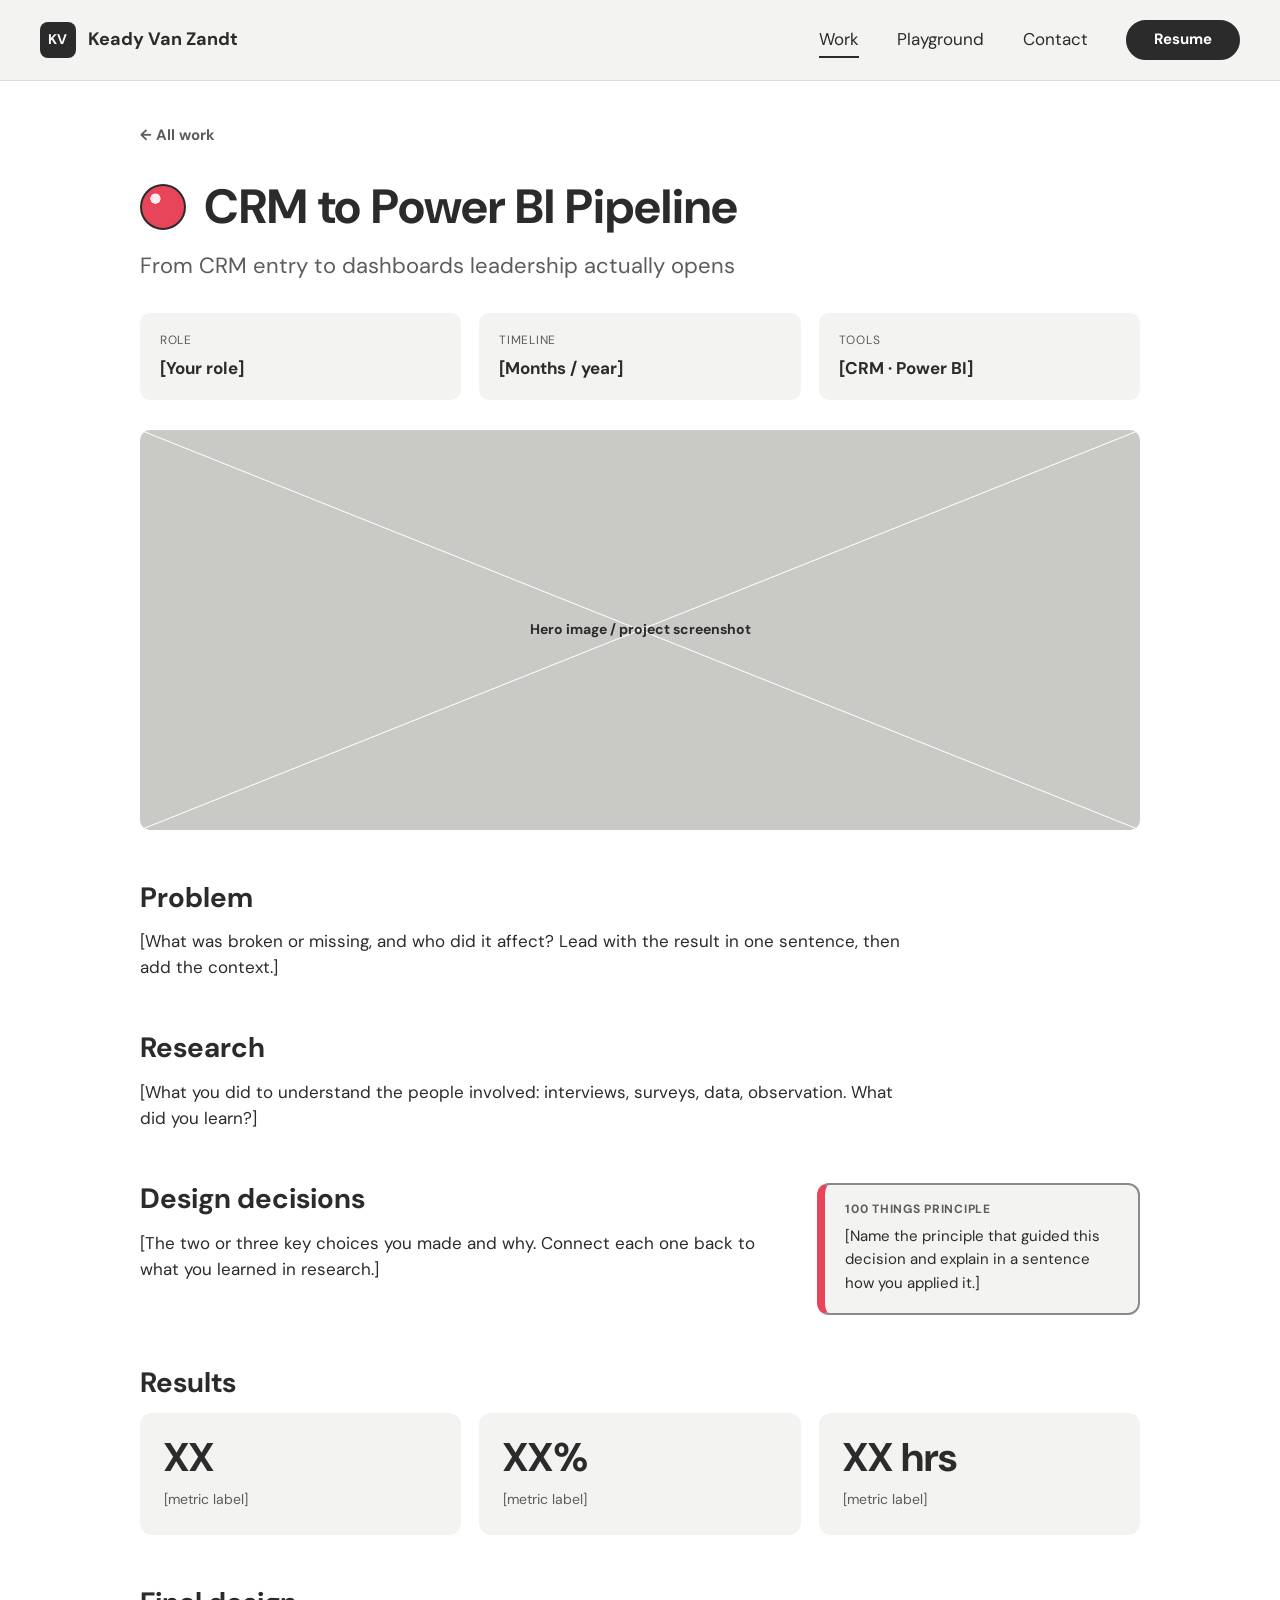
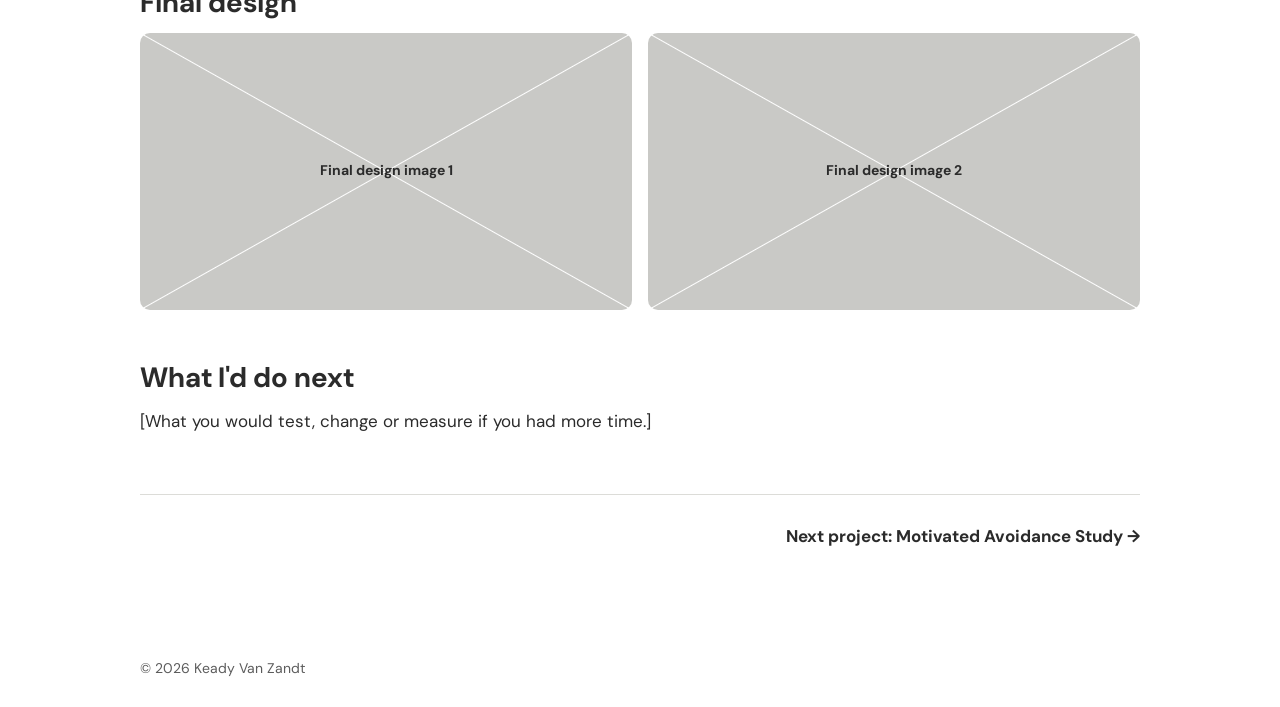
==== case-crm-power-bi.html @ 641cf319 "Start portfolio site from Milestone 2 wireframes Home page with the gumball machine and flavor filte" ====
<!doctype html>
<html lang="en">
<head>
<meta charset="utf-8">
<meta name="viewport" content="width=device-width, initial-scale=1">
<title>CRM to Power BI Pipeline | Keady Van Zandt</title>
<meta name="description" content="From CRM entry to dashboards leadership actually opens. A case study by Keady Van Zandt.">
<script>document.documentElement.classList.add("js");</script>
<link rel="preconnect" href="https://fonts.googleapis.com">
<link rel="preconnect" href="https://fonts.gstatic.com" crossorigin>
<link href="https://fonts.googleapis.com/css2?family=Caveat:wght@600&family=DM+Sans:opsz,wght@9..40,400;9..40,700&display=swap" rel="stylesheet">
<link rel="stylesheet" href="css/styles.css">
<script src="js/main.js" defer></script>
</head>

<body>
<a class="skip-link" href="#main">Skip to content</a>

<!-- ===== HEADER ===== -->
<header class="site-header">
  <div class="container">
    <a class="brand" href="index.html"><span class="brand-mark" aria-hidden="true">KV</span> Keady Van Zandt</a>
    <nav class="site-nav" aria-label="Main">
      <a href="index.html#work" aria-current="page">Work</a>
      <a href="playground.html">Playground</a>
      <a href="index.html#contact">Contact</a>
      <a class="btn btn-sm" href="assets/Resume.pdf" target="_blank" rel="noopener">Resume</a>
    </nav>
  </div>
</header>

<!-- data-color sets this page's gumball color -->
<main id="main" class="case" data-color="cherry">
  <div class="container narrow">

    <a class="back-link" href="index.html#work"><span aria-hidden="true">←</span> All work</a>

    <h1 class="case-title"><span class="card-ball" aria-hidden="true"></span>CRM to Power BI Pipeline</h1>
    <p class="case-sub">From CRM entry to dashboards leadership actually opens</p>

    <dl class="facts">
      <div class="fact"><dt>Role</dt><dd>[Your role]</dd></div>
      <div class="fact"><dt>Timeline</dt><dd>[Months / year]</dd></div>
      <div class="fact"><dt>Tools</dt><dd>[CRM · Power BI]</dd></div>
    </dl>

    <figure class="case-hero">
      <!-- Swap this placeholder for your image, for example:
           <img src="images/crm-power-bi-hero.jpg" alt="Describe what the screenshot shows"> -->
      <div class="placeholder-img">Hero image / project screenshot</div>
    </figure>

    <section class="case-section">
      <h2>Problem</h2>
      <p>[What was broken or missing, and who did it affect? Lead with the result in one sentence, then add the context.]</p>
    </section>

    <section class="case-section">
      <h2>Research</h2>
      <p>[What you did to understand the people involved: interviews, surveys, data, observation. What did you learn?]</p>
    </section>

    <section class="case-section with-aside">
      <div>
        <h2>Design decisions</h2>
        <p>[The two or three key choices you made and why. Connect each one back to what you learned in research.]</p>
      </div>
      <aside class="callout">
        <h3>100 Things principle</h3>
        <p>[Name the principle that guided this decision and explain in a sentence how you applied it.]</p>
      </aside>
    </section>

    <section class="case-section">
      <h2>Results</h2>
      <div class="stats">
        <div class="stat"><span class="stat-num">XX</span><span class="stat-label">[metric label]</span></div>
        <div class="stat"><span class="stat-num">XX%</span><span class="stat-label">[metric label]</span></div>
        <div class="stat"><span class="stat-num">XX hrs</span><span class="stat-label">[metric label]</span></div>
      </div>
    </section>

    <section class="case-section">
      <h2>Final design</h2>
      <div class="gallery">
        <!-- Swap each placeholder for <img src="images/crm-power-bi-1.jpg" alt="..."> -->
        <div class="placeholder-img">Final design image 1</div>
        <div class="placeholder-img">Final design image 2</div>
      </div>
    </section>

    <section class="case-section">
      <h2>What I'd do next</h2>
      <p>[What you would test, change or measure if you had more time.]</p>
    </section>

    <nav class="next-project" aria-label="Next project">
      <a href="case-motivated-avoidance.html" data-bubble data-color="lime">Next project: Motivated Avoidance Study <span aria-hidden="true">→</span></a>
    </nav>

  </div>
</main>

<footer class="site-footer">
  <div class="container narrow">© 2026 Keady Van Zandt</div>
</footer>
</body>
</html>
---- css/styles.css ----
/* =========================================================
   Keady Van Zandt: Portfolio
   styles.css
   ---------------------------------------------------------
   1. Variables (colors, fonts, sizes)
   2. Base
   3. Header + buttons
   4. Hero + gumball machine
   5. Selected work (flavor chips, tray, cards)
   6. Contact + footer
   7. Case study pages
   8. Animations (flying gumballs, bubble transition)
   9. Responsive
   10. Reduced motion
   ========================================================= */


/* ---------- 1. Variables ---------- */
:root {
  /* Gumball flavors. Change these to re-color the whole site. */
  --cherry: #e8455a;     /* Product */
  --blueberry: #4c8df6;  /* UX Design */
  --lime: #4cbf6b;       /* UX Research */
  --tangerine: #ff9f43;  /* Project Mgmt */
  --grape: #9b6bdf;
  --lemon: #ffd23f;

  --ink: #2b2b2b;
  --ink-soft: #5c5c5c;
  --muted: #8a8a8a;
  --line: #dcdcd8;
  --paper: #ffffff;
  --paper-2: #f3f3f1;

  --radius: 16px;
  --max: 1200px;
  --header-h: 80px;

  --font: "DM Sans", system-ui, -apple-system, "Segoe UI", Arial, sans-serif;
  --hand: "Caveat", "Bradley Hand", cursive;
}

/* Any element with data-color="..." gets that flavor as --flavor */
[data-color="cherry"]    { --flavor: var(--cherry); }
[data-color="blueberry"] { --flavor: var(--blueberry); }
[data-color="lime"]      { --flavor: var(--lime); }
[data-color="tangerine"] { --flavor: var(--tangerine); }
[data-color="grape"]     { --flavor: var(--grape); }
[data-color="lemon"]     { --flavor: var(--lemon); }


/* ---------- 2. Base ---------- */
*, *::before, *::after { box-sizing: border-box; }

html { scroll-behavior: smooth; }

body {
  margin: 0;
  font-family: var(--font);
  font-size: 1.0625rem;
  line-height: 1.55;
  color: var(--ink);
  background: var(--paper);
  -webkit-font-smoothing: antialiased;
}

img { display: block; max-width: 100%; height: auto; }
a { color: inherit; }
h1, h2, h3 { margin: 0; line-height: 1.15; }

.container {
  width: min(100% - 48px, var(--max));
  margin-inline: auto;
}
.container.narrow { width: min(100% - 48px, 1000px); }

:focus-visible {
  outline: 3px solid var(--blueberry);
  outline-offset: 3px;
}

.sr-only {
  position: absolute;
  width: 1px; height: 1px;
  overflow: hidden;
  clip: rect(0 0 0 0);
  white-space: nowrap;
}

.skip-link {
  position: absolute;
  left: -9999px;
  top: 12px;
  z-index: 200;
  padding: 10px 18px;
  border-radius: 999px;
  background: var(--ink);
  color: #fff;
  font-weight: 700;
}
.skip-link:focus { left: 16px; }


/* ---------- 3. Header + buttons ---------- */
.site-header {
  position: sticky;
  top: 0;
  z-index: 50;
  background: var(--paper-2);
  border-bottom: 1px solid var(--line);
}
.site-header .container {
  display: flex;
  align-items: center;
  justify-content: space-between;
  gap: 24px;
  min-height: var(--header-h);
}

.brand {
  display: flex;
  align-items: center;
  gap: 12px;
  font-weight: 700;
  font-size: 1.125rem;
  text-decoration: none;
}
.brand-mark {
  display: grid;
  place-items: center;
  width: 36px;
  height: 36px;
  border-radius: 8px;
  background: var(--ink);
  color: #fff;
  font-size: 0.875rem;
  letter-spacing: 0.02em;
}

.site-nav {
  display: flex;
  align-items: center;
  gap: clamp(16px, 3vw, 44px);
}
.site-nav a:not(.btn) {
  padding: 4px 0;
  text-decoration: none;
  border-bottom: 2px solid transparent;
}
.site-nav a:not(.btn):hover,
.site-nav a[aria-current="page"] { border-color: currentColor; }

.btn {
  display: inline-flex;
  align-items: center;
  justify-content: center;
  min-height: 52px;
  padding: 0 40px;
  border: 2px solid var(--ink);
  border-radius: 999px;
  background: var(--ink);
  color: #fff;
  font: inherit;
  font-weight: 700;
  text-decoration: none;
  cursor: pointer;
  transition: transform 0.15s ease, border-color 0.15s ease;
}
.btn:hover { transform: translateY(-2px); }
.btn-outline {
  background: transparent;
  color: var(--ink);
  border-color: var(--muted);
}
.btn-outline:hover { border-color: var(--ink); }
.btn-sm {
  min-height: 40px;
  padding: 0 26px;
  font-size: 0.9375rem;
}


/* ---------- 4. Hero + gumball machine ---------- */
.hero {
  padding: 72px 0 96px;
  border-bottom: 1px solid var(--line);
}
.hero .container {
  display: grid;
  grid-template-columns: 1.1fr 1fr;
  gap: 48px;
  align-items: center;
}
.hero h1 {
  font-size: clamp(2.75rem, 6vw, 4.25rem);
  letter-spacing: -0.02em;
}
.tagline {
  margin: 20px 0 0;
  font-size: clamp(1.5rem, 2.6vw, 2rem);
  line-height: 1.3;
}
.roles {
  margin: 24px 0 0;
  font-weight: 700;
  color: var(--ink-soft);
}
.intro {
  max-width: 52ch;
  margin: 14px 0 0;
  color: var(--ink-soft);
}
.hero-actions {
  display: flex;
  flex-wrap: wrap;
  gap: 16px;
  margin-top: 36px;
}

.machine {
  position: relative;
  width: min(100%, 320px);
  margin-inline: auto;
}
.machine svg { width: 100%; height: auto; overflow: visible; }

.globe-glass  { fill: #f6faff; stroke: var(--ink); stroke-width: 4; }
.globe-shine  { fill: none; stroke: #c9dcf5; stroke-width: 4; stroke-linecap: round; }
.machine-neck { fill: #fff; stroke: var(--ink); stroke-width: 4; }
.machine-body { fill: var(--cherry); stroke: var(--ink); stroke-width: 4; }
.chute        { fill: #fff; stroke: var(--ink); stroke-width: 3; }
.machine-base { fill: #b8323f; stroke: var(--ink); stroke-width: 4; }

.gumball circle:first-child { stroke: var(--ink); stroke-width: 2; }
.gumball-shine { fill: #fff; opacity: 0.85; }
.gumball {
  transform-box: fill-box;
  transform-origin: center;
  transition: transform 0.45s ease-in, opacity 0.45s ease-in;
}
.gumball.is-gone { transform: translateY(40px) scale(0.6); opacity: 0; }
.gumball.is-new  { animation: gumball-in 0.6s ease-out backwards; }

/* The knob is a real <button>, laid over the SVG */
.knob {
  position: absolute;
  left: 50%;
  top: 73.96%;            /* 355 / 480 in the SVG viewBox */
  width: 18%;
  aspect-ratio: 1;
  padding: 0;
  border: 4px solid var(--ink);
  border-radius: 50%;
  background: #fff;
  cursor: pointer;
  transform: translate(-50%, -50%);
  transition: rotate 0.8s cubic-bezier(0.3, 1.4, 0.5, 1), box-shadow 0.2s ease;
}
.knob::before {
  content: "";
  position: absolute;
  left: 16%;
  right: 16%;
  top: 50%;
  height: 7px;
  margin-top: -3.5px;
  border-radius: 4px;
  background: var(--ink);
}
.knob:hover { box-shadow: 0 0 0 7px rgba(255, 255, 255, 0.45); }

.turn-hint {
  position: absolute;
  left: 61%;
  top: 72%;
  margin: 0;
  pointer-events: none;
}
.turn-hint svg { display: block; width: 90px; fill: none; stroke: var(--ink); stroke-width: 2.5; stroke-linecap: round; }
.turn-hint span {
  display: block;
  margin: 2px 0 0 60px;
  font-family: var(--hand);
  font-size: 1.75rem;
  font-weight: 600;
  white-space: nowrap;
  transform: rotate(-4deg);
}


/* ---------- 5. Selected work ---------- */
.work,
.contact { scroll-margin-top: var(--header-h); }

.work { padding: 72px 0 96px; }

.section-title { font-size: clamp(2rem, 4vw, 2.75rem); }

.flavor-label {
  margin: 18px 0 0;
  font-weight: 700;
  color: var(--ink-soft);
}

.chips {
  display: flex;
  flex-wrap: wrap;
  gap: 12px;
  margin-top: 16px;
}
.chip {
  display: inline-flex;
  align-items: center;
  gap: 8px;
  padding: 10px 22px;
  border: 2px solid var(--muted);
  border-radius: 999px;
  background: #fff;
  color: var(--ink);
  font: inherit;
  font-size: 0.9375rem;
  font-weight: 700;
  cursor: pointer;
}
.chip::before {
  content: "";
  width: 12px;
  height: 12px;
  border-radius: 50%;
  background: var(--flavor);
}
.chip[data-filter="all"]::before { display: none; }
.chip:hover { border-color: var(--ink); }
.chip[aria-pressed="true"] {
  background: var(--ink);
  border-color: var(--ink);
  color: #fff;
}

.start-with {
  min-height: 1.55em;
  margin: 20px 0 16px;
  font-weight: 700;
  color: var(--ink-soft);
}

.tray {
  position: relative;
  border: 2px dashed transparent;
  border-radius: calc(var(--radius) + 4px);
}
.tray-empty { display: none; }

.grid {
  display: grid;
  grid-template-columns: repeat(2, 1fr);
  gap: 20px;
}

.card {
  position: relative;
  padding: 26px 28px 28px;
  border: 3px solid var(--ink);
  border-radius: var(--radius);
  background: #fff;
  transition: opacity 0.45s ease, border-color 0.3s ease, transform 0.2s ease, box-shadow 0.2s ease;
}
.card:hover {
  transform: translateY(-3px);
  box-shadow: 0 8px 0 -2px var(--flavor);
}
.card-head {
  display: flex;
  align-items: center;
  gap: 16px;
}
.card-ball {
  flex: none;
  width: 54px;
  height: 54px;
  border: 2px solid var(--ink);
  border-radius: 50%;
  background:
    radial-gradient(circle at 32% 30%, rgba(255, 255, 255, 0.9) 0 12%, transparent 13%),
    var(--flavor, #ddd);
}
.card-ball.pop { animation: pop 0.45s ease-out; }
.card-title { font-size: 1.125rem; }
.card-year { margin: 2px 0 0; font-size: 0.875rem; color: var(--ink-soft); }
.card-headline {
  margin: 26px 0 0;
  font-size: clamp(1.25rem, 2vw, 1.5rem);
  font-weight: 700;
  line-height: 1.25;
}
.card-meta { margin: 16px 0 0; font-size: 0.9375rem; color: var(--ink-soft); }
.card-link {
  display: inline-block;
  margin-top: 12px;
  font-weight: 700;
  text-decoration: none;
}
/* Makes the whole card clickable */
.card-link::after {
  content: "";
  position: absolute;
  inset: 0;
  border-radius: var(--radius);
}
.card-link:hover { text-decoration: underline; }

/* Filter: cards that don't match fade back */
.card.is-dimmed,
.js .card.is-in.is-dimmed {
  opacity: 0.4;
  border-color: var(--line);
}

/* Before the knob is turned (only when JavaScript is running) */
.js .tray:not(.is-filled) { border-color: var(--muted); }
.js .tray:not(.is-filled) .tray-empty {
  display: grid;
  place-items: center;
  position: absolute;
  inset: 0;
  z-index: 1;
  margin: 0;
  padding: 24px;
  text-align: center;
  font-weight: 700;
  color: var(--muted);
}
.js .card { opacity: 0; visibility: hidden; }
.js .card.is-in { opacity: 1; visibility: visible; }
.js .chips:not(.is-ready) { visibility: hidden; }


/* ---------- 6. Contact + footer ---------- */
.contact {
  padding: 80px 0;
  background: var(--paper-2);
  border-top: 1px solid var(--line);
}
.contact p { max-width: 52ch; margin: 14px 0 0; color: var(--ink-soft); }
.contact-inner {
  display: flex;
  align-items: center;
  gap: clamp(28px, 5vw, 64px);
}
.headshot {
  flex: none;
  width: clamp(160px, 20vw, 240px);
  height: auto;
  aspect-ratio: 1;
  object-fit: cover;
  object-position: center;
  border-radius: 50%;
  border: 4px solid var(--ink);
  box-shadow: 0 0 0 10px var(--lemon), 0 0 0 14px var(--ink);
  background: var(--paper);
}
@media (max-width: 640px) {
  .contact-inner { flex-direction: column; align-items: flex-start; }
}

.site-footer {
  padding: 28px 0;
  font-size: 0.875rem;
  color: var(--ink-soft);
}


/* ---------- 7. Case study pages ---------- */
.case { padding: 40px 0 80px; }

.back-link {
  font-size: 0.9375rem;
  font-weight: 700;
  color: var(--ink-soft);
  text-decoration: none;
}
.back-link:hover { color: var(--ink); }

.case-title {
  display: flex;
  align-items: center;
  gap: 18px;
  margin-top: 32px;
  font-size: clamp(2.25rem, 5vw, 3rem);
}
.case-title .card-ball { width: 46px; height: 46px; }
.case-sub {
  margin: 14px 0 0;
  font-size: 1.375rem;
  color: var(--ink-soft);
}

.facts {
  display: grid;
  grid-template-columns: repeat(3, 1fr);
  gap: 18px;
  margin: 30px 0;
}
.fact {
  padding: 18px 20px;
  border-radius: 10px;
  background: var(--paper-2);
}
.fact dt {
  font-size: 0.75rem;
  letter-spacing: 0.06em;
  text-transform: uppercase;
  color: var(--ink-soft);
}
.fact dd { margin: 6px 0 0; font-weight: 700; }

.case-hero { margin: 0; }
.case-hero img,
.gallery img { width: 100%; border-radius: 10px; }

/* Gray "X" boxes. Swap each one for an <img> when you have screenshots. */
.placeholder-img {
  display: grid;
  place-items: center;
  aspect-ratio: 5 / 2;
  border-radius: 10px;
  background:
    linear-gradient(to top right, transparent calc(50% - 1px), #fff, transparent calc(50% + 1px)),
    linear-gradient(to bottom right, transparent calc(50% - 1px), #fff, transparent calc(50% + 1px)),
    #c9c9c6;
  font-size: 0.875rem;
  font-weight: 700;
}
.figure-note {
  margin: 10px 0 0;
  font-size: 0.875rem;
  color: var(--ink-soft);
}

.case-section { margin-top: 52px; }
.case-section h2 { margin-bottom: 14px; font-size: 1.75rem; }
.case-section p { max-width: 65ch; margin: 0 0 1em; }

.with-aside {
  display: grid;
  grid-template-columns: 2fr 1fr;
  gap: 32px;
  align-items: start;
}
.callout {
  padding: 18px 20px;
  border: 2px solid var(--muted);
  border-left: 8px solid var(--flavor, var(--muted));
  border-radius: 12px;
  background: var(--paper-2);
}
.callout h3 {
  margin-bottom: 8px;
  font-size: 0.75rem;
  letter-spacing: 0.06em;
  text-transform: uppercase;
  color: var(--ink-soft);
}
.callout p { margin: 0; font-size: 0.9375rem; }

.stats {
  display: grid;
  grid-template-columns: repeat(3, 1fr);
  gap: 18px;
}
.stat {
  padding: 24px;
  border-radius: 12px;
  background: var(--paper-2);
}
.stat-num { display: block; font-size: 2.5rem; font-weight: 700; line-height: 1; }
.stat-label { display: block; margin-top: 12px; font-size: 0.875rem; color: var(--ink-soft); }

.gallery {
  display: grid;
  grid-template-columns: repeat(2, 1fr);
  gap: 16px;
}
.gallery .placeholder-img { aspect-ratio: 16 / 9; }

.next-project {
  margin-top: 60px;
  padding-top: 28px;
  border-top: 1px solid var(--line);
  text-align: right;
}
.next-project a { font-weight: 700; text-decoration: none; }
.next-project a:hover { text-decoration: underline; }

/* Playground page */
.page-intro { padding: 64px 0 24px; }
.page-intro p { max-width: 52ch; color: var(--ink-soft); }


/* ---------- 8. Animations ---------- */
.flying-ball {
  position: absolute;
  top: 0;
  left: 0;
  z-index: 40;           /* below the sticky header */
  border: 2px solid var(--ink);
  border-radius: 50%;
  background:
    radial-gradient(circle at 32% 30%, rgba(255, 255, 255, 0.9) 0 12%, transparent 13%),
    var(--flavor);
  pointer-events: none;
  will-change: transform;
}

.bubble,
.bubble-reveal {
  position: fixed;
  z-index: 100;
  background: var(--flavor);
  pointer-events: none;
}
.bubble { border-radius: 50%; }
.bubble-reveal { inset: 0; }

@keyframes pop {
  0%   { transform: scale(0.4); }
  60%  { transform: scale(1.15); }
  100% { transform: scale(1); }
}
@keyframes gumball-in {
  from { transform: translateY(-80px); opacity: 0; }
}


/* ---------- 9. Responsive ---------- */
@media (max-width: 860px) {
  .hero { padding: 48px 0 64px; }
  .hero .container { grid-template-columns: 1fr; }
  .grid,
  .with-aside,
  .gallery { grid-template-columns: 1fr; }
}

@media (max-width: 640px) {
  :root { --header-h: 64px; }
  .site-header .container { flex-wrap: wrap; padding: 12px 0; gap: 12px; }
  .site-nav { gap: 18px; font-size: 0.9375rem; }
  .machine { width: min(100%, 260px); }
  .turn-hint { position: static; text-align: center; }
  .turn-hint svg { display: none; }
  .turn-hint span { margin: 8px 0 0; }
  .facts,
  .stats { grid-template-columns: 1fr; }
  .card { padding: 22px; }
}


/* ---------- 10. Reduced motion ---------- */
@media (prefers-reduced-motion: reduce) {
  html { scroll-behavior: auto; }
  *, *::before, *::after {
    animation-duration: 0.01ms !important;
    transition-duration: 0.01ms !important;
  }
}
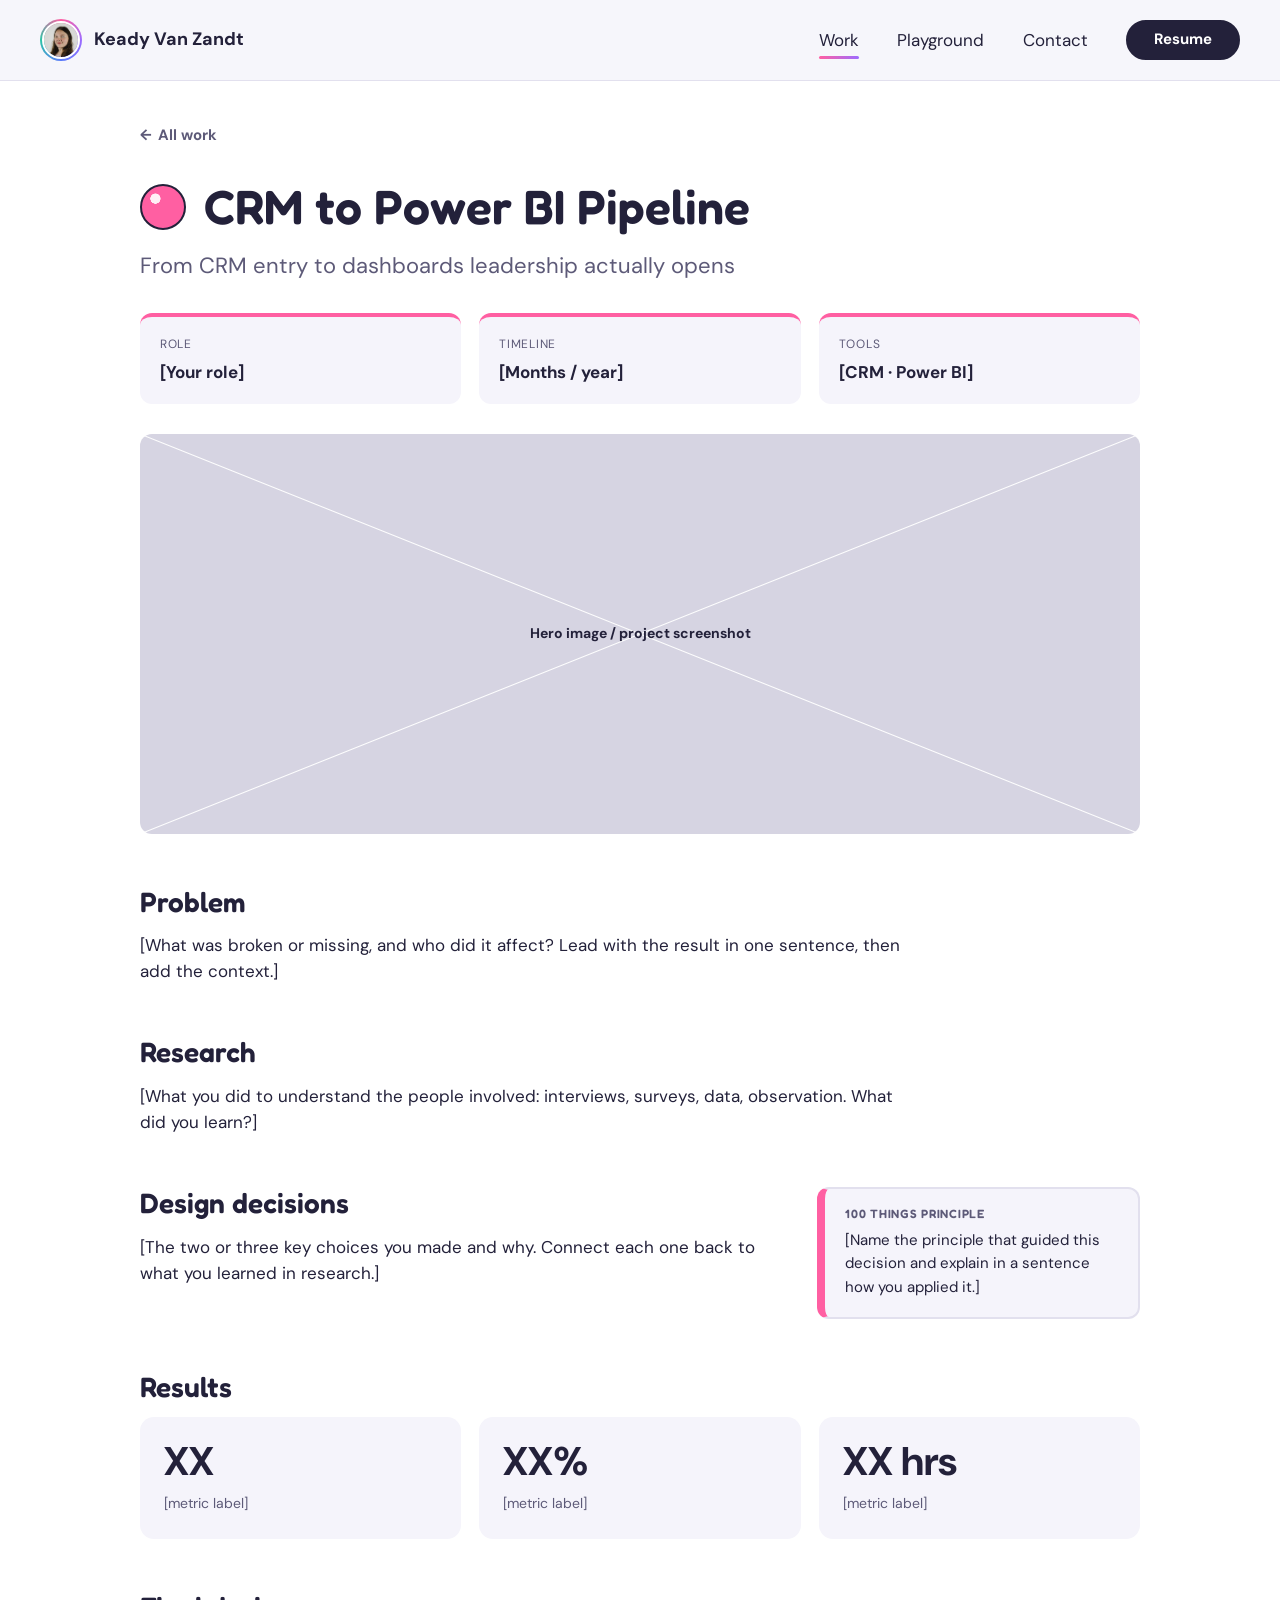
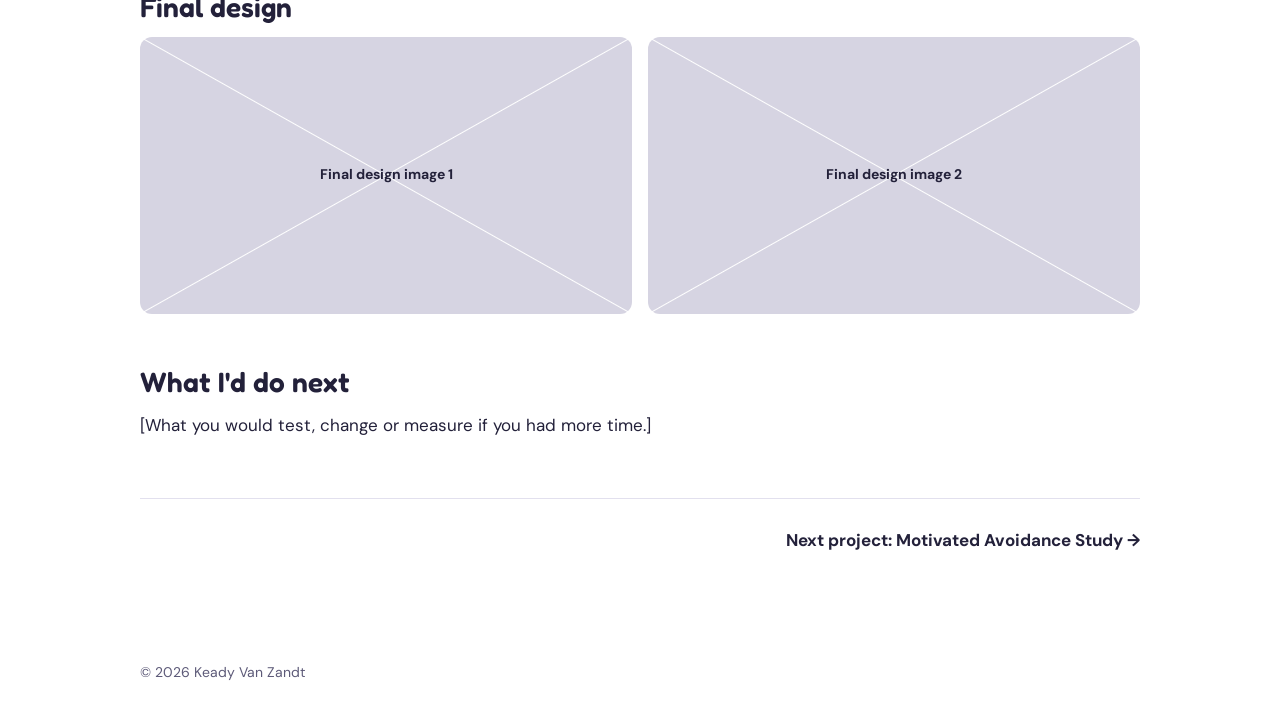
==== commit c1af63a3: "Add animations, pink machine, bubble transition and Fredoka headings Cooler gumball palette with a p" ====
--- a/case-crm-power-bi.html
+++ b/case-crm-power-bi.html
@@ -5,10 +5,23 @@
 <meta name="viewport" content="width=device-width, initial-scale=1">
 <title>CRM to Power BI Pipeline | Keady Van Zandt</title>
 <meta name="description" content="From CRM entry to dashboards leadership actually opens. A case study by Keady Van Zandt.">
-<script>document.documentElement.classList.add("js");</script>
+<script>
+  /* Runs before the page appears. Turns on animations, and if you arrived
+     through a bubble, covers the page so the bubble can pop. Keep this on every page. */
+  (function (d) {
+    d.classList.add("js");
+    try {
+      var c = sessionStorage.getItem("kv-bubble");
+      if (c && !matchMedia("(prefers-reduced-motion: reduce)").matches) {
+        d.classList.add("is-arriving");
+        d.style.setProperty("--arrive", "var(--" + c + ")");
+      } else if (c) { sessionStorage.removeItem("kv-bubble"); }
+    } catch (e) {}
+  })(document.documentElement);
+</script>
 <link rel="preconnect" href="https://fonts.googleapis.com">
 <link rel="preconnect" href="https://fonts.gstatic.com" crossorigin>
-<link href="https://fonts.googleapis.com/css2?family=Caveat:wght@600&family=DM+Sans:opsz,wght@9..40,400;9..40,700&display=swap" rel="stylesheet">
+<link href="https://fonts.googleapis.com/css2?family=Caveat:wght@600&family=DM+Sans:opsz,wght@9..40,400;9..40,700&family=Fredoka:wght@500;600&display=swap" rel="stylesheet">
 <link rel="stylesheet" href="css/styles.css">
 <script src="js/main.js" defer></script>
 </head>
@@ -19,7 +32,10 @@
 <!-- ===== HEADER ===== -->
 <header class="site-header">
   <div class="container">
-    <a class="brand" href="index.html"><span class="brand-mark" aria-hidden="true">KV</span> Keady Van Zandt</a>
+    <a class="brand" href="index.html">
+      <span class="brand-photo"><img src="images/headshot-web.jpg" alt="" width="42" height="42"></span>
+      Keady Van Zandt
+    </a>
     <nav class="site-nav" aria-label="Main">
       <a href="index.html#work" aria-current="page">Work</a>
       <a href="playground.html">Playground</a>
@@ -29,73 +45,74 @@
   </div>
 </header>
 
-<!-- data-color sets this page's gumball color -->
-<main id="main" class="case" data-color="cherry">
+<!-- data-color sets this page's gumball color (bubblegum, blueberry, mint, grape, sky, cotton) -->
+<main id="main" class="case" data-color="bubblegum">
   <div class="container narrow">
 
-    <a class="back-link" href="index.html#work"><span aria-hidden="true">←</span> All work</a>
+    <a class="back-link" href="index.html#work" data-reveal="left"><span class="arrow" aria-hidden="true">←</span> All work</a>
 
-    <h1 class="case-title"><span class="card-ball" aria-hidden="true"></span>CRM to Power BI Pipeline</h1>
-    <p class="case-sub">From CRM entry to dashboards leadership actually opens</p>
+    <h1 class="case-title"><span class="card-ball" aria-hidden="true"></span><span data-split>CRM to Power BI Pipeline</span></h1>
+    <p class="case-sub" data-reveal style="--d: 250ms">From CRM entry to dashboards leadership actually opens</p>
 
     <dl class="facts">
-      <div class="fact"><dt>Role</dt><dd>[Your role]</dd></div>
-      <div class="fact"><dt>Timeline</dt><dd>[Months / year]</dd></div>
-      <div class="fact"><dt>Tools</dt><dd>[CRM · Power BI]</dd></div>
+      <div class="fact" data-reveal style="--d: 350ms"><dt>Role</dt><dd>[Your role]</dd></div>
+      <div class="fact" data-reveal style="--d: 450ms"><dt>Timeline</dt><dd>[Months / year]</dd></div>
+      <div class="fact" data-reveal style="--d: 550ms"><dt>Tools</dt><dd>[CRM · Power BI]</dd></div>
     </dl>
 
-    <figure class="case-hero">
+    <figure class="case-hero" data-reveal="scale" style="--d: 500ms">
       <!-- Swap this placeholder for your image, for example:
            <img src="images/crm-power-bi-hero.jpg" alt="Describe what the screenshot shows"> -->
       <div class="placeholder-img">Hero image / project screenshot</div>
     </figure>
 
-    <section class="case-section">
+    <section class="case-section" data-reveal>
       <h2>Problem</h2>
       <p>[What was broken or missing, and who did it affect? Lead with the result in one sentence, then add the context.]</p>
     </section>
 
-    <section class="case-section">
+    <section class="case-section" data-reveal>
       <h2>Research</h2>
       <p>[What you did to understand the people involved: interviews, surveys, data, observation. What did you learn?]</p>
     </section>
 
     <section class="case-section with-aside">
-      <div>
+      <div data-reveal>
         <h2>Design decisions</h2>
         <p>[The two or three key choices you made and why. Connect each one back to what you learned in research.]</p>
       </div>
-      <aside class="callout">
+      <aside class="callout" data-reveal="right" style="--d: 150ms">
         <h3>100 Things principle</h3>
         <p>[Name the principle that guided this decision and explain in a sentence how you applied it.]</p>
       </aside>
     </section>
 
     <section class="case-section">
-      <h2>Results</h2>
+      <h2 data-reveal>Results</h2>
+      <!-- Numbers like "~1,000" count up when they scroll into view -->
       <div class="stats">
-        <div class="stat"><span class="stat-num">XX</span><span class="stat-label">[metric label]</span></div>
-        <div class="stat"><span class="stat-num">XX%</span><span class="stat-label">[metric label]</span></div>
-        <div class="stat"><span class="stat-num">XX hrs</span><span class="stat-label">[metric label]</span></div>
+        <div class="stat" data-reveal style="--d: 0ms"><span class="stat-num">XX</span><span class="stat-label">[metric label]</span></div>
+        <div class="stat" data-reveal style="--d: 120ms"><span class="stat-num">XX%</span><span class="stat-label">[metric label]</span></div>
+        <div class="stat" data-reveal style="--d: 240ms"><span class="stat-num">XX hrs</span><span class="stat-label">[metric label]</span></div>
       </div>
     </section>
 
     <section class="case-section">
-      <h2>Final design</h2>
+      <h2 data-reveal>Final design</h2>
       <div class="gallery">
         <!-- Swap each placeholder for <img src="images/crm-power-bi-1.jpg" alt="..."> -->
-        <div class="placeholder-img">Final design image 1</div>
-        <div class="placeholder-img">Final design image 2</div>
+        <div class="placeholder-img" data-reveal="left">Final design image 1</div>
+        <div class="placeholder-img" data-reveal="right">Final design image 2</div>
       </div>
     </section>
 
-    <section class="case-section">
+    <section class="case-section" data-reveal>
       <h2>What I'd do next</h2>
       <p>[What you would test, change or measure if you had more time.]</p>
     </section>
 
-    <nav class="next-project" aria-label="Next project">
-      <a href="case-motivated-avoidance.html" data-bubble data-color="lime">Next project: Motivated Avoidance Study <span aria-hidden="true">→</span></a>
+    <nav class="next-project" aria-label="Next project" data-reveal>
+      <a href="case-motivated-avoidance.html" data-bubble data-color="mint">Next project: Motivated Avoidance Study <span class="arrow" aria-hidden="true">→</span></a>
     </nav>
 
   </div>
--- a/css/styles.css
+++ b/css/styles.css
@@ -2,51 +2,64 @@
    Keady Van Zandt: Portfolio
    styles.css
    ---------------------------------------------------------
-   1. Variables (colors, fonts, sizes)
+   1. Variables (colors, fonts, motion)
    2. Base
-   3. Header + buttons
-   4. Hero + gumball machine
-   5. Selected work (flavor chips, tray, cards)
-   6. Contact + footer
-   7. Case study pages
-   8. Animations (flying gumballs, bubble transition)
-   9. Responsive
-   10. Reduced motion
+   3. Scroll-reveal + text animations
+   4. Header + buttons
+   5. Hero + gumball machine
+   6. Selected work (flavor chips, tray, cards)
+   7. Contact + footer
+   8. Case study pages
+   9. Gumball flight + bubble transition
+   10. Keyframes
+   11. Responsive
+   12. Reduced motion
    ========================================================= */
 
 
 /* ---------- 1. Variables ---------- */
 :root {
   /* Gumball flavors. Change these to re-color the whole site. */
-  --cherry: #e8455a;     /* Product */
-  --blueberry: #4c8df6;  /* UX Design */
-  --lime: #4cbf6b;       /* UX Research */
-  --tangerine: #ff9f43;  /* Project Mgmt */
-  --grape: #9b6bdf;
-  --lemon: #ffd23f;
-
-  --ink: #2b2b2b;
-  --ink-soft: #5c5c5c;
-  --muted: #8a8a8a;
-  --line: #dcdcd8;
+  --bubblegum: #ff5fa2;  /* Product */
+  --blueberry: #5b7cfa;  /* UX Design */
+  --mint: #2ec4a6;       /* UX Research */
+  --grape: #9d6bff;      /* Project Mgmt */
+  --sky: #4cc3f2;
+  --cotton: #ffc2e0;
+
+  /* Gumball machine */
+  --machine: #ff7ab8;
+  --machine-dark: #e2559a;
+  --glass: #f6f4ff;
+
+  /* Neutrals (cool, slightly lavender) */
+  --ink: #23213a;
+  --ink-soft: #5d5a78;
+  --muted: #8d8aa6;
+  --line: #e2e0ee;
   --paper: #ffffff;
-  --paper-2: #f3f3f1;
-
-  --radius: 16px;
+  --paper-2: #f5f4fb;
+
+  --radius: 18px;
   --max: 1200px;
   --header-h: 80px;
 
   --font: "DM Sans", system-ui, -apple-system, "Segoe UI", Arial, sans-serif;
+  --display: "Fredoka", "DM Sans", system-ui, sans-serif;  /* headings */
   --hand: "Caveat", "Bradley Hand", cursive;
+
+  /* Motion */
+  --ease-out: cubic-bezier(.16, 1, .3, 1);
+  --ease-spring: cubic-bezier(.34, 1.56, .64, 1);
 }
 
 /* Any element with data-color="..." gets that flavor as --flavor */
-[data-color="cherry"]    { --flavor: var(--cherry); }
+[data-color="bubblegum"] { --flavor: var(--bubblegum); }
 [data-color="blueberry"] { --flavor: var(--blueberry); }
-[data-color="lime"]      { --flavor: var(--lime); }
-[data-color="tangerine"] { --flavor: var(--tangerine); }
+[data-color="mint"]      { --flavor: var(--mint); }
 [data-color="grape"]     { --flavor: var(--grape); }
-[data-color="lemon"]     { --flavor: var(--lemon); }
+[data-color="sky"]       { --flavor: var(--sky); }
+[data-color="cotton"]    { --flavor: var(--cotton); }
 
 
 /* ---------- 2. Base ---------- */
@@ -62,11 +75,18 @@
   color: var(--ink);
   background: var(--paper);
   -webkit-font-smoothing: antialiased;
+  overflow-x: hidden;
 }
 
 img { display: block; max-width: 100%; height: auto; }
 a { color: inherit; }
-h1, h2, h3 { margin: 0; line-height: 1.15; }
+h1, h2, h3 {
+  margin: 0;
+  font-family: var(--display);
+  font-weight: 600;
+  line-height: 1.15;
+}
+::selection { background: var(--cotton); color: var(--ink); }
 
 .container {
   width: min(100% - 48px, var(--max));
@@ -101,13 +121,48 @@
 .skip-link:focus { left: 16px; }
 
 
-/* ---------- 3. Header + buttons ---------- */
+/* ---------- 3. Scroll-reveal + text animations ---------- */
+/* Add data-reveal to anything that should animate in when scrolled to.
+   Options: data-reveal (up), "left", "right", "scale", "drop".
+   Stagger with style="--d: 200ms". */
+.js [data-reveal] {
+  opacity: 0;
+  transform: translateY(32px);
+  transition:
+    opacity .7s var(--ease-out) var(--d, 0ms),
+    transform .9s var(--ease-spring) var(--d, 0ms);
+}
+.js [data-reveal="left"]  { transform: translateX(-40px); }
+.js [data-reveal="right"] { transform: translateX(40px); }
+.js [data-reveal="scale"] { transform: scale(.85); }
+.js [data-reveal="drop"]  { transform: translateY(-90px) rotate(-4deg); }
+.js [data-reveal].is-visible { opacity: 1; transform: none; }
+
+/* Letters that bounce in (added by main.js to elements with data-split) */
+.word { display: inline-block; white-space: nowrap; }
+.char {
+  display: inline-block;
+  animation: char-in .8s var(--ease-spring) backwards;
+  animation-delay: calc(var(--i) * 40ms + var(--split-delay, 150ms));
+}
+.char:hover { animation: char-jump .5s var(--ease-spring); color: var(--bubblegum); }
+
+
+/* ---------- 4. Header + buttons ---------- */
 .site-header {
   position: sticky;
   top: 0;
   z-index: 50;
-  background: var(--paper-2);
+  background: rgba(245, 244, 251, .82);
+  backdrop-filter: blur(14px) saturate(1.4);
+  -webkit-backdrop-filter: blur(14px) saturate(1.4);
   border-bottom: 1px solid var(--line);
+  animation: header-in .8s var(--ease-out) backwards;
+  transition: box-shadow .3s ease, background .3s ease;
+}
+.site-header.is-scrolled {
+  background: rgba(255, 255, 255, .78);
+  box-shadow: 0 10px 30px -18px rgba(35, 33, 58, .35);
 }
 .site-header .container {
   display: flex;
@@ -125,16 +180,39 @@
   font-size: 1.125rem;
   text-decoration: none;
 }
-.brand-mark {
-  display: grid;
-  place-items: center;
-  width: 36px;
-  height: 36px;
-  border-radius: 8px;
+/* Little round headshot in the top-left corner */
+.brand-photo {
+  position: relative;
+  flex: none;
+  width: 42px;
+  height: 42px;
+  border-radius: 50%;
+  padding: 2px;
+  background: conic-gradient(var(--bubblegum), var(--grape), var(--blueberry), var(--mint), var(--bubblegum));
+  transition: transform .5s var(--ease-spring);
+}
+.brand-photo img {
+  width: 100%;
+  height: 100%;
+  object-fit: cover;
+  border-radius: 50%;
+  border: 2px solid #fff;
+}
+.brand:hover .brand-photo { transform: rotate(-12deg) scale(1.12); }
+.brand:hover .brand-photo::after {
+  content: "hi!";
+  position: absolute;
+  left: 70%;
+  top: -14px;
+  padding: 1px 7px;
+  border-radius: 10px 10px 10px 2px;
   background: var(--ink);
   color: #fff;
-  font-size: 0.875rem;
-  letter-spacing: 0.02em;
+  font-family: var(--hand);
+  font-size: 1rem;
+  line-height: 1.3;
+  transform: rotate(12deg);
+  animation: pop-in .35s var(--ease-spring);
 }
 
 .site-nav {
@@ -143,14 +221,33 @@
   gap: clamp(16px, 3vw, 44px);
 }
 .site-nav a:not(.btn) {
+  position: relative;
   padding: 4px 0;
   text-decoration: none;
-  border-bottom: 2px solid transparent;
-}
-.site-nav a:not(.btn):hover,
-.site-nav a[aria-current="page"] { border-color: currentColor; }
+}
+.site-nav a:not(.btn)::after {
+  content: "";
+  position: absolute;
+  left: 0;
+  right: 0;
+  bottom: -2px;
+  height: 3px;
+  border-radius: 3px;
+  background: linear-gradient(90deg, var(--bubblegum), var(--grape));
+  transform: scaleX(0);
+  transform-origin: right;
+  transition: transform .4s var(--ease-out);
+}
+.site-nav a:not(.btn):hover::after,
+.site-nav a[aria-current="page"]::after {
+  transform: scaleX(1);
+  transform-origin: left;
+}
 
 .btn {
+  position: relative;
+  isolation: isolate;
+  overflow: hidden;
   display: inline-flex;
   align-items: center;
   justify-content: center;
@@ -164,27 +261,83 @@
   font-weight: 700;
   text-decoration: none;
   cursor: pointer;
-  transition: transform 0.15s ease, border-color 0.15s ease;
-}
-.btn:hover { transform: translateY(-2px); }
+  transition:
+    transform .4s var(--ease-spring),
+    box-shadow .3s ease,
+    border-color .3s ease,
+    color .3s ease;
+}
+/* Gradient that fades in on hover */
+.btn::before {
+  content: "";
+  position: absolute;
+  inset: 0;
+  z-index: -1;
+  background: linear-gradient(120deg, var(--bubblegum), var(--grape));
+  opacity: 0;
+  transition: opacity .35s ease;
+}
+/* Light streak that sweeps across on hover */
+.btn::after {
+  content: "";
+  position: absolute;
+  top: 0;
+  bottom: 0;
+  left: -60%;
+  width: 40%;
+  background: linear-gradient(100deg, transparent, rgba(255, 255, 255, .45), transparent);
+  transform: skewX(-20deg);
+  transition: left .7s var(--ease-out);
+}
+.btn:hover {
+  transform: translateY(-3px);
+  border-color: transparent;
+  box-shadow: 0 14px 28px -12px rgba(157, 107, 255, .7);
+}
+.btn:hover::before { opacity: 1; }
+.btn:hover::after { left: 130%; }
+.btn:active { transform: translateY(0) scale(.96); }
+
 .btn-outline {
   background: transparent;
   color: var(--ink);
   border-color: var(--muted);
 }
-.btn-outline:hover { border-color: var(--ink); }
+.btn-outline::before { background: var(--cotton); }
+.btn-outline:hover {
+  color: var(--ink);
+  border-color: var(--bubblegum);
+  box-shadow: 0 14px 28px -14px rgba(255, 95, 162, .6);
+}
 .btn-sm {
   min-height: 40px;
   padding: 0 26px;
-  font-size: 0.9375rem;
-}
-
-
-/* ---------- 4. Hero + gumball machine ---------- */
+  font-size: .9375rem;
+}
+
+
+/* ---------- 5. Hero + gumball machine ---------- */
 .hero {
+  position: relative;
+  isolation: isolate;
+  overflow: hidden;
   padding: 72px 0 96px;
   border-bottom: 1px solid var(--line);
 }
+
+/* Soft colored shapes drifting behind the hero */
+.blobs { position: absolute; inset: 0; z-index: -1; pointer-events: none; }
+.blob {
+  position: absolute;
+  border-radius: 50%;
+  filter: blur(60px);
+  opacity: .45;
+  animation: drift 18s ease-in-out infinite alternate;
+}
+.blob-1 { width: 420px; height: 420px; right: 4%;  top: -80px;  background: var(--cotton); }
+.blob-2 { width: 320px; height: 320px; right: 30%; bottom: -120px; background: #c9d4ff; animation-duration: 22s; animation-delay: -6s; }
+.blob-3 { width: 260px; height: 260px; left: -60px; top: 30%;   background: #c8f1e8; animation-duration: 26s; animation-delay: -12s; }
+
 .hero .container {
   display: grid;
   grid-template-columns: 1.1fr 1fr;
@@ -192,22 +345,45 @@
   align-items: center;
 }
 .hero h1 {
-  font-size: clamp(2.75rem, 6vw, 4.25rem);
-  letter-spacing: -0.02em;
+  font-size: clamp(2.75rem, 6vw, 4.5rem);
+  letter-spacing: -.01em;
 }
 .tagline {
   margin: 20px 0 0;
   font-size: clamp(1.5rem, 2.6vw, 2rem);
   line-height: 1.3;
 }
+.tagline em {
+  font-style: normal;
+  background: linear-gradient(90deg, var(--bubblegum), var(--grape), var(--blueberry), var(--bubblegum));
+  background-size: 300% 100%;
+  -webkit-background-clip: text;
+  background-clip: text;
+  color: transparent;
+  animation: shimmer-text 6s linear infinite;
+}
 .roles {
+  display: flex;
+  flex-wrap: wrap;
+  gap: 8px;
   margin: 24px 0 0;
+  padding: 0;
+  list-style: none;
+}
+.roles li {
+  padding: 4px 12px;
+  border-radius: 999px;
+  background: var(--paper-2);
+  border: 1px solid var(--line);
+  font-size: .9375rem;
   font-weight: 700;
   color: var(--ink-soft);
-}
+  transition: transform .4s var(--ease-spring), background .3s ease, color .3s ease;
+}
+.roles li:hover { transform: translateY(-3px) rotate(-2deg); background: var(--flavor); color: #fff; }
 .intro {
   max-width: 52ch;
-  margin: 14px 0 0;
+  margin: 18px 0 0;
   color: var(--ink-soft);
 }
 .hero-actions {
@@ -223,23 +399,33 @@
   margin-inline: auto;
 }
 .machine svg { width: 100%; height: auto; overflow: visible; }
-
-.globe-glass  { fill: #f6faff; stroke: var(--ink); stroke-width: 4; }
-.globe-shine  { fill: none; stroke: #c9dcf5; stroke-width: 4; stroke-linecap: round; }
+.machine.is-shaking svg { animation: shake .55s ease-in-out; }
+
+.globe-glass  { fill: var(--glass); stroke: var(--ink); stroke-width: 4; }
+.globe-shine  {
+  fill: none;
+  stroke: #d9d3ff;
+  stroke-width: 5;
+  stroke-linecap: round;
+  stroke-dasharray: 160;
+  animation: draw 1.2s var(--ease-out) 1.2s backwards;
+}
 .machine-neck { fill: #fff; stroke: var(--ink); stroke-width: 4; }
-.machine-body { fill: var(--cherry); stroke: var(--ink); stroke-width: 4; }
+.machine-body { fill: var(--machine); stroke: var(--ink); stroke-width: 4; }
+.body-shine   { fill: #fff; opacity: .35; }
 .chute        { fill: #fff; stroke: var(--ink); stroke-width: 3; }
-.machine-base { fill: #b8323f; stroke: var(--ink); stroke-width: 4; }
+.machine-base { fill: var(--machine-dark); stroke: var(--ink); stroke-width: 4; }
 
 .gumball circle:first-child { stroke: var(--ink); stroke-width: 2; }
-.gumball-shine { fill: #fff; opacity: 0.85; }
+.gumball-shine { fill: #fff; opacity: .85; }
 .gumball {
   transform-box: fill-box;
   transform-origin: center;
-  transition: transform 0.45s ease-in, opacity 0.45s ease-in;
-}
-.gumball.is-gone { transform: translateY(40px) scale(0.6); opacity: 0; }
-.gumball.is-new  { animation: gumball-in 0.6s ease-out backwards; }
+  transition: transform .45s ease-in, opacity .45s ease-in;
+}
+.gumball.is-gone { transform: translateY(40px) scale(.6); opacity: 0; }
+.gumball.is-new  { animation: gumball-in .7s var(--ease-spring) backwards; }
+.machine.is-shaking .gumball:not(.is-gone) { animation: jostle .55s ease-in-out; }
 
 /* The knob is a real <button>, laid over the SVG */
 .knob {
@@ -254,7 +440,7 @@
   background: #fff;
   cursor: pointer;
   transform: translate(-50%, -50%);
-  transition: rotate 0.8s cubic-bezier(0.3, 1.4, 0.5, 1), box-shadow 0.2s ease;
+  transition: rotate .9s var(--ease-spring), scale .3s var(--ease-spring);
 }
 .knob::before {
   content: "";
@@ -267,7 +453,20 @@
   border-radius: 4px;
   background: var(--ink);
 }
-.knob:hover { box-shadow: 0 0 0 7px rgba(255, 255, 255, 0.45); }
+/* Pulsing ring that says "click me" */
+.knob::after {
+  content: "";
+  position: absolute;
+  inset: -4px;
+  border-radius: 50%;
+  border: 3px solid #fff;
+  opacity: 0;
+  pointer-events: none;
+}
+.knob.is-idle { animation: knob-nudge 4s ease-in-out 2.4s infinite; }
+.knob.is-idle::after { animation: ring 2s ease-out 2.4s infinite; }
+.knob:hover { scale: 1.08; }
+.knob:active { scale: .94; }
 
 .turn-hint {
   position: absolute;
@@ -276,7 +475,18 @@
   margin: 0;
   pointer-events: none;
 }
-.turn-hint svg { display: block; width: 90px; fill: none; stroke: var(--ink); stroke-width: 2.5; stroke-linecap: round; }
+.turn-hint svg {
+  display: block;
+  width: 90px;
+  fill: none;
+  stroke: var(--ink);
+  stroke-width: 2.5;
+  stroke-linecap: round;
+}
+.turn-hint path {
+  stroke-dasharray: 100;
+  animation: draw .9s var(--ease-out) 1.6s backwards;
+}
 .turn-hint span {
   display: block;
   margin: 2px 0 0 60px;
@@ -284,11 +494,11 @@
   font-size: 1.75rem;
   font-weight: 600;
   white-space: nowrap;
-  transform: rotate(-4deg);
-}
-
-
-/* ---------- 5. Selected work ---------- */
+  animation: hint-in .6s var(--ease-spring) 2s backwards, bob 2.6s ease-in-out 2.6s infinite;
+}
+
+
+/* ---------- 6. Selected work ---------- */
 .work,
 .contact { scroll-margin-top: var(--header-h); }
 
@@ -313,14 +523,20 @@
   align-items: center;
   gap: 8px;
   padding: 10px 22px;
-  border: 2px solid var(--muted);
+  border: 2px solid var(--line);
   border-radius: 999px;
   background: #fff;
   color: var(--ink);
   font: inherit;
-  font-size: 0.9375rem;
+  font-size: .9375rem;
   font-weight: 700;
   cursor: pointer;
+  transition:
+    transform .4s var(--ease-spring),
+    background .3s ease,
+    color .3s ease,
+    border-color .3s ease,
+    box-shadow .3s ease;
 }
 .chip::before {
   content: "";
@@ -328,13 +544,22 @@
   height: 12px;
   border-radius: 50%;
   background: var(--flavor);
+  transition: transform .4s var(--ease-spring);
 }
 .chip[data-filter="all"]::before { display: none; }
-.chip:hover { border-color: var(--ink); }
+.chip:hover { transform: translateY(-3px); border-color: var(--flavor, var(--ink)); }
+.chip:hover::before { transform: scale(1.4); }
+.chip:active { transform: scale(.94); }
 .chip[aria-pressed="true"] {
   background: var(--ink);
   border-color: var(--ink);
   color: #fff;
+  box-shadow: 0 10px 22px -12px var(--flavor, var(--ink));
+}
+.chip[aria-pressed="true"]::before { box-shadow: 0 0 0 3px rgba(255, 255, 255, .35); }
+.chips.is-ready .chip {
+  animation: pop-in .55s var(--ease-spring) backwards;
+  animation-delay: calc(var(--i, 0) * 70ms);
 }
 
 .start-with {
@@ -343,32 +568,45 @@
   font-weight: 700;
   color: var(--ink-soft);
 }
+.start-with.swap { animation: fade-up .45s var(--ease-out); }
 
 .tray {
   position: relative;
   border: 2px dashed transparent;
   border-radius: calc(var(--radius) + 4px);
+  transition: border-color .5s ease;
 }
 .tray-empty { display: none; }
 
 .grid {
   display: grid;
   grid-template-columns: repeat(2, 1fr);
-  gap: 20px;
+  gap: 22px;
 }
 
 .card {
+  --rx: 0deg;
+  --ry: 0deg;
+  --lift: 0px;
+  --s: 1;
   position: relative;
   padding: 26px 28px 28px;
   border: 3px solid var(--ink);
   border-radius: var(--radius);
   background: #fff;
-  transition: opacity 0.45s ease, border-color 0.3s ease, transform 0.2s ease, box-shadow 0.2s ease;
+  transform: perspective(900px) rotateX(var(--rx)) rotateY(var(--ry)) translateY(var(--lift)) scale(var(--s));
+  transition:
+    opacity .5s ease,
+    filter .5s ease,
+    border-color .4s ease,
+    transform .25s ease-out,
+    box-shadow .4s ease;
 }
 .card:hover {
-  transform: translateY(-3px);
-  box-shadow: 0 8px 0 -2px var(--flavor);
-}
+  --lift: -6px;
+  box-shadow: 0 24px 40px -22px var(--flavor);
+}
+.card.is-blowing { --s: .96; }
 .card-head {
   display: flex;
   align-items: center;
@@ -381,25 +619,33 @@
   border: 2px solid var(--ink);
   border-radius: 50%;
   background:
-    radial-gradient(circle at 32% 30%, rgba(255, 255, 255, 0.9) 0 12%, transparent 13%),
+    radial-gradient(circle at 32% 30%, rgba(255, 255, 255, .9) 0 12%, transparent 13%),
     var(--flavor, #ddd);
 }
-.card-ball.pop { animation: pop 0.45s ease-out; }
+.card-ball.pop { animation: pop .5s var(--ease-spring); }
+.card:hover .card-ball { animation: roll .9s var(--ease-out); }
 .card-title { font-size: 1.125rem; }
-.card-year { margin: 2px 0 0; font-size: 0.875rem; color: var(--ink-soft); }
+.card-year { margin: 2px 0 0; font-size: .875rem; color: var(--ink-soft); }
 .card-headline {
   margin: 26px 0 0;
+  font-family: var(--display);
+  font-weight: 500;
   font-size: clamp(1.25rem, 2vw, 1.5rem);
   font-weight: 700;
   line-height: 1.25;
 }
-.card-meta { margin: 16px 0 0; font-size: 0.9375rem; color: var(--ink-soft); }
+.card-meta { margin: 16px 0 0; font-size: .9375rem; color: var(--ink-soft); }
 .card-link {
   display: inline-block;
   margin-top: 12px;
   font-weight: 700;
   text-decoration: none;
 }
+.card-link .arrow {
+  display: inline-block;
+  transition: transform .4s var(--ease-spring);
+}
+.card:hover .card-link .arrow { transform: translateX(6px); }
 /* Makes the whole card clickable */
 .card-link::after {
   content: "";
@@ -407,12 +653,13 @@
   inset: 0;
   border-radius: var(--radius);
 }
-.card-link:hover { text-decoration: underline; }
 
 /* Filter: cards that don't match fade back */
 .card.is-dimmed,
 .js .card.is-in.is-dimmed {
-  opacity: 0.4;
+  --s: .97;
+  opacity: .35;
+  filter: grayscale(.7);
   border-color: var(--line);
 }
 
@@ -421,6 +668,8 @@
 .js .tray:not(.is-filled) .tray-empty {
   display: grid;
   place-items: center;
+  align-content: center;
+  gap: 14px;
   position: absolute;
   inset: 0;
   z-index: 1;
@@ -430,56 +679,97 @@
   font-weight: 700;
   color: var(--muted);
 }
+.tray-empty::before {
+  content: "";
+  width: 28px;
+  height: 28px;
+  border: 2px solid var(--ink);
+  border-radius: 50%;
+  background:
+    radial-gradient(circle at 32% 30%, rgba(255, 255, 255, .9) 0 12%, transparent 13%),
+    var(--bubblegum);
+  animation: bounce 1.4s cubic-bezier(.5, 0, .5, 1) infinite;
+}
 .js .card { opacity: 0; visibility: hidden; }
-.js .card.is-in { opacity: 1; visibility: visible; }
+.js .card.is-in {
+  opacity: 1;
+  visibility: visible;
+  animation: card-in .6s var(--ease-spring);
+}
 .js .chips:not(.is-ready) { visibility: hidden; }
 
 
-/* ---------- 6. Contact + footer ---------- */
+/* ---------- 7. Contact + footer ---------- */
 .contact {
-  padding: 80px 0;
+  padding: 88px 0;
   background: var(--paper-2);
   border-top: 1px solid var(--line);
+  overflow: hidden;
 }
 .contact p { max-width: 52ch; margin: 14px 0 0; color: var(--ink-soft); }
 .contact-inner {
   display: flex;
   align-items: center;
-  gap: clamp(28px, 5vw, 64px);
+  gap: clamp(32px, 6vw, 72px);
+}
+
+/* Headshot with a spinning ring of gumball colors */
+.headshot-wrap {
+  position: relative;
+  flex: none;
+  width: clamp(170px, 20vw, 240px);
+  aspect-ratio: 1;
+  animation: float 6s ease-in-out infinite;
+}
+.headshot-wrap::before {
+  content: "";
+  position: absolute;
+  inset: -14px;
+  border-radius: 50%;
+  background: conic-gradient(var(--bubblegum), var(--grape), var(--blueberry), var(--sky), var(--mint), var(--bubblegum));
+  animation: spin 8s linear infinite;
+}
+.headshot-wrap::after {
+  content: "";
+  position: absolute;
+  inset: -4px;
+  border-radius: 50%;
+  background: var(--paper-2);
 }
 .headshot {
-  flex: none;
-  width: clamp(160px, 20vw, 240px);
-  height: auto;
-  aspect-ratio: 1;
+  position: relative;
+  z-index: 1;
+  width: 100%;
+  height: 100%;
   object-fit: cover;
   object-position: center;
   border-radius: 50%;
   border: 4px solid var(--ink);
-  box-shadow: 0 0 0 10px var(--lemon), 0 0 0 14px var(--ink);
-  background: var(--paper);
-}
-@media (max-width: 640px) {
-  .contact-inner { flex-direction: column; align-items: flex-start; }
-}
+  transition: transform .6s var(--ease-spring);
+}
+.headshot-wrap:hover .headshot { transform: scale(1.05) rotate(-3deg); }
 
 .site-footer {
   padding: 28px 0;
-  font-size: 0.875rem;
+  font-size: .875rem;
   color: var(--ink-soft);
 }
 
 
-/* ---------- 7. Case study pages ---------- */
+/* ---------- 8. Case study pages ---------- */
 .case { padding: 40px 0 80px; }
 
 .back-link {
-  font-size: 0.9375rem;
+  display: inline-flex;
+  gap: 6px;
+  font-size: .9375rem;
   font-weight: 700;
   color: var(--ink-soft);
   text-decoration: none;
 }
+.back-link .arrow { transition: transform .4s var(--ease-spring); }
 .back-link:hover { color: var(--ink); }
+.back-link:hover .arrow { transform: translateX(-5px); }
 
 .case-title {
   display: flex;
@@ -488,7 +778,11 @@
   margin-top: 32px;
   font-size: clamp(2.25rem, 5vw, 3rem);
 }
-.case-title .card-ball { width: 46px; height: 46px; }
+.case-title .card-ball {
+  width: 46px;
+  height: 46px;
+  animation: ball-spin-in 1s var(--ease-spring) .25s backwards;
+}
 .case-sub {
   margin: 14px 0 0;
   font-size: 1.375rem;
@@ -503,12 +797,13 @@
 }
 .fact {
   padding: 18px 20px;
-  border-radius: 10px;
+  border-radius: 12px;
   background: var(--paper-2);
+  border-top: 4px solid var(--flavor);
 }
 .fact dt {
-  font-size: 0.75rem;
-  letter-spacing: 0.06em;
+  font-size: .75rem;
+  letter-spacing: .06em;
   text-transform: uppercase;
   color: var(--ink-soft);
 }
@@ -516,25 +811,30 @@
 
 .case-hero { margin: 0; }
 .case-hero img,
-.gallery img { width: 100%; border-radius: 10px; }
-
-/* Gray "X" boxes. Swap each one for an <img> when you have screenshots. */
+.gallery img { width: 100%; border-radius: 12px; }
+
+/* Gray "X" boxes with a moving shimmer. Swap each one for an <img> when you have screenshots. */
 .placeholder-img {
+  position: relative;
+  overflow: hidden;
   display: grid;
   place-items: center;
   aspect-ratio: 5 / 2;
-  border-radius: 10px;
+  border-radius: 12px;
   background:
     linear-gradient(to top right, transparent calc(50% - 1px), #fff, transparent calc(50% + 1px)),
     linear-gradient(to bottom right, transparent calc(50% - 1px), #fff, transparent calc(50% + 1px)),
-    #c9c9c6;
-  font-size: 0.875rem;
+    #d6d4e2;
+  font-size: .875rem;
   font-weight: 700;
 }
-.figure-note {
-  margin: 10px 0 0;
-  font-size: 0.875rem;
-  color: var(--ink-soft);
+.placeholder-img::after {
+  content: "";
+  position: absolute;
+  inset: 0;
+  background: linear-gradient(100deg, transparent 30%, rgba(255, 255, 255, .5) 50%, transparent 70%);
+  transform: translateX(-100%);
+  animation: sweep 2.8s ease-in-out infinite;
 }
 
 .case-section { margin-top: 52px; }
@@ -549,19 +849,21 @@
 }
 .callout {
   padding: 18px 20px;
-  border: 2px solid var(--muted);
+  border: 2px solid var(--line);
   border-left: 8px solid var(--flavor, var(--muted));
   border-radius: 12px;
   background: var(--paper-2);
-}
+  transition: transform .4s var(--ease-spring), box-shadow .3s ease;
+}
+.callout:hover { transform: translateY(-4px) rotate(-1deg); box-shadow: 0 18px 30px -20px var(--flavor); }
 .callout h3 {
   margin-bottom: 8px;
-  font-size: 0.75rem;
-  letter-spacing: 0.06em;
+  font-size: .75rem;
+  letter-spacing: .06em;
   text-transform: uppercase;
   color: var(--ink-soft);
 }
-.callout p { margin: 0; font-size: 0.9375rem; }
+.callout p { margin: 0; font-size: .9375rem; }
 
 .stats {
   display: grid;
@@ -570,11 +872,14 @@
 }
 .stat {
   padding: 24px;
-  border-radius: 12px;
+  border-radius: 14px;
   background: var(--paper-2);
-}
-.stat-num { display: block; font-size: 2.5rem; font-weight: 700; line-height: 1; }
-.stat-label { display: block; margin-top: 12px; font-size: 0.875rem; color: var(--ink-soft); }
+  transition: transform .4s var(--ease-spring), background .3s ease, color .3s ease;
+}
+.stat:hover { transform: translateY(-5px); background: var(--flavor); color: #fff; }
+.stat:hover .stat-label { color: rgba(255, 255, 255, .85); }
+.stat-num { display: block; font-size: 2.5rem; font-weight: 700; line-height: 1; font-variant-numeric: tabular-nums; }
+.stat-label { display: block; margin-top: 12px; font-size: .875rem; color: var(--ink-soft); }
 
 .gallery {
   display: grid;
@@ -590,14 +895,16 @@
   text-align: right;
 }
 .next-project a { font-weight: 700; text-decoration: none; }
-.next-project a:hover { text-decoration: underline; }
+.next-project .arrow { display: inline-block; transition: transform .4s var(--ease-spring); }
+.next-project a:hover .arrow { transform: translateX(8px); }
+.next-project a:hover { color: var(--flavor); }
 
 /* Playground page */
 .page-intro { padding: 64px 0 24px; }
 .page-intro p { max-width: 52ch; color: var(--ink-soft); }
 
 
-/* ---------- 8. Animations ---------- */
+/* ---------- 9. Gumball flight + bubble transition ---------- */
 .flying-ball {
   position: absolute;
   top: 0;
@@ -606,33 +913,171 @@
   border: 2px solid var(--ink);
   border-radius: 50%;
   background:
-    radial-gradient(circle at 32% 30%, rgba(255, 255, 255, 0.9) 0 12%, transparent 13%),
+    radial-gradient(circle at 32% 30%, rgba(255, 255, 255, .9) 0 12%, transparent 13%),
     var(--flavor);
   pointer-events: none;
   will-change: transform;
 }
 
+/* Shared bubblegum look: shiny highlight + darker rim */
 .bubble,
-.bubble-reveal {
+.pop-cover,
+.is-arriving body::after {
+  background:
+    radial-gradient(circle at 34% 28%, rgba(255, 255, 255, .95) 0 5%, rgba(255, 255, 255, 0) 6%),
+    radial-gradient(circle at 40% 34%, rgba(255, 255, 255, .4) 0 18%, rgba(255, 255, 255, 0) 38%),
+    radial-gradient(circle at 50% 50%, var(--flavor) 0 60%, var(--flavor) 100%);
+  background:
+    radial-gradient(circle at 34% 28%, rgba(255, 255, 255, .95) 0 5%, rgba(255, 255, 255, 0) 6%),
+    radial-gradient(circle at 40% 34%, rgba(255, 255, 255, .4) 0 18%, rgba(255, 255, 255, 0) 38%),
+    radial-gradient(circle at 50% 50%, var(--flavor) 0 58%, color-mix(in srgb, var(--flavor) 72%, #3a1030) 100%);
+}
+
+/* The bubble that blows up when you open a case study */
+.bubble {
   position: fixed;
   z-index: 100;
+  border-radius: 50%;
+  pointer-events: none;
+  box-shadow: inset -10px -14px 24px rgba(0, 0, 0, .12), 0 0 0 2px rgba(35, 33, 58, .25);
+  will-change: transform;
+}
+.is-leaving body { pointer-events: none; }
+.is-leaving main { transition: filter .6s ease; filter: blur(1px); }
+
+/* Arriving on a case study: cover the page in bubblegum before it paints */
+.is-arriving body::after {
+  content: "";
+  position: fixed;
+  inset: 0;
+  z-index: 1000;
+  --flavor: var(--arrive);
+  animation: failsafe 0s 3s forwards;   /* never leaves the page covered */
+}
+@keyframes failsafe { to { opacity: 0; visibility: hidden; } }
+
+/* ...then pop it open */
+@property --hole {
+  syntax: "<length>";
+  inherits: false;
+  initial-value: 0px;
+}
+/* The bubble tears open from one thin spot (--tx, --ty), the film snaps
+   back away from the hole, and it fades. Three overlapping circles make
+   the hole slightly lumpy, like a real tear. */
+.pop-cover {
+  --tx: 62%;
+  --ty: 36%;
+  position: fixed;
+  inset: 0;
+  z-index: 1000;
+  pointer-events: none;
+  transform-origin: var(--tx) var(--ty);
+  -webkit-mask:
+    radial-gradient(circle at var(--tx) var(--ty), transparent var(--hole), #000 calc(var(--hole) + 1.5px)),
+    radial-gradient(circle at calc(var(--tx) + 3%) calc(var(--ty) + 5%), transparent calc(var(--hole) * .9), #000 calc(var(--hole) * .9 + 1.5px)),
+    radial-gradient(circle at calc(var(--tx) - 4%) calc(var(--ty) + 3%), transparent calc(var(--hole) * .82), #000 calc(var(--hole) * .82 + 1.5px));
+  -webkit-mask-composite: source-in;
+  mask:
+    radial-gradient(circle at var(--tx) var(--ty), transparent var(--hole), #000 calc(var(--hole) + 1.5px)),
+    radial-gradient(circle at calc(var(--tx) + 3%) calc(var(--ty) + 5%), transparent calc(var(--hole) * .9), #000 calc(var(--hole) * .9 + 1.5px)),
+    radial-gradient(circle at calc(var(--tx) - 4%) calc(var(--ty) + 3%), transparent calc(var(--hole) * .82), #000 calc(var(--hole) * .82 + 1.5px));
+  mask-composite: intersect;
+}
+.pop-cover.is-straining { animation: strain .16s ease-in-out forwards; }
+.pop-cover.is-popping  { animation: tear .42s cubic-bezier(.4, 0, .2, 1) forwards; }
+
+/* Small crumbs of gum that fall away from the tear */
+.crumb {
+  position: fixed;
+  z-index: 1001;
+  border-radius: 45% 55% 40% 60% / 55% 40% 60% 45%;
   background: var(--flavor);
+  filter: brightness(.88);
   pointer-events: none;
 }
-.bubble { border-radius: 50%; }
-.bubble-reveal { inset: 0; }
-
+
+
+/* ---------- 10. Keyframes ---------- */
+@keyframes header-in   { from { transform: translateY(-100%); } }
+@keyframes char-in     { from { opacity: 0; transform: translateY(.7em) rotate(10deg) scale(.6); } }
+@keyframes char-jump   { 40% { transform: translateY(-.25em) rotate(-6deg); } }
+@keyframes fade-up     { from { opacity: 0; transform: translateY(8px); } }
+@keyframes pop-in      { from { opacity: 0; transform: scale(.6); } }
+@keyframes drift {
+  0%   { transform: translate(0, 0) scale(1); }
+  50%  { transform: translate(-40px, 30px) scale(1.12); }
+  100% { transform: translate(30px, -20px) scale(.92); }
+}
+@keyframes shimmer-text { to { background-position: -300% 0; } }
+@keyframes draw        { from { stroke-dashoffset: 160; } }
+@keyframes hint-in     { from { opacity: 0; transform: translateY(10px) rotate(-12deg) scale(.7); } }
+@keyframes bob {
+  0%, 100% { transform: rotate(-4deg) translateY(0); }
+  50%      { transform: rotate(-2deg) translateY(-6px); }
+}
+@keyframes gumball-in {
+  0%  { opacity: 0; transform: translateY(-160px); }
+  60% { opacity: 1; transform: translateY(6px); }
+  80% { transform: translateY(-3px); }
+}
+@keyframes jostle {
+  25% { transform: translate(-3px, -6px) rotate(-8deg); }
+  50% { transform: translate(3px, -2px) rotate(6deg); }
+  75% { transform: translate(-2px, -4px) rotate(-3deg); }
+}
+@keyframes shake {
+  20% { transform: rotate(-3deg); }
+  40% { transform: rotate(3deg) translateY(-4px); }
+  60% { transform: rotate(-2deg); }
+  80% { transform: rotate(1deg); }
+}
+@keyframes knob-nudge {
+  0%, 18%, 100% { rotate: 0deg; }
+  6%  { rotate: 28deg; }
+  12% { rotate: -10deg; }
+}
+@keyframes ring {
+  0%   { opacity: .9; transform: scale(1); }
+  100% { opacity: 0; transform: scale(1.7); }
+}
+@keyframes bounce {
+  0%, 100% { transform: translateY(0) scale(1.05, .95); }
+  50%      { transform: translateY(-18px) scale(.95, 1.05); }
+}
+@keyframes card-in {
+  0%   { transform: perspective(900px) translateY(18px) scale(.9); }
+  100% { transform: perspective(900px) translateY(0) scale(1); }
+}
 @keyframes pop {
-  0%   { transform: scale(0.4); }
-  60%  { transform: scale(1.15); }
+  0%   { transform: scale(.4); }
+  60%  { transform: scale(1.2); }
   100% { transform: scale(1); }
 }
-@keyframes gumball-in {
-  from { transform: translateY(-80px); opacity: 0; }
-}
-
-
-/* ---------- 9. Responsive ---------- */
+@keyframes roll {
+  from { transform: rotate(0); }
+  to   { transform: rotate(360deg); }
+}
+@keyframes float {
+  0%, 100% { transform: translateY(0) rotate(0); }
+  50%      { transform: translateY(-10px) rotate(1.5deg); }
+}
+@keyframes spin  { to { transform: rotate(360deg); } }
+@keyframes sweep { 60%, 100% { transform: translateX(100%); } }
+@keyframes ball-spin-in {
+  from { opacity: 0; transform: translateX(-60px) rotate(-360deg) scale(.4); }
+}
+@keyframes strain {
+  to { transform: scale(1.008); filter: brightness(1.05); }
+}
+@keyframes tear {
+  0%   { --hole: 0px; transform: scale(1.008); opacity: 1; }
+  65%  { opacity: 1; }
+  100% { --hole: 170vmax; transform: scale(1.12); opacity: 0; }
+}
+
+
+/* ---------- 11. Responsive ---------- */
 @media (max-width: 860px) {
   .hero { padding: 48px 0 64px; }
   .hero .container { grid-template-columns: 1fr; }
@@ -644,7 +1089,7 @@
 @media (max-width: 640px) {
   :root { --header-h: 64px; }
   .site-header .container { flex-wrap: wrap; padding: 12px 0; gap: 12px; }
-  .site-nav { gap: 18px; font-size: 0.9375rem; }
+  .site-nav { gap: 18px; font-size: .9375rem; }
   .machine { width: min(100%, 260px); }
   .turn-hint { position: static; text-align: center; }
   .turn-hint svg { display: none; }
@@ -652,14 +1097,19 @@
   .facts,
   .stats { grid-template-columns: 1fr; }
   .card { padding: 22px; }
-}
-
-
-/* ---------- 10. Reduced motion ---------- */
+  .contact-inner { flex-direction: column; align-items: flex-start; }
+}
+
+
+/* ---------- 12. Reduced motion ---------- */
 @media (prefers-reduced-motion: reduce) {
   html { scroll-behavior: auto; }
   *, *::before, *::after {
-    animation-duration: 0.01ms !important;
-    transition-duration: 0.01ms !important;
+    animation-duration: .01ms !important;
+    animation-iteration-count: 1 !important;
+    animation-delay: 0ms !important;
+    transition-duration: .01ms !important;
+    transition-delay: 0ms !important;
   }
-}
+  .js [data-reveal] { opacity: 1; transform: none; }
+}
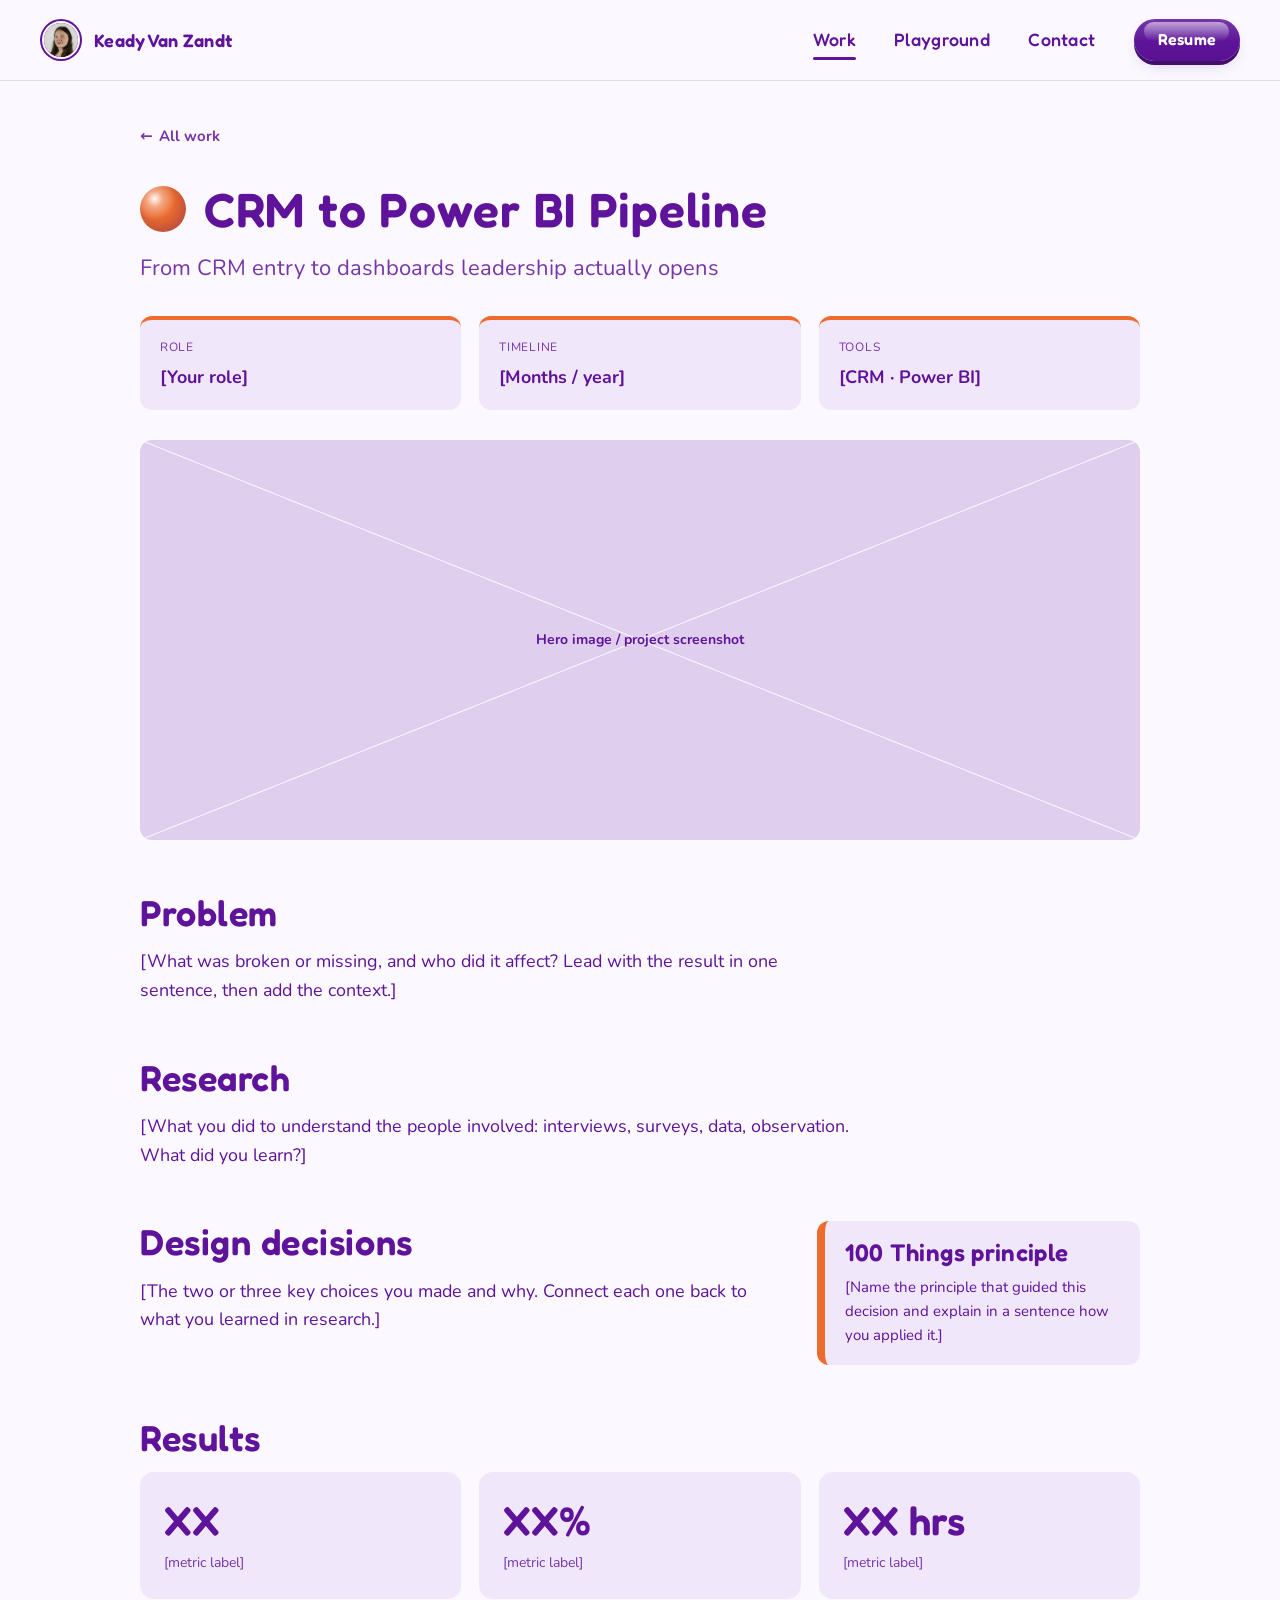
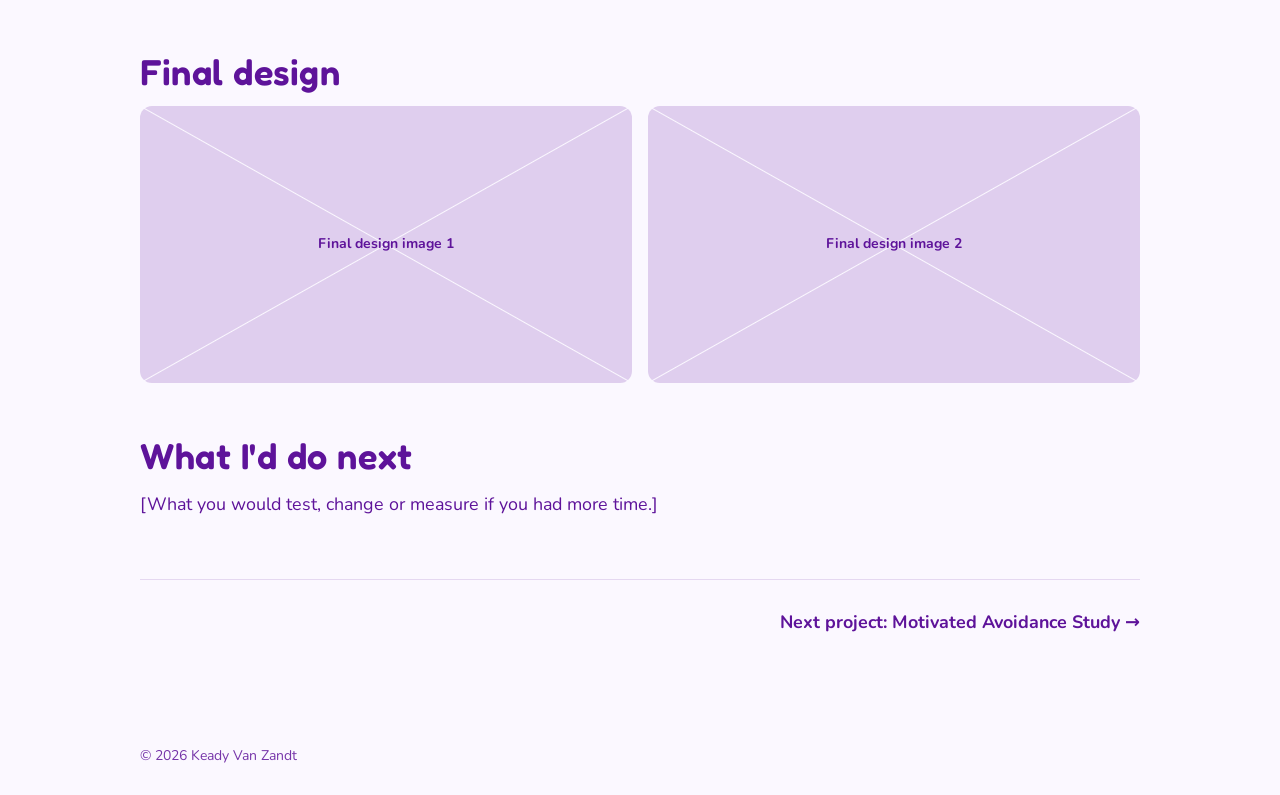
==== commit 4a031e37: "Restyle with grape candy palette, Fredoka/Nunito, and accessible filters - Color tokens in one place" ====
--- a/case-crm-power-bi.html
+++ b/case-crm-power-bi.html
@@ -21,7 +21,7 @@
 </script>
 <link rel="preconnect" href="https://fonts.googleapis.com">
 <link rel="preconnect" href="https://fonts.gstatic.com" crossorigin>
-<link href="https://fonts.googleapis.com/css2?family=Caveat:wght@600&family=DM+Sans:opsz,wght@9..40,400;9..40,700&family=Fredoka:wght@500;600&display=swap" rel="stylesheet">
+<link href="https://fonts.googleapis.com/css2?family=Fredoka:wght@500;600;700&family=Nunito:wght@400;600;700&display=swap" rel="stylesheet">
 <link rel="stylesheet" href="css/styles.css">
 <script src="js/main.js" defer></script>
 </head>
@@ -45,8 +45,8 @@
   </div>
 </header>
 
-<!-- data-color sets this page's gumball color (bubblegum, blueberry, mint, grape, sky, cotton) -->
-<main id="main" class="case" data-color="bubblegum">
+<!-- data-color sets this page's gumball color (orchid, aqua, lemon, spring-green, tangerine) -->
+<main id="main" class="case" data-color="tangerine">
   <div class="container narrow">
 
     <a class="back-link" href="index.html#work" data-reveal="left"><span class="arrow" aria-hidden="true">←</span> All work</a>
@@ -112,7 +112,7 @@
     </section>
 
     <nav class="next-project" aria-label="Next project" data-reveal>
-      <a href="case-motivated-avoidance.html" data-bubble data-color="mint">Next project: Motivated Avoidance Study <span class="arrow" aria-hidden="true">→</span></a>
+      <a href="case-motivated-avoidance.html" data-bubble data-color="spring-green">Next project: Motivated Avoidance Study <span class="arrow" aria-hidden="true">→</span></a>
     </nav>
 
   </div>
--- a/css/styles.css
+++ b/css/styles.css
@@ -19,34 +19,58 @@
 
 /* ---------- 1. Variables ---------- */
 :root {
-  /* Gumball flavors. Change these to re-color the whole site. */
-  --bubblegum: #ff5fa2;  /* Product */
-  --blueberry: #5b7cfa;  /* UX Design */
-  --mint: #2ec4a6;       /* UX Research */
-  --grape: #9d6bff;      /* Project Mgmt */
-  --sky: #4cc3f2;
-  --cotton: #ffc2e0;
+  /* ===== PALETTE TOKENS: change colors here and only here ===== */
+  --grape:          #5E139A;   /* text, machine body, primary buttons, links */
+  --grape-deep:     #430D6E;   /* machine base, button shadows and borders, hover states */
+  --orchid:         #EC77E4;   /* gumball accent (decorative only) */
+  --lemon:          #F8E14D;   /* gumball accent (decorative only) */
+  --aqua:           #6BDFE5;   /* gumball accent (decorative only) */
+  --spring-green:   #64D86A;   /* gumball accent (decorative only) */
+  --tangerine:      #EC6B2D;   /* gumball accent (decorative only) */
+  --lavender-white: #FBF8FF;   /* page background */
+  --lilac:          #F1E7FA;   /* cards and tag pills */
+  --white:          #FFFFFF;   /* button text, gloss highlights, coin slot */
+
+  /* ===== ROLES: what each token is used for (built from the palette above) ===== */
+  --ink: var(--grape);                                                     /* all text */
+  --ink-soft: color-mix(in srgb, var(--grape) 85%, var(--lavender-white)); /* secondary text: 6.15:1 on lilac */
+  --muted: var(--ink-soft);
+  --line: color-mix(in srgb, var(--grape) 14%, var(--lavender-white));     /* dividers */
+  --paper: var(--lavender-white);                                          /* page background */
+  --paper-2: var(--lilac);                                                 /* cards, sections */
+  --primary: var(--grape);
+  --on-primary: var(--white);
+  --primary-dark: var(--grape-deep);
+  --shade: color-mix(in srgb, var(--grape-deep) 28%, transparent);         /* shadows */
 
   /* Gumball machine */
-  --machine: #ff7ab8;
-  --machine-dark: #e2559a;
-  --glass: #f6f4ff;
-
-  /* Neutrals (cool, slightly lavender) */
-  --ink: #23213a;
-  --ink-soft: #5d5a78;
-  --muted: #8d8aa6;
-  --line: #e2e0ee;
-  --paper: #ffffff;
-  --paper-2: #f5f4fb;
+  --machine: var(--grape);
+  --machine-dark: var(--grape-deep);
+  --machine-line: var(--grape-deep);
+  --glass: var(--white);
+
+  /* Project categories: each gets its own gumball color */
+  --cat-product: var(--tangerine);
+  --cat-design: var(--aqua);
+  --cat-research: var(--spring-green);
+  --cat-pm: var(--orchid);
 
   --radius: 18px;
   --max: 1200px;
   --header-h: 80px;
 
-  --font: "DM Sans", system-ui, -apple-system, "Segoe UI", Arial, sans-serif;
-  --display: "Fredoka", "DM Sans", system-ui, sans-serif;  /* headings */
-  --hand: "Caveat", "Bradley Hand", cursive;
+  /* ===== FONT TOKENS (loaded in each page's <head> from Google Fonts) ===== */
+  --font-display: "Fredoka", system-ui, sans-serif;  /* h1-h3, name, nav, buttons */
+  --font-body: "Nunito", system-ui, sans-serif;      /* paragraphs, lists, captions, fields */
+
+  /* Type scale: headings shrink smoothly on small screens */
+  --fs-h1: clamp(2.25rem, 1.6rem + 2.6vw, 3rem);
+  --fs-h2: clamp(1.75rem, 1.4rem + 1.5vw, 2.25rem);
+  --fs-h3: clamp(1.25rem, 1.15rem + .5vw, 1.5rem);
+  --fs-body: clamp(1rem, .96rem + .2vw, 1.125rem);
+  --fs-small: .9375rem;
+  --lh-body: 1.6;
+  --ls-display: .015em;   /* slightly loose, soft candy look */
 
   /* Motion */
   --ease-out: cubic-bezier(.16, 1, .3, 1);
@@ -54,24 +78,61 @@
 }
 
 /* Any element with data-color="..." gets that flavor as --flavor */
-[data-color="bubblegum"] { --flavor: var(--bubblegum); }
-[data-color="blueberry"] { --flavor: var(--blueberry); }
-[data-color="mint"]      { --flavor: var(--mint); }
-[data-color="grape"]     { --flavor: var(--grape); }
-[data-color="sky"]       { --flavor: var(--sky); }
-[data-color="cotton"]    { --flavor: var(--cotton); }
+[data-color="orchid"]       { --flavor: var(--orchid); }
+[data-color="lemon"]        { --flavor: var(--lemon); }
+[data-color="aqua"]         { --flavor: var(--aqua); }
+[data-color="spring-green"] { --flavor: var(--spring-green); }
+[data-color="tangerine"]    { --flavor: var(--tangerine); }
+
+
+/* ---------- Reusable gumball ----------
+   A shiny ball: soft white gloss in the upper left, gentle shade at the
+   bottom right. Use class="gumball" (set --flavor for the color and --gb
+   for the size), or add a selector here. */
+.gumball,
+.card-ball,
+.flying-ball,
+.chip::before,
+.roles li::before,
+.case-section ul li::before {
+  --gb: 16px;
+  border-radius: 50%;
+  background:
+    radial-gradient(circle at 32% 28%,
+      color-mix(in srgb, var(--white) 95%, transparent) 0,
+      color-mix(in srgb, var(--white) 40%, transparent) 18%,
+      transparent 46%),
+    var(--flavor, var(--orchid));
+  box-shadow: inset calc(var(--gb) * -.1) calc(var(--gb) * -.13) calc(var(--gb) * .22) var(--shade);
+}
+.gumball { display: inline-block; width: var(--gb); height: var(--gb); vertical-align: middle; }
+
+/* Gumball bullet points for lists inside case studies */
+.case-section ul { list-style: none; padding: 0; margin: 0 0 1em; }
+.case-section ul li { position: relative; padding-left: 1.7em; margin-bottom: .5em; }
+.case-section ul li::before {
+  --gb: 14px;
+  content: "";
+  position: absolute;
+  left: 0;
+  top: .3em;
+  width: var(--gb);
+  height: var(--gb);
+}
+/* One accent per section: case study bullets use the page's category color,
+   inherited from data-color on <main>. */
 
 
 /* ---------- 2. Base ---------- */
 *, *::before, *::after { box-sizing: border-box; }
 
-html { scroll-behavior: smooth; }
+html { scroll-behavior: smooth; overflow-x: clip; }   /* no sideways scrolling on phones */
 
 body {
   margin: 0;
-  font-family: var(--font);
-  font-size: 1.0625rem;
-  line-height: 1.55;
+  font-family: var(--font-body);
+  font-size: var(--fs-body);
+  line-height: var(--lh-body);
   color: var(--ink);
   background: var(--paper);
   -webkit-font-smoothing: antialiased;
@@ -82,11 +143,17 @@
 a { color: inherit; }
 h1, h2, h3 {
   margin: 0;
-  font-family: var(--display);
+  font-family: var(--font-display);
   font-weight: 600;
   line-height: 1.15;
-}
-::selection { background: var(--cotton); color: var(--ink); }
+  letter-spacing: var(--ls-display);
+  overflow-wrap: break-word;
+}
+h1 { font-size: var(--fs-h1); }
+h2 { font-size: var(--fs-h2); }
+h3 { font-size: var(--fs-h3); }
+input, select, textarea { font-family: var(--font-body); font-size: 1rem; }
+::selection { background: var(--lemon); color: var(--ink); }
 
 .container {
   width: min(100% - 48px, var(--max));
@@ -95,7 +162,7 @@
 .container.narrow { width: min(100% - 48px, 1000px); }
 
 :focus-visible {
-  outline: 3px solid var(--blueberry);
+  outline: 3px solid var(--grape);
   outline-offset: 3px;
 }
 
@@ -115,7 +182,7 @@
   padding: 10px 18px;
   border-radius: 999px;
   background: var(--ink);
-  color: #fff;
+  color: var(--white);
   font-weight: 700;
 }
 .skip-link:focus { left: 16px; }
@@ -145,7 +212,7 @@
   animation: char-in .8s var(--ease-spring) backwards;
   animation-delay: calc(var(--i) * 40ms + var(--split-delay, 150ms));
 }
-.char:hover { animation: char-jump .5s var(--ease-spring); color: var(--bubblegum); }
+.char:hover { animation: char-jump .5s var(--ease-spring); }
 
 
 /* ---------- 4. Header + buttons ---------- */
@@ -153,7 +220,7 @@
   position: sticky;
   top: 0;
   z-index: 50;
-  background: rgba(245, 244, 251, .82);
+  background: color-mix(in srgb, var(--lavender-white) 88%, transparent);
   backdrop-filter: blur(14px) saturate(1.4);
   -webkit-backdrop-filter: blur(14px) saturate(1.4);
   border-bottom: 1px solid var(--line);
@@ -161,8 +228,8 @@
   transition: box-shadow .3s ease, background .3s ease;
 }
 .site-header.is-scrolled {
-  background: rgba(255, 255, 255, .78);
-  box-shadow: 0 10px 30px -18px rgba(35, 33, 58, .35);
+  background: color-mix(in srgb, var(--lavender-white) 95%, transparent);
+  box-shadow: 0 10px 30px -18px var(--shade);
 }
 .site-header .container {
   display: flex;
@@ -176,8 +243,10 @@
   display: flex;
   align-items: center;
   gap: 12px;
-  font-weight: 700;
+  font-family: var(--font-display);
+  font-weight: 600;
   font-size: 1.125rem;
+  letter-spacing: var(--ls-display);
   text-decoration: none;
 }
 /* Little round headshot in the top-left corner */
@@ -188,7 +257,7 @@
   height: 42px;
   border-radius: 50%;
   padding: 2px;
-  background: conic-gradient(var(--bubblegum), var(--grape), var(--blueberry), var(--mint), var(--bubblegum));
+  background: var(--grape);
   transition: transform .5s var(--ease-spring);
 }
 .brand-photo img {
@@ -196,7 +265,7 @@
   height: 100%;
   object-fit: cover;
   border-radius: 50%;
-  border: 2px solid #fff;
+  border: 2px solid var(--lavender-white);
 }
 .brand:hover .brand-photo { transform: rotate(-12deg) scale(1.12); }
 .brand:hover .brand-photo::after {
@@ -207,10 +276,10 @@
   padding: 1px 7px;
   border-radius: 10px 10px 10px 2px;
   background: var(--ink);
-  color: #fff;
-  font-family: var(--hand);
-  font-size: 1rem;
-  line-height: 1.3;
+  color: var(--white);
+  font-family: var(--font-display);
+  font-size: .875rem;
+  line-height: 1.4;
   transform: rotate(12deg);
   animation: pop-in .35s var(--ease-spring);
 }
@@ -218,6 +287,9 @@
 .site-nav {
   display: flex;
   align-items: center;
+  font-family: var(--font-display);
+  font-weight: 500;
+  letter-spacing: var(--ls-display);
   gap: clamp(16px, 3vw, 44px);
 }
 .site-nav a:not(.btn) {
@@ -233,7 +305,7 @@
   bottom: -2px;
   height: 3px;
   border-radius: 3px;
-  background: linear-gradient(90deg, var(--bubblegum), var(--grape));
+  background: var(--grape);
   transform: scaleX(0);
   transform-origin: right;
   transition: transform .4s var(--ease-out);
@@ -244,6 +316,7 @@
   transform-origin: left;
 }
 
+/* Candy buttons: pill shape, glossy top, and a little "press" */
 .btn {
   position: relative;
   isolation: isolate;
@@ -252,67 +325,64 @@
   align-items: center;
   justify-content: center;
   min-height: 52px;
-  padding: 0 40px;
-  border: 2px solid var(--ink);
+  padding: 0 36px;
+  border: 0;
   border-radius: 999px;
-  background: var(--ink);
-  color: #fff;
-  font: inherit;
-  font-weight: 700;
+  background: linear-gradient(180deg,
+    color-mix(in srgb, var(--grape) 85%, var(--white)) 0%,
+    var(--grape) 55%,
+    color-mix(in srgb, var(--grape) 80%, var(--grape-deep)) 100%);
+  color: var(--on-primary);
+  font-family: var(--font-display);
+  font-size: 1.125rem;
+  font-weight: 600;
+  letter-spacing: var(--ls-display);
+  line-height: 1.2;
+  text-align: center;
   text-decoration: none;
   cursor: pointer;
-  transition:
-    transform .4s var(--ease-spring),
-    box-shadow .3s ease,
-    border-color .3s ease,
-    color .3s ease;
-}
-/* Gradient that fades in on hover */
+  box-shadow: 0 4px 0 var(--primary-dark), 0 8px 18px -8px var(--shade);
+  transition: transform .18s ease, box-shadow .18s ease;
+}
+/* Glossy shine across the top half */
 .btn::before {
   content: "";
   position: absolute;
-  inset: 0;
   z-index: -1;
-  background: linear-gradient(120deg, var(--bubblegum), var(--grape));
-  opacity: 0;
-  transition: opacity .35s ease;
-}
-/* Light streak that sweeps across on hover */
-.btn::after {
-  content: "";
-  position: absolute;
-  top: 0;
-  bottom: 0;
-  left: -60%;
-  width: 40%;
-  background: linear-gradient(100deg, transparent, rgba(255, 255, 255, .45), transparent);
-  transform: skewX(-20deg);
-  transition: left .7s var(--ease-out);
+  left: 10%;
+  right: 10%;
+  top: 3px;
+  height: 45%;
+  border-radius: 999px;
+  background: linear-gradient(180deg,
+    color-mix(in srgb, var(--white) 55%, transparent),
+    color-mix(in srgb, var(--white) 0%, transparent));
 }
 .btn:hover {
-  transform: translateY(-3px);
-  border-color: transparent;
-  box-shadow: 0 14px 28px -12px rgba(157, 107, 255, .7);
-}
-.btn:hover::before { opacity: 1; }
-.btn:hover::after { left: 130%; }
-.btn:active { transform: translateY(0) scale(.96); }
-
+  transform: translateY(-2px);
+  box-shadow: 0 6px 0 var(--primary-dark), 0 12px 22px -8px var(--shade);
+}
+.btn:active {
+  transform: translateY(3px);
+  box-shadow: 0 1px 0 var(--primary-dark), 0 4px 10px -6px var(--shade);
+}
+
+/* Secondary: transparent with a grape border and grape text */
 .btn-outline {
   background: transparent;
   color: var(--ink);
-  border-color: var(--muted);
-}
-.btn-outline::before { background: var(--cotton); }
+  box-shadow: inset 0 0 0 2px var(--grape), 0 4px 0 var(--line);
+}
+.btn-outline::before { opacity: .6; }
 .btn-outline:hover {
-  color: var(--ink);
-  border-color: var(--bubblegum);
-  box-shadow: 0 14px 28px -14px rgba(255, 95, 162, .6);
-}
+  background: var(--lilac);
+  box-shadow: inset 0 0 0 2px var(--grape), 0 6px 0 var(--line), 0 12px 22px -8px var(--shade);
+}
+.btn-outline:active { box-shadow: inset 0 0 0 2px var(--grape), 0 1px 0 var(--line); }
 .btn-sm {
-  min-height: 40px;
-  padding: 0 26px;
-  font-size: .9375rem;
+  min-height: 42px;
+  padding: 0 24px;
+  font-size: 1rem;
 }
 
 
@@ -327,16 +397,14 @@
 
 /* Soft colored shapes drifting behind the hero */
 .blobs { position: absolute; inset: 0; z-index: -1; pointer-events: none; }
+/* One very soft orchid glow behind the machine */
 .blob {
   position: absolute;
   border-radius: 50%;
   filter: blur(60px);
-  opacity: .45;
-  animation: drift 18s ease-in-out infinite alternate;
-}
-.blob-1 { width: 420px; height: 420px; right: 4%;  top: -80px;  background: var(--cotton); }
-.blob-2 { width: 320px; height: 320px; right: 30%; bottom: -120px; background: #c9d4ff; animation-duration: 22s; animation-delay: -6s; }
-.blob-3 { width: 260px; height: 260px; left: -60px; top: 30%;   background: #c8f1e8; animation-duration: 26s; animation-delay: -12s; }
+  opacity: .12;
+}
+.blob-1 { width: 460px; height: 460px; right: 2%; top: -60px; background: var(--orchid); }
 
 .hero .container {
   display: grid;
@@ -345,23 +413,63 @@
   align-items: center;
 }
 .hero h1 {
-  font-size: clamp(2.75rem, 6vw, 4.5rem);
-  letter-spacing: -.01em;
+  font-size: var(--fs-h1);
 }
 .tagline {
+  width: fit-content;      /* the wipe runs across the text, not the whole column */
   margin: 20px 0 0;
-  font-size: clamp(1.5rem, 2.6vw, 2rem);
-  line-height: 1.3;
+  padding-bottom: .3em;    /* room for the squiggle inside the box */
+  font-size: clamp(1.375rem, 1.15rem + 1vw, 1.75rem);
+  line-height: 1.4;
 }
 .tagline em {
+  position: relative;
+  display: inline-block;
   font-style: normal;
-  background: linear-gradient(90deg, var(--bubblegum), var(--grape), var(--blueberry), var(--bubblegum));
-  background-size: 300% 100%;
-  -webkit-background-clip: text;
-  background-clip: text;
-  color: transparent;
-  animation: shimmer-text 6s linear infinite;
-}
+  font-weight: 700;
+  color: var(--ink);
+  padding-bottom: .12em;
+}
+/* Hand-drawn orchid squiggle that sits below the words (never through them) */
+.tagline em::after {
+  content: "";
+  position: absolute;
+  left: 0;
+  right: .1em;
+  bottom: -.22em;
+  height: .32em;
+  background: var(--orchid);
+  -webkit-mask: url("data:image/svg+xml,%3Csvg xmlns='http://www.w3.org/2000/svg' viewBox='0 0 200 14' preserveAspectRatio='none'%3E%3Cpath d='M3 9 C30 3 55 3 80 8 S130 13 155 7 S190 4 197 8' fill='none' stroke='black' stroke-width='5' stroke-linecap='round'/%3E%3C/svg%3E") no-repeat 0 0 / 100% 100%;
+  mask: url("data:image/svg+xml,%3Csvg xmlns='http://www.w3.org/2000/svg' viewBox='0 0 200 14' preserveAspectRatio='none'%3E%3Cpath d='M3 9 C30 3 55 3 80 8 S130 13 155 7 S190 4 197 8' fill='none' stroke='black' stroke-width='5' stroke-linecap='round'/%3E%3C/svg%3E") no-repeat 0 0 / 100% 100%;
+}
+
+/* After the page loads: the tagline wipes in from left to right with a soft
+   edge, then the squiggle draws itself under "a little sweeter." */
+@property --wipe {
+  syntax: "<percentage>";
+  inherits: false;
+  initial-value: 100%;
+}
+.js .tagline[data-reveal] {
+  opacity: 1;
+  transform: none;
+  transition: none;
+  --wipe: -25%;
+  -webkit-mask-image: linear-gradient(90deg, #000 var(--wipe), transparent calc(var(--wipe) + 25%));
+  mask-image: linear-gradient(90deg, #000 var(--wipe), transparent calc(var(--wipe) + 25%));
+}
+.js .tagline[data-reveal].is-visible {
+  animation: wipe-in 1s var(--ease-out) var(--d, 0ms) forwards;
+}
+.js .tagline[data-reveal] em::after { clip-path: inset(0 100% 0 0); }
+.js .tagline[data-reveal].is-visible em::after {
+  animation: draw-under .7s var(--ease-out) calc(var(--d, 0ms) + 800ms) forwards;
+}
+@keyframes wipe-in {
+  from { --wipe: -25%; transform: translateX(-10px); }
+  to   { --wipe: 100%; transform: none; }
+}
+@keyframes draw-under { to { clip-path: inset(0 0 0 0); } }
 .roles {
   display: flex;
   flex-wrap: wrap;
@@ -371,16 +479,25 @@
   list-style: none;
 }
 .roles li {
-  padding: 4px 12px;
+  display: inline-flex;
+  align-items: center;
+  gap: 8px;
+  padding: 4px 14px 4px 8px;
   border-radius: 999px;
-  background: var(--paper-2);
-  border: 1px solid var(--line);
+  background: var(--lilac);
   font-size: .9375rem;
   font-weight: 700;
-  color: var(--ink-soft);
-  transition: transform .4s var(--ease-spring), background .3s ease, color .3s ease;
-}
-.roles li:hover { transform: translateY(-3px) rotate(-2deg); background: var(--flavor); color: #fff; }
+  color: var(--ink);
+  transition: transform .4s var(--ease-spring), background .3s ease;
+}
+.roles li::before {
+  --gb: 12px;
+  --flavor: var(--lemon);       /* one accent for the hero tags */
+  content: "";
+  width: var(--gb);
+  height: var(--gb);
+}
+.roles li:hover { transform: translateY(-3px) rotate(-2deg); background: color-mix(in srgb, var(--lemon) 35%, var(--lilac)); }
 .intro {
   max-width: 52ch;
   margin: 18px 0 0;
@@ -401,23 +518,25 @@
 .machine svg { width: 100%; height: auto; overflow: visible; }
 .machine.is-shaking svg { animation: shake .55s ease-in-out; }
 
-.globe-glass  { fill: var(--glass); stroke: var(--ink); stroke-width: 4; }
+.globe-glass  { fill: var(--glass); stroke: var(--machine-line); stroke-width: 4; }
 .globe-shine  {
   fill: none;
-  stroke: #d9d3ff;
+  stroke: var(--lilac);
+  opacity: .9;
   stroke-width: 5;
   stroke-linecap: round;
   stroke-dasharray: 160;
   animation: draw 1.2s var(--ease-out) 1.2s backwards;
 }
-.machine-neck { fill: #fff; stroke: var(--ink); stroke-width: 4; }
-.machine-body { fill: var(--machine); stroke: var(--ink); stroke-width: 4; }
-.body-shine   { fill: #fff; opacity: .35; }
-.chute        { fill: #fff; stroke: var(--ink); stroke-width: 3; }
-.machine-base { fill: var(--machine-dark); stroke: var(--ink); stroke-width: 4; }
-
-.gumball circle:first-child { stroke: var(--ink); stroke-width: 2; }
-.gumball-shine { fill: #fff; opacity: .85; }
+.machine-neck { fill: var(--white); stroke: var(--machine-line); stroke-width: 4; }
+.machine-body { fill: var(--machine); stroke: var(--machine-line); stroke-width: 4; }
+.body-shine   { fill: var(--white); opacity: .4; }   /* glossy highlight on the body */
+.chute        { fill: var(--white); stroke: var(--machine-line); stroke-width: 3; }
+.machine-base { fill: var(--machine-dark); stroke: var(--machine-line); stroke-width: 4; }
+
+/* Gloss and shade overlays for the SVG gumballs (gradients are in index.html) */
+.gb-gloss-hi  { stop-color: var(--white); }
+.gb-shade-lo  { stop-color: var(--grape); }
 .gumball {
   transform-box: fill-box;
   transform-origin: center;
@@ -435,9 +554,9 @@
   width: 18%;
   aspect-ratio: 1;
   padding: 0;
-  border: 4px solid var(--ink);
+  border: 4px solid var(--machine-line);
   border-radius: 50%;
-  background: #fff;
+  background: var(--white);
   cursor: pointer;
   transform: translate(-50%, -50%);
   transition: rotate .9s var(--ease-spring), scale .3s var(--ease-spring);
@@ -459,12 +578,13 @@
   position: absolute;
   inset: -4px;
   border-radius: 50%;
-  border: 3px solid #fff;
+  border: 3px solid var(--white);
   opacity: 0;
   pointer-events: none;
 }
-.knob.is-idle { animation: knob-nudge 4s ease-in-out 2.4s infinite; }
-.knob.is-idle::after { animation: ring 2s ease-out 2.4s infinite; }
+/* Nudges a few times to say "click me", then stops */
+.knob.is-idle { animation: knob-nudge 4s ease-in-out 2.4s 3; }
+.knob.is-idle::after { animation: ring 2s ease-out 2.4s 3; }
 .knob:hover { scale: 1.08; }
 .knob:active { scale: .94; }
 
@@ -490,11 +610,13 @@
 .turn-hint span {
   display: block;
   margin: 2px 0 0 60px;
-  font-family: var(--hand);
-  font-size: 1.75rem;
+  font-family: var(--font-display);
+  font-weight: 500;
+  font-size: 1.25rem;
   font-weight: 600;
   white-space: nowrap;
-  animation: hint-in .6s var(--ease-spring) 2s backwards, bob 2.6s ease-in-out 2.6s infinite;
+  transform: rotate(-4deg);
+  animation: hint-in .6s var(--ease-spring) 2s backwards;
 }
 
 
@@ -504,7 +626,7 @@
 
 .work { padding: 72px 0 96px; }
 
-.section-title { font-size: clamp(2rem, 4vw, 2.75rem); }
+.section-title { font-size: var(--fs-h2); }
 
 .flavor-label {
   margin: 18px 0 0;
@@ -522,14 +644,15 @@
   display: inline-flex;
   align-items: center;
   gap: 8px;
-  padding: 10px 22px;
-  border: 2px solid var(--line);
+  padding: 9px 20px 9px 12px;
+  border: 2px solid transparent;
   border-radius: 999px;
-  background: #fff;
+  background: var(--lilac);
   color: var(--ink);
-  font: inherit;
-  font-size: .9375rem;
-  font-weight: 700;
+  font-family: var(--font-display);
+  font-size: var(--fs-small);
+  font-weight: 600;
+  letter-spacing: var(--ls-display);
   cursor: pointer;
   transition:
     transform .4s var(--ease-spring),
@@ -539,44 +662,53 @@
     box-shadow .3s ease;
 }
 .chip::before {
+  --gb: 14px;
   content: "";
-  width: 12px;
-  height: 12px;
-  border-radius: 50%;
-  background: var(--flavor);
+  width: var(--gb);
+  height: var(--gb);
   transition: transform .4s var(--ease-spring);
 }
+.chip[data-filter="all"] { padding-left: 20px; }
 .chip[data-filter="all"]::before { display: none; }
-.chip:hover { transform: translateY(-3px); border-color: var(--flavor, var(--ink)); }
+.chip:hover { transform: translateY(-3px); border-color: var(--flavor, var(--grape)); }
 .chip:hover::before { transform: scale(1.4); }
 .chip:active { transform: scale(.94); }
+/* Selected filter: filled grape plus a check mark */
 .chip[aria-pressed="true"] {
-  background: var(--ink);
-  border-color: var(--ink);
-  color: #fff;
-  box-shadow: 0 10px 22px -12px var(--flavor, var(--ink));
-}
-.chip[aria-pressed="true"]::before { box-shadow: 0 0 0 3px rgba(255, 255, 255, .35); }
+  background: var(--grape);
+  border-color: var(--grape-deep);
+  color: var(--lavender-white);   /* 9.81:1 */
+  box-shadow: 0 8px 18px -10px var(--shade);
+}
+.chip[aria-pressed="true"]::after {
+  content: "✓";
+  content: "✓" / "";   /* decorative: screen readers rely on aria-pressed */
+  margin-left: 2px;
+  font-weight: 700;
+}
+
 .chips.is-ready .chip {
   animation: pop-in .55s var(--ease-spring) backwards;
   animation-delay: calc(var(--i, 0) * 70ms);
 }
 
+/* "Showing 3 projects in UX research", read out by screen readers */
+.filter-status {
+  min-height: 1.6em;
+  margin: 20px 0 0;
+  font-size: var(--fs-small);
+  font-weight: 600;
+  color: var(--ink-soft);
+}
 .start-with {
   min-height: 1.55em;
-  margin: 20px 0 16px;
+  margin: 4px 0 16px;
   font-weight: 700;
   color: var(--ink-soft);
 }
 .start-with.swap { animation: fade-up .45s var(--ease-out); }
 
-.tray {
-  position: relative;
-  border: 2px dashed transparent;
-  border-radius: calc(var(--radius) + 4px);
-  transition: border-color .5s ease;
-}
-.tray-empty { display: none; }
+.tray { position: relative; }
 
 .grid {
   display: grid;
@@ -591,9 +723,9 @@
   --s: 1;
   position: relative;
   padding: 26px 28px 28px;
-  border: 3px solid var(--ink);
+  border: 3px solid transparent;
   border-radius: var(--radius);
-  background: #fff;
+  background: var(--lilac);
   transform: perspective(900px) rotateX(var(--rx)) rotateY(var(--ry)) translateY(var(--lift)) scale(var(--s));
   transition:
     opacity .5s ease,
@@ -603,8 +735,11 @@
     box-shadow .4s ease;
 }
 .card:hover {
-  --lift: -6px;
-  box-shadow: 0 24px 40px -22px var(--flavor);
+  --lift: -5px;
+  border-color: var(--flavor);
+  box-shadow:
+    0 0 0 4px color-mix(in srgb, var(--flavor) 35%, transparent),
+    0 18px 30px -18px var(--shade);
 }
 .card.is-blowing { --s: .96; }
 .card-head {
@@ -613,26 +748,21 @@
   gap: 16px;
 }
 .card-ball {
+  --gb: 54px;
   flex: none;
-  width: 54px;
-  height: 54px;
-  border: 2px solid var(--ink);
-  border-radius: 50%;
-  background:
-    radial-gradient(circle at 32% 30%, rgba(255, 255, 255, .9) 0 12%, transparent 13%),
-    var(--flavor, #ddd);
+  width: var(--gb);
+  height: var(--gb);
 }
 .card-ball.pop { animation: pop .5s var(--ease-spring); }
 .card:hover .card-ball { animation: roll .9s var(--ease-out); }
-.card-title { font-size: 1.125rem; }
+.card-title { font-size: var(--fs-h3); }
 .card-year { margin: 2px 0 0; font-size: .875rem; color: var(--ink-soft); }
 .card-headline {
   margin: 26px 0 0;
-  font-family: var(--display);
-  font-weight: 500;
-  font-size: clamp(1.25rem, 2vw, 1.5rem);
+  font-family: var(--font-body);
   font-weight: 700;
-  line-height: 1.25;
+  font-size: clamp(1.0625rem, 1rem + .4vw, 1.25rem);
+  line-height: 1.4;
 }
 .card-meta { margin: 16px 0 0; font-size: .9375rem; color: var(--ink-soft); }
 .card-link {
@@ -654,48 +784,21 @@
   border-radius: var(--radius);
 }
 
-/* Filter: cards that don't match fade back */
-.card.is-dimmed,
-.js .card.is-in.is-dimmed {
-  --s: .97;
-  opacity: .35;
-  filter: grayscale(.7);
-  border-color: var(--line);
-}
-
-/* Before the knob is turned (only when JavaScript is running) */
-.js .tray:not(.is-filled) { border-color: var(--muted); }
-.js .tray:not(.is-filled) .tray-empty {
-  display: grid;
-  place-items: center;
-  align-content: center;
-  gap: 14px;
-  position: absolute;
-  inset: 0;
-  z-index: 1;
-  margin: 0;
-  padding: 24px;
-  text-align: center;
-  font-weight: 700;
-  color: var(--muted);
-}
-.tray-empty::before {
-  content: "";
-  width: 28px;
-  height: 28px;
-  border: 2px solid var(--ink);
-  border-radius: 50%;
-  background:
-    radial-gradient(circle at 32% 30%, rgba(255, 255, 255, .9) 0 12%, transparent 13%),
-    var(--bubblegum);
-  animation: bounce 1.4s cubic-bezier(.5, 0, .5, 1) infinite;
-}
+/* Filter: cards that don't match are hidden (main.js adds the hidden attribute) */
+.card[hidden] { display: none !important; }
+
+/* Cards slide in when the work section scrolls into view (only when JavaScript is running) */
 .js .card { opacity: 0; visibility: hidden; }
 .js .card.is-in {
   opacity: 1;
   visibility: visible;
-  animation: card-in .6s var(--ease-spring);
-}
+  animation: card-in .6s var(--ease-spring) backwards;
+  animation-delay: calc(var(--i, 0) * 90ms);
+}
+/* A gumball from the machine lands on the card */
+/* After the first slide-in, never replay it (e.g. when a filter shows the card again) */
+.js .card.is-in.is-settled { animation: none; }
+.js .card.is-in.is-hit { animation: card-hit .45s var(--ease-spring); }
 .js .chips:not(.is-ready) { visibility: hidden; }
 
 
@@ -719,16 +822,16 @@
   flex: none;
   width: clamp(170px, 20vw, 240px);
   aspect-ratio: 1;
-  animation: float 6s ease-in-out infinite;
 }
 .headshot-wrap::before {
   content: "";
   position: absolute;
   inset: -14px;
   border-radius: 50%;
-  background: conic-gradient(var(--bubblegum), var(--grape), var(--blueberry), var(--sky), var(--mint), var(--bubblegum));
-  animation: spin 8s linear infinite;
-}
+  /* Two accents for this section: tangerine and lemon */
+  background: conic-gradient(var(--tangerine), var(--lemon), var(--tangerine), var(--lemon), var(--tangerine));
+}
+.headshot-wrap:hover::before { animation: spin 3s linear infinite; }
 .headshot-wrap::after {
   content: "";
   position: absolute;
@@ -744,7 +847,7 @@
   object-fit: cover;
   object-position: center;
   border-radius: 50%;
-  border: 4px solid var(--ink);
+  border: 4px solid var(--lavender-white);
   transition: transform .6s var(--ease-spring);
 }
 .headshot-wrap:hover .headshot { transform: scale(1.05) rotate(-3deg); }
@@ -776,11 +879,10 @@
   align-items: center;
   gap: 18px;
   margin-top: 32px;
-  font-size: clamp(2.25rem, 5vw, 3rem);
+  font-size: var(--fs-h1);
 }
 .case-title .card-ball {
-  width: 46px;
-  height: 46px;
+  --gb: 46px;
   animation: ball-spin-in 1s var(--ease-spring) .25s backwards;
 }
 .case-sub {
@@ -822,23 +924,14 @@
   aspect-ratio: 5 / 2;
   border-radius: 12px;
   background:
-    linear-gradient(to top right, transparent calc(50% - 1px), #fff, transparent calc(50% + 1px)),
-    linear-gradient(to bottom right, transparent calc(50% - 1px), #fff, transparent calc(50% + 1px)),
-    #d6d4e2;
+    linear-gradient(to top right, transparent calc(50% - 1px), var(--lavender-white), transparent calc(50% + 1px)),
+    linear-gradient(to bottom right, transparent calc(50% - 1px), var(--lavender-white), transparent calc(50% + 1px)),
+    color-mix(in srgb, var(--grape) 12%, var(--lilac));
   font-size: .875rem;
   font-weight: 700;
 }
-.placeholder-img::after {
-  content: "";
-  position: absolute;
-  inset: 0;
-  background: linear-gradient(100deg, transparent 30%, rgba(255, 255, 255, .5) 50%, transparent 70%);
-  transform: translateX(-100%);
-  animation: sweep 2.8s ease-in-out infinite;
-}
-
 .case-section { margin-top: 52px; }
-.case-section h2 { margin-bottom: 14px; font-size: 1.75rem; }
+.case-section h2 { margin-bottom: 14px; font-size: var(--fs-h2); }
 .case-section p { max-width: 65ch; margin: 0 0 1em; }
 
 .with-aside {
@@ -849,19 +942,16 @@
 }
 .callout {
   padding: 18px 20px;
-  border: 2px solid var(--line);
-  border-left: 8px solid var(--flavor, var(--muted));
+  border: 0;
+  border-left: 8px solid var(--flavor, var(--grape));
   border-radius: 12px;
-  background: var(--paper-2);
+  background: var(--lilac);
   transition: transform .4s var(--ease-spring), box-shadow .3s ease;
 }
 .callout:hover { transform: translateY(-4px) rotate(-1deg); box-shadow: 0 18px 30px -20px var(--flavor); }
 .callout h3 {
   margin-bottom: 8px;
-  font-size: .75rem;
-  letter-spacing: .06em;
-  text-transform: uppercase;
-  color: var(--ink-soft);
+  font-size: var(--fs-h3);
 }
 .callout p { margin: 0; font-size: .9375rem; }
 
@@ -876,9 +966,9 @@
   background: var(--paper-2);
   transition: transform .4s var(--ease-spring), background .3s ease, color .3s ease;
 }
-.stat:hover { transform: translateY(-5px); background: var(--flavor); color: #fff; }
-.stat:hover .stat-label { color: rgba(255, 255, 255, .85); }
-.stat-num { display: block; font-size: 2.5rem; font-weight: 700; line-height: 1; font-variant-numeric: tabular-nums; }
+.stat { border-top: 4px solid transparent; }
+.stat:hover { transform: translateY(-5px); border-top-color: var(--flavor); box-shadow: 0 16px 30px -22px var(--flavor); }
+.stat-num { display: block; font-family: var(--font-display); font-size: 2.5rem; font-weight: 600; line-height: 1; font-variant-numeric: tabular-nums; }
 .stat-label { display: block; margin-top: 12px; font-size: .875rem; color: var(--ink-soft); }
 
 .gallery {
@@ -897,7 +987,7 @@
 .next-project a { font-weight: 700; text-decoration: none; }
 .next-project .arrow { display: inline-block; transition: transform .4s var(--ease-spring); }
 .next-project a:hover .arrow { transform: translateX(8px); }
-.next-project a:hover { color: var(--flavor); }
+.next-project a:hover { text-decoration: underline; text-decoration-color: var(--flavor); text-decoration-thickness: 3px; text-underline-offset: 5px; }
 
 /* Playground page */
 .page-intro { padding: 64px 0 24px; }
@@ -910,27 +1000,47 @@
   top: 0;
   left: 0;
   z-index: 40;           /* below the sticky header */
-  border: 2px solid var(--ink);
-  border-radius: 50%;
-  background:
-    radial-gradient(circle at 32% 30%, rgba(255, 255, 255, .9) 0 12%, transparent 13%),
-    var(--flavor);
   pointer-events: none;
   will-change: transform;
 }
 
-/* Shared bubblegum look: shiny highlight + darker rim */
+/* ---------------------------------------------------------
+   Bubblegum film
+   A real gum bubble is thin in the middle and thicker at the
+   edges, so it's a little see-through in the center and darker
+   around the rim. It reflects a soft window highlight plus a
+   small glint. When it tears, the film snaps back and bunches
+   into a thicker, darker edge around the hole.
+   --------------------------------------------------------- */
+@property --hole {
+  syntax: "<length>";
+  inherits: false;
+  initial-value: 0px;
+}
+
 .bubble,
 .pop-cover,
 .is-arriving body::after {
+  --gum-deep: color-mix(in srgb, var(--flavor) 70%, var(--grape));
+  --gum-light: color-mix(in srgb, var(--flavor) 75%, var(--white));
+  /* Simple fallback for browsers without color-mix() */
+  background: var(--flavor);
   background:
-    radial-gradient(circle at 34% 28%, rgba(255, 255, 255, .95) 0 5%, rgba(255, 255, 255, 0) 6%),
-    radial-gradient(circle at 40% 34%, rgba(255, 255, 255, .4) 0 18%, rgba(255, 255, 255, 0) 38%),
-    radial-gradient(circle at 50% 50%, var(--flavor) 0 60%, var(--flavor) 100%);
-  background:
-    radial-gradient(circle at 34% 28%, rgba(255, 255, 255, .95) 0 5%, rgba(255, 255, 255, 0) 6%),
-    radial-gradient(circle at 40% 34%, rgba(255, 255, 255, .4) 0 18%, rgba(255, 255, 255, 0) 38%),
-    radial-gradient(circle at 50% 50%, var(--flavor) 0 58%, color-mix(in srgb, var(--flavor) 72%, #3a1030) 100%);
+    /* the torn edge, bunched up (only visible once it tears) */
+    radial-gradient(circle at var(--tx, 62%) var(--ty, 36%),
+      transparent var(--hole),
+      var(--gum-deep) var(--hole),
+      var(--gum-light) calc(var(--hole) + min(var(--hole) * .3, 8px)),
+      transparent calc(var(--hole) + min(var(--hole) * .5, 14px))),
+    /* soft window reflection */
+    radial-gradient(ellipse 15% 8% at 33% 24%, color-mix(in srgb, var(--white) 85%, transparent), transparent 70%),
+    /* small second glint */
+    radial-gradient(circle at 71% 74%, color-mix(in srgb, var(--white) 45%, transparent) 0 1.2%, transparent 2.6%),
+    /* thin, slightly see-through middle; denser, darker edges */
+    radial-gradient(circle at 45% 40%,
+      color-mix(in srgb, var(--flavor) 74%, transparent) 0%,
+      color-mix(in srgb, var(--flavor) 88%, transparent) 60%,
+      color-mix(in srgb, var(--gum-deep) 96%, transparent) 100%);
 }
 
 /* The bubble that blows up when you open a case study */
@@ -939,13 +1049,16 @@
   z-index: 100;
   border-radius: 50%;
   pointer-events: none;
-  box-shadow: inset -10px -14px 24px rgba(0, 0, 0, .12), 0 0 0 2px rgba(35, 33, 58, .25);
-  will-change: transform;
+  box-shadow:
+    inset -8px -12px 22px var(--shade),
+    inset 6px 8px 16px color-mix(in srgb, var(--white) 25%, transparent),
+    0 18px 36px -18px var(--shade);
+  will-change: transform, border-radius;
 }
 .is-leaving body { pointer-events: none; }
 .is-leaving main { transition: filter .6s ease; filter: blur(1px); }
 
-/* Arriving on a case study: cover the page in bubblegum before it paints */
+/* Arriving on a case study: cover the page in the bubble before it paints */
 .is-arriving body::after {
   content: "";
   position: fixed;
@@ -956,15 +1069,8 @@
 }
 @keyframes failsafe { to { opacity: 0; visibility: hidden; } }
 
-/* ...then pop it open */
-@property --hole {
-  syntax: "<length>";
-  inherits: false;
-  initial-value: 0px;
-}
-/* The bubble tears open from one thin spot (--tx, --ty), the film snaps
-   back away from the hole, and it fades. Three overlapping circles make
-   the hole slightly lumpy, like a real tear. */
+/* ...then it tears open from one thin spot (--tx, --ty).
+   Five overlapping circles make the hole lumpy, like a real rip. */
 .pop-cover {
   --tx: 62%;
   --ty: 36%;
@@ -974,28 +1080,24 @@
   pointer-events: none;
   transform-origin: var(--tx) var(--ty);
   -webkit-mask:
-    radial-gradient(circle at var(--tx) var(--ty), transparent var(--hole), #000 calc(var(--hole) + 1.5px)),
-    radial-gradient(circle at calc(var(--tx) + 3%) calc(var(--ty) + 5%), transparent calc(var(--hole) * .9), #000 calc(var(--hole) * .9 + 1.5px)),
-    radial-gradient(circle at calc(var(--tx) - 4%) calc(var(--ty) + 3%), transparent calc(var(--hole) * .82), #000 calc(var(--hole) * .82 + 1.5px));
+    radial-gradient(circle at var(--tx) var(--ty), transparent var(--hole), #000 calc(var(--hole) + 1px)),
+    radial-gradient(circle at calc(var(--tx) + var(--hole) * .22) calc(var(--ty) + var(--hole) * .12), transparent calc(var(--hole) * .82), #000 calc(var(--hole) * .82 + 1px)),
+    radial-gradient(circle at calc(var(--tx) - var(--hole) * .2) calc(var(--ty) + var(--hole) * .16), transparent calc(var(--hole) * .8), #000 calc(var(--hole) * .8 + 1px)),
+    radial-gradient(circle at calc(var(--tx) + var(--hole) * .05) calc(var(--ty) - var(--hole) * .2), transparent calc(var(--hole) * .78), #000 calc(var(--hole) * .78 + 1px)),
+    radial-gradient(circle at calc(var(--tx) - var(--hole) * .16) calc(var(--ty) - var(--hole) * .1), transparent calc(var(--hole) * .84), #000 calc(var(--hole) * .84 + 1px));
   -webkit-mask-composite: source-in;
   mask:
-    radial-gradient(circle at var(--tx) var(--ty), transparent var(--hole), #000 calc(var(--hole) + 1.5px)),
-    radial-gradient(circle at calc(var(--tx) + 3%) calc(var(--ty) + 5%), transparent calc(var(--hole) * .9), #000 calc(var(--hole) * .9 + 1.5px)),
-    radial-gradient(circle at calc(var(--tx) - 4%) calc(var(--ty) + 3%), transparent calc(var(--hole) * .82), #000 calc(var(--hole) * .82 + 1.5px));
+    radial-gradient(circle at var(--tx) var(--ty), transparent var(--hole), #000 calc(var(--hole) + 1px)),
+    radial-gradient(circle at calc(var(--tx) + var(--hole) * .22) calc(var(--ty) + var(--hole) * .12), transparent calc(var(--hole) * .82), #000 calc(var(--hole) * .82 + 1px)),
+    radial-gradient(circle at calc(var(--tx) - var(--hole) * .2) calc(var(--ty) + var(--hole) * .16), transparent calc(var(--hole) * .8), #000 calc(var(--hole) * .8 + 1px)),
+    radial-gradient(circle at calc(var(--tx) + var(--hole) * .05) calc(var(--ty) - var(--hole) * .2), transparent calc(var(--hole) * .78), #000 calc(var(--hole) * .78 + 1px)),
+    radial-gradient(circle at calc(var(--tx) - var(--hole) * .16) calc(var(--ty) - var(--hole) * .1), transparent calc(var(--hole) * .84), #000 calc(var(--hole) * .84 + 1px));
   mask-composite: intersect;
 }
-.pop-cover.is-straining { animation: strain .16s ease-in-out forwards; }
-.pop-cover.is-popping  { animation: tear .42s cubic-bezier(.4, 0, .2, 1) forwards; }
-
-/* Small crumbs of gum that fall away from the tear */
-.crumb {
-  position: fixed;
-  z-index: 1001;
-  border-radius: 45% 55% 40% 60% / 55% 40% 60% 45%;
-  background: var(--flavor);
-  filter: brightness(.88);
-  pointer-events: none;
-}
+/* The film stretches and thins for a split second... */
+.pop-cover.is-straining { animation: strain .14s ease-in forwards; }
+/* ...then tears and snaps back */
+.pop-cover.is-popping   { animation: tear .36s cubic-bezier(.2, .75, .3, 1) forwards; }
 
 
 /* ---------- 10. Keyframes ---------- */
@@ -1004,18 +1106,8 @@
 @keyframes char-jump   { 40% { transform: translateY(-.25em) rotate(-6deg); } }
 @keyframes fade-up     { from { opacity: 0; transform: translateY(8px); } }
 @keyframes pop-in      { from { opacity: 0; transform: scale(.6); } }
-@keyframes drift {
-  0%   { transform: translate(0, 0) scale(1); }
-  50%  { transform: translate(-40px, 30px) scale(1.12); }
-  100% { transform: translate(30px, -20px) scale(.92); }
-}
-@keyframes shimmer-text { to { background-position: -300% 0; } }
 @keyframes draw        { from { stroke-dashoffset: 160; } }
 @keyframes hint-in     { from { opacity: 0; transform: translateY(10px) rotate(-12deg) scale(.7); } }
-@keyframes bob {
-  0%, 100% { transform: rotate(-4deg) translateY(0); }
-  50%      { transform: rotate(-2deg) translateY(-6px); }
-}
 @keyframes gumball-in {
   0%  { opacity: 0; transform: translateY(-160px); }
   60% { opacity: 1; transform: translateY(6px); }
@@ -1041,13 +1133,12 @@
   0%   { opacity: .9; transform: scale(1); }
   100% { opacity: 0; transform: scale(1.7); }
 }
-@keyframes bounce {
-  0%, 100% { transform: translateY(0) scale(1.05, .95); }
-  50%      { transform: translateY(-18px) scale(.95, 1.05); }
-}
 @keyframes card-in {
   0%   { transform: perspective(900px) translateY(18px) scale(.9); }
   100% { transform: perspective(900px) translateY(0) scale(1); }
+}
+@keyframes card-hit {
+  40% { transform: perspective(900px) translateY(4px) scale(.985); }
 }
 @keyframes pop {
   0%   { transform: scale(.4); }
@@ -1058,22 +1149,17 @@
   from { transform: rotate(0); }
   to   { transform: rotate(360deg); }
 }
-@keyframes float {
-  0%, 100% { transform: translateY(0) rotate(0); }
-  50%      { transform: translateY(-10px) rotate(1.5deg); }
-}
 @keyframes spin  { to { transform: rotate(360deg); } }
-@keyframes sweep { 60%, 100% { transform: translateX(100%); } }
 @keyframes ball-spin-in {
   from { opacity: 0; transform: translateX(-60px) rotate(-360deg) scale(.4); }
 }
 @keyframes strain {
-  to { transform: scale(1.008); filter: brightness(1.05); }
+  to { transform: scale(1.012); opacity: .9; }
 }
 @keyframes tear {
-  0%   { --hole: 0px; transform: scale(1.008); opacity: 1; }
-  65%  { opacity: 1; }
-  100% { --hole: 170vmax; transform: scale(1.12); opacity: 0; }
+  0%   { --hole: 0px; transform: scale(1.012); opacity: .9; }
+  60%  { opacity: .9; }
+  100% { --hole: 130vmax; transform: scale(1.07); opacity: 0; }
 }
 
 
@@ -1112,4 +1198,11 @@
     transition-delay: 0ms !important;
   }
   .js [data-reveal] { opacity: 1; transform: none; }
-}
+  .card:hover { --lift: 0px; --rx: 0deg; --ry: 0deg; }
+  .btn:hover,
+  .btn:active,
+  .chip:hover,
+  .roles li:hover,
+  .stat:hover,
+  .callout:hover { transform: none; }
+}
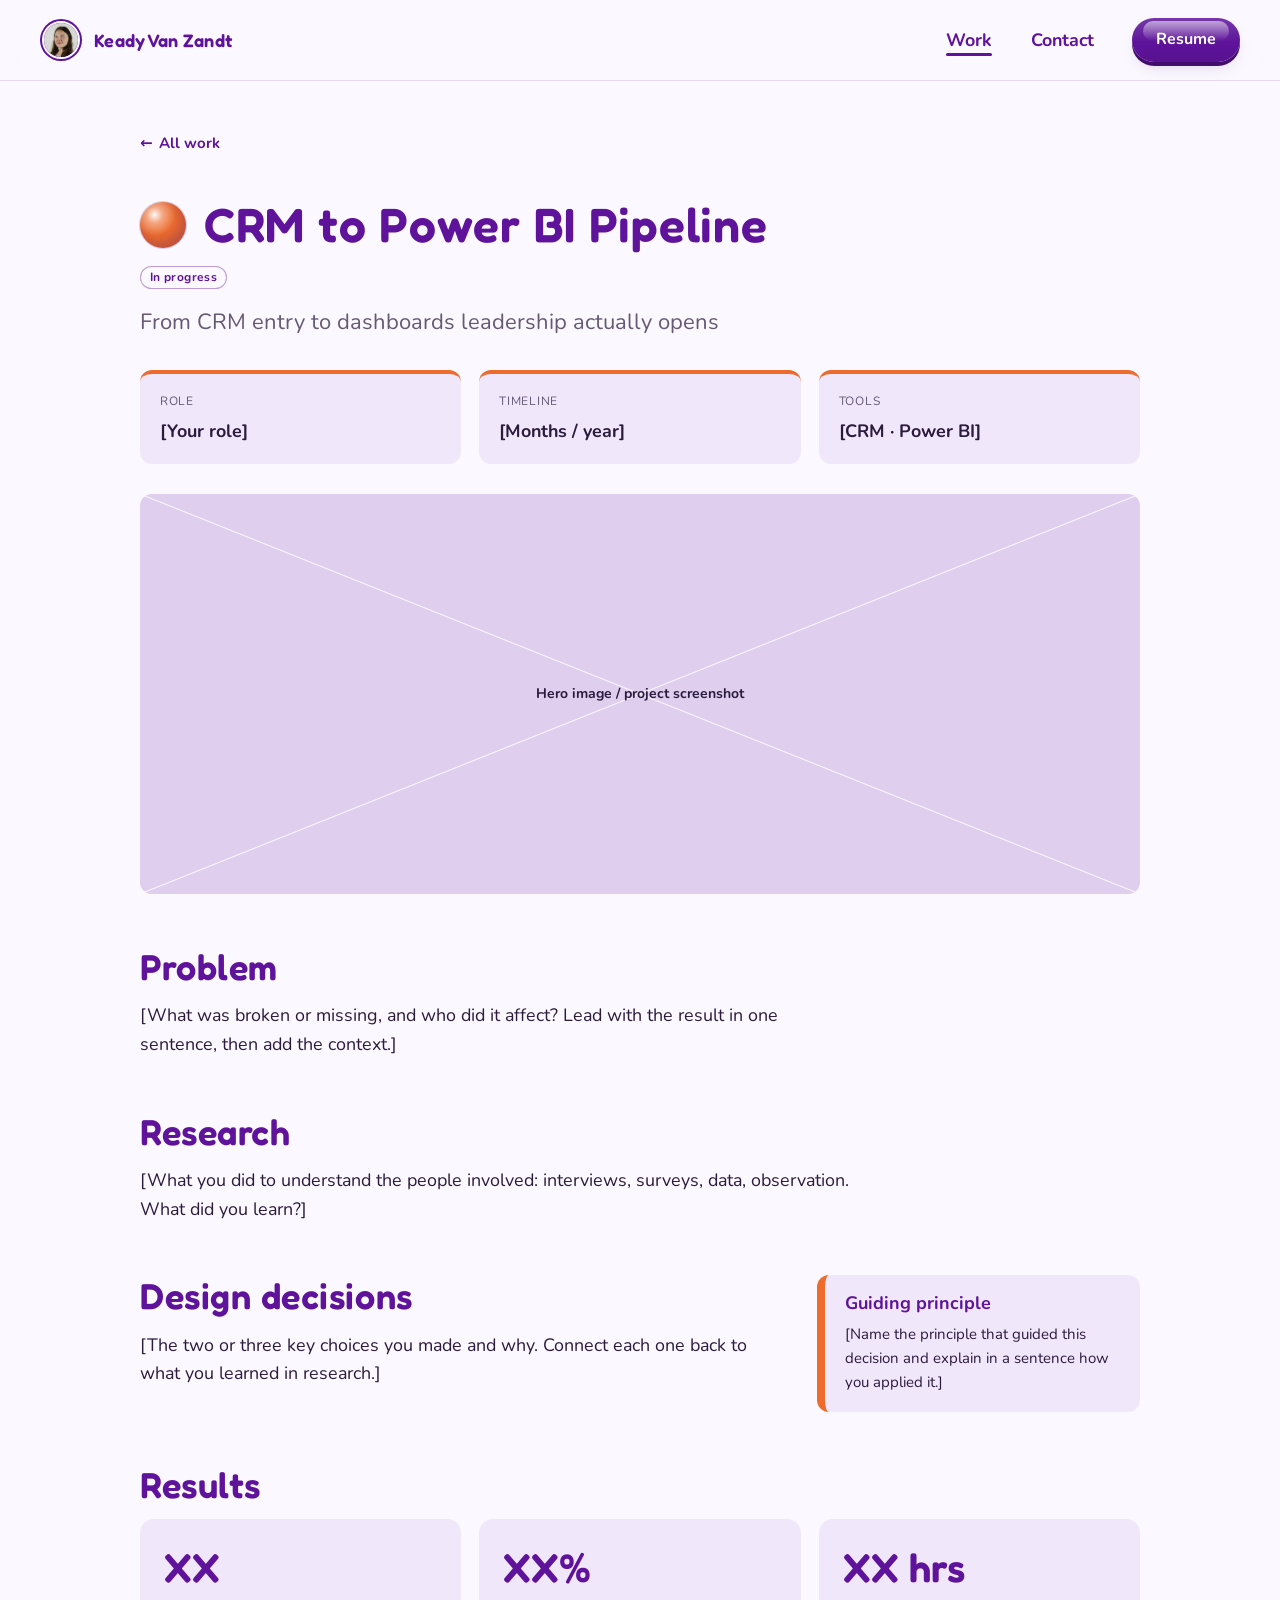
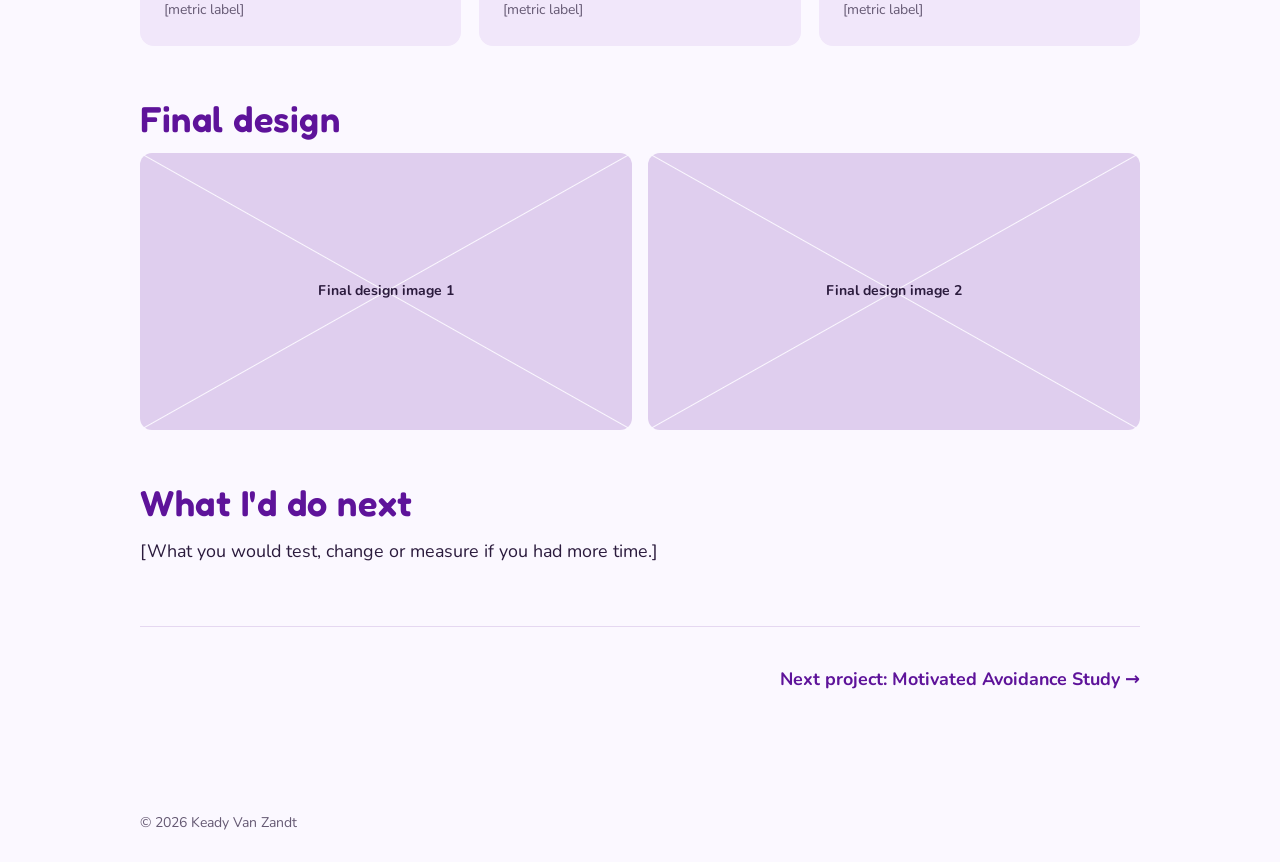
==== commit 9c304334: "Polish portfolio for hiring managers: links, copy, a11y, sharing - Real email, LinkedIn and GitHub l" ====
--- a/case-crm-power-bi.html
+++ b/case-crm-power-bi.html
@@ -5,6 +5,23 @@
 <meta name="viewport" content="width=device-width, initial-scale=1">
 <title>CRM to Power BI Pipeline | Keady Van Zandt</title>
 <meta name="description" content="From CRM entry to dashboards leadership actually opens. A case study by Keady Van Zandt.">
+<link rel="icon" href="assets/favicon.svg" type="image/svg+xml">
+<link rel="icon" href="assets/favicon-32.png" sizes="32x32" type="image/png">
+<link rel="apple-touch-icon" href="assets/apple-touch-icon.png">
+<!-- Link previews (LinkedIn, Slack, iMessage, etc.) -->
+<meta property="og:type" content="article">
+<meta property="og:site_name" content="Keady Van Zandt">
+<meta property="og:title" content="CRM to Power BI Pipeline | Keady Van Zandt">
+<meta property="og:description" content="From CRM entry to dashboards leadership actually opens. A case study by Keady Van Zandt.">
+<meta property="og:url" content="https://midnight-getaway.github.io/portfolio-site/case-crm-power-bi.html">
+<meta property="og:image" content="https://midnight-getaway.github.io/portfolio-site/assets/og-image.png">
+<meta property="og:image:width" content="1200">
+<meta property="og:image:height" content="630">
+<meta property="og:image:alt" content="Keady Van Zandt: Products that start with people. And end a little sweeter.">
+<meta name="twitter:card" content="summary_large_image">
+<meta name="twitter:title" content="CRM to Power BI Pipeline | Keady Van Zandt">
+<meta name="twitter:description" content="From CRM entry to dashboards leadership actually opens. A case study by Keady Van Zandt.">
+<meta name="twitter:image" content="https://midnight-getaway.github.io/portfolio-site/assets/og-image.png">
 <script>
   /* Runs before the page appears. Turns on animations, and if you arrived
      through a bubble, covers the page so the bubble can pop. Keep this on every page. */
@@ -38,7 +55,7 @@
     </a>
     <nav class="site-nav" aria-label="Main">
       <a href="index.html#work" aria-current="page">Work</a>
-      <a href="playground.html">Playground</a>
+      <!-- Hidden until Playground has real content: <a href="playground.html">Playground</a> -->
       <a href="index.html#contact">Contact</a>
       <a class="btn btn-sm" href="assets/Resume.pdf" target="_blank" rel="noopener">Resume</a>
     </nav>
@@ -52,6 +69,8 @@
     <a class="back-link" href="index.html#work" data-reveal="left"><span class="arrow" aria-hidden="true">←</span> All work</a>
 
     <h1 class="case-title"><span class="card-ball" aria-hidden="true"></span><span data-split>CRM to Power BI Pipeline</span></h1>
+    <!-- Delete this badge when the case study is finished -->
+    <span class="status-badge" data-status="draft">In progress</span>
     <p class="case-sub" data-reveal style="--d: 250ms">From CRM entry to dashboards leadership actually opens</p>
 
     <dl class="facts">
@@ -82,14 +101,16 @@
         <p>[The two or three key choices you made and why. Connect each one back to what you learned in research.]</p>
       </div>
       <aside class="callout" data-reveal="right" style="--d: 150ms">
-        <h3>100 Things principle</h3>
+        <h3>Guiding principle</h3>
         <p>[Name the principle that guided this decision and explain in a sentence how you applied it.]</p>
       </aside>
     </section>
 
     <section class="case-section">
       <h2 data-reveal>Results</h2>
-      <!-- Numbers like "~1,000" count up when they scroll into view -->
+      <!-- Numbers like "~1,000" count up when they scroll into view.
+           Metric ideas hiring managers look for: adoption rate, time to onboard,
+           training completion, support tickets reduced, time saved, active users. -->
       <div class="stats">
         <div class="stat" data-reveal style="--d: 0ms"><span class="stat-num">XX</span><span class="stat-label">[metric label]</span></div>
         <div class="stat" data-reveal style="--d: 120ms"><span class="stat-num">XX%</span><span class="stat-label">[metric label]</span></div>
--- a/css/styles.css
+++ b/css/styles.css
@@ -22,6 +22,7 @@
   /* ===== PALETTE TOKENS: change colors here and only here ===== */
   --grape:          #5E139A;   /* text, machine body, primary buttons, links */
   --grape-deep:     #430D6E;   /* machine base, button shadows and borders, hover states */
+  --plum:           #2B1B3D;   /* body text and long-form case study text */
   --orchid:         #EC77E4;   /* gumball accent (decorative only) */
   --lemon:          #F8E14D;   /* gumball accent (decorative only) */
   --aqua:           #6BDFE5;   /* gumball accent (decorative only) */
@@ -32,8 +33,10 @@
   --white:          #FFFFFF;   /* button text, gloss highlights, coin slot */
 
   /* ===== ROLES: what each token is used for (built from the palette above) ===== */
-  --ink: var(--grape);                                                     /* all text */
-  --ink-soft: color-mix(in srgb, var(--grape) 85%, var(--lavender-white)); /* secondary text: 6.15:1 on lilac */
+  --ink: var(--plum);                                                      /* body text: 13.2:1 on lilac */
+  --ink-soft: color-mix(in srgb, var(--plum) 72%, var(--lavender-white));  /* meta text: 5.43:1 on lilac, 6.18:1 on lavender-white */
+  --heading: var(--grape);                                                 /* headings, nav, buttons, links: 8.62:1 on lilac */
+  --link: var(--grape);
   --muted: var(--ink-soft);
   --line: color-mix(in srgb, var(--grape) 14%, var(--lavender-white));     /* dividers */
   --paper: var(--lavender-white);                                          /* page background */
@@ -60,8 +63,8 @@
   --header-h: 80px;
 
   /* ===== FONT TOKENS (loaded in each page's <head> from Google Fonts) ===== */
-  --font-display: "Fredoka", system-ui, sans-serif;  /* h1-h3, name, nav, buttons */
-  --font-body: "Nunito", system-ui, sans-serif;      /* paragraphs, lists, captions, fields */
+  --font-display: "Fredoka", system-ui, sans-serif;  /* large display only: name, h1, h2, section titles, big numbers */
+  --font-body: "Nunito", system-ui, sans-serif;      /* everything else: body, h3, nav, buttons, chips, labels */
 
   /* Type scale: headings shrink smoothly on small screens */
   --fs-h1: clamp(2.25rem, 1.6rem + 2.6vw, 3rem);
@@ -103,7 +106,9 @@
       color-mix(in srgb, var(--white) 40%, transparent) 18%,
       transparent 46%),
     var(--flavor, var(--orchid));
-  box-shadow: inset calc(var(--gb) * -.1) calc(var(--gb) * -.13) calc(var(--gb) * .22) var(--shade);
+  box-shadow:
+    inset calc(var(--gb) * -.1) calc(var(--gb) * -.13) calc(var(--gb) * .22) var(--shade),
+    0 0 0 1px color-mix(in srgb, var(--grape-deep) 18%, transparent);
 }
 .gumball { display: inline-block; width: var(--gb); height: var(--gb); vertical-align: middle; }
 
@@ -149,9 +154,32 @@
   letter-spacing: var(--ls-display);
   overflow-wrap: break-word;
 }
+h1, h2, h3 { color: var(--heading); }
 h1 { font-size: var(--fs-h1); }
 h2 { font-size: var(--fs-h2); }
-h3 { font-size: var(--fs-h3); }
+/* Smaller headings use Nunito (bold) for readability; Fredoka stays for big display text */
+h3 {
+  font-family: var(--font-body);
+  font-weight: 700;
+  font-size: var(--fs-h3);
+  letter-spacing: 0;
+}
+
+/* Inline links in running text: grape, underlined, thicker on hover and focus */
+main p a:not(.btn),
+main li a:not(.btn) {
+  color: var(--link);
+  text-decoration: underline;
+  text-decoration-thickness: 1px;
+  text-underline-offset: .18em;
+}
+main p a:not(.btn):hover,
+main p a:not(.btn):focus-visible,
+main li a:not(.btn):hover,
+main li a:not(.btn):focus-visible {
+  text-decoration-thickness: 2px;
+  text-decoration-color: var(--orchid);
+}
 input, select, textarea { font-family: var(--font-body); font-size: 1rem; }
 ::selection { background: var(--lemon); color: var(--ink); }
 
@@ -247,6 +275,8 @@
   font-weight: 600;
   font-size: 1.125rem;
   letter-spacing: var(--ls-display);
+  color: var(--heading);
+  min-height: 44px;
   text-decoration: none;
 }
 /* Little round headshot in the top-left corner */
@@ -275,10 +305,11 @@
   top: -14px;
   padding: 1px 7px;
   border-radius: 10px 10px 10px 2px;
-  background: var(--ink);
+  background: var(--grape);
   color: var(--white);
-  font-family: var(--font-display);
-  font-size: .875rem;
+  font-family: var(--font-body);
+  font-weight: 700;
+  font-size: .8125rem;
   line-height: 1.4;
   transform: rotate(12deg);
   animation: pop-in .35s var(--ease-spring);
@@ -287,14 +318,16 @@
 .site-nav {
   display: flex;
   align-items: center;
-  font-family: var(--font-display);
-  font-weight: 500;
-  letter-spacing: var(--ls-display);
+  font-family: var(--font-body);
+  font-weight: 700;
+  color: var(--heading);
   gap: clamp(16px, 3vw, 44px);
 }
 .site-nav a:not(.btn) {
   position: relative;
-  padding: 4px 0;
+  display: inline-flex;
+  align-items: center;
+  min-height: 44px;
   text-decoration: none;
 }
 .site-nav a:not(.btn)::after {
@@ -302,7 +335,7 @@
   position: absolute;
   left: 0;
   right: 0;
-  bottom: -2px;
+  bottom: 6px;
   height: 3px;
   border-radius: 3px;
   background: var(--grape);
@@ -333,10 +366,9 @@
     var(--grape) 55%,
     color-mix(in srgb, var(--grape) 80%, var(--grape-deep)) 100%);
   color: var(--on-primary);
-  font-family: var(--font-display);
+  font-family: var(--font-body);
   font-size: 1.125rem;
-  font-weight: 600;
-  letter-spacing: var(--ls-display);
+  font-weight: 700;
   line-height: 1.2;
   text-align: center;
   text-decoration: none;
@@ -370,7 +402,7 @@
 /* Secondary: transparent with a grape border and grape text */
 .btn-outline {
   background: transparent;
-  color: var(--ink);
+  color: var(--heading);
   box-shadow: inset 0 0 0 2px var(--grape), 0 4px 0 var(--line);
 }
 .btn-outline::before { opacity: .6; }
@@ -380,7 +412,7 @@
 }
 .btn-outline:active { box-shadow: inset 0 0 0 2px var(--grape), 0 1px 0 var(--line); }
 .btn-sm {
-  min-height: 42px;
+  min-height: 44px;
   padding: 0 24px;
   font-size: 1rem;
 }
@@ -416,6 +448,7 @@
   font-size: var(--fs-h1);
 }
 .tagline {
+  color: var(--heading);
   width: fit-content;      /* the wipe runs across the text, not the whole column */
   margin: 20px 0 0;
   padding-bottom: .3em;    /* room for the squiggle inside the box */
@@ -427,7 +460,7 @@
   display: inline-block;
   font-style: normal;
   font-weight: 700;
-  color: var(--ink);
+  color: var(--heading);
   padding-bottom: .12em;
 }
 /* Hand-drawn orchid squiggle that sits below the words (never through them) */
@@ -586,6 +619,10 @@
 .knob.is-idle { animation: knob-nudge 4s ease-in-out 2.4s 3; }
 .knob.is-idle::after { animation: ring 2s ease-out 2.4s 3; }
 .knob:hover { scale: 1.08; }
+.knob:focus-visible {
+  outline: 4px solid var(--lemon);       /* 7.8:1 against the grape body */
+  outline-offset: 4px;
+}
 .knob:active { scale: .94; }
 
 .turn-hint {
@@ -647,12 +684,12 @@
   padding: 9px 20px 9px 12px;
   border: 2px solid transparent;
   border-radius: 999px;
+  min-height: 44px;
   background: var(--lilac);
-  color: var(--ink);
-  font-family: var(--font-display);
+  color: var(--heading);
+  font-family: var(--font-body);
   font-size: var(--fs-small);
-  font-weight: 600;
-  letter-spacing: var(--ls-display);
+  font-weight: 700;
   cursor: pointer;
   transition:
     transform .4s var(--ease-spring),
@@ -756,6 +793,60 @@
 .card-ball.pop { animation: pop .5s var(--ease-spring); }
 .card:hover .card-ball { animation: roll .9s var(--ease-out); }
 .card-title { font-size: var(--fs-h3); }
+
+/* Category labels on each card; the dot matches the category's gumball */
+.card-tags {
+  display: flex;
+  flex-wrap: wrap;
+  gap: 6px 14px;
+  margin: 8px 0 0;
+  padding: 0;
+  list-style: none;
+  font-size: .8125rem;
+  font-weight: 700;
+  color: var(--ink-soft);
+}
+.card-tags li { display: inline-flex; align-items: center; gap: 6px; }
+.card-tags li::before {
+  --gb: 10px;
+  content: "";
+  width: var(--gb);
+  height: var(--gb);
+  border-radius: 50%;
+  background: var(--flavor);
+  box-shadow: inset -1px -1px 2px var(--shade), 0 0 0 1px color-mix(in srgb, var(--grape-deep) 25%, transparent);
+}
+
+/* "In progress" badge: delete the <span class="status-badge" data-status="draft"> to remove it */
+.status-badge[data-status="draft"] {
+  display: inline-block;
+  margin-left: 8px;
+  padding: 1px 9px;
+  border: 1px solid color-mix(in srgb, var(--grape) 40%, transparent);
+  border-radius: 999px;
+  background: var(--lavender-white);
+  color: var(--heading);                 /* 9.8:1 */
+  font-family: var(--font-body);
+  font-size: .75rem;
+  font-weight: 700;
+  letter-spacing: .03em;
+  vertical-align: 1px;
+}
+.case .status-badge[data-status="draft"] { margin: 14px 0 0; }
+
+/* Keyboard focus: ring around the whole card when its link is focused */
+.card:focus-within {
+  outline: 3px solid var(--grape);
+  outline-offset: 4px;
+}
+@supports selector(:has(*)) {
+  .card:focus-within { outline: none; }
+  .card:has(.card-link:focus-visible) {
+    outline: 3px solid var(--grape);
+    outline-offset: 4px;
+  }
+  .card-link:focus-visible { outline: none; }
+}
 .card-year { margin: 2px 0 0; font-size: .875rem; color: var(--ink-soft); }
 .card-headline {
   margin: 26px 0 0;
@@ -767,6 +858,7 @@
 .card-meta { margin: 16px 0 0; font-size: .9375rem; color: var(--ink-soft); }
 .card-link {
   display: inline-block;
+  color: var(--link);
   margin-top: 12px;
   font-weight: 700;
   text-decoration: none;
@@ -864,14 +956,17 @@
 
 .back-link {
   display: inline-flex;
+  align-items: center;
   gap: 6px;
+  min-height: 44px;
   font-size: .9375rem;
   font-weight: 700;
-  color: var(--ink-soft);
+  color: var(--link);
   text-decoration: none;
 }
 .back-link .arrow { transition: transform .4s var(--ease-spring); }
-.back-link:hover { color: var(--ink); }
+.back-link:hover,
+.back-link:focus-visible { text-decoration: underline; text-underline-offset: .18em; }
 .back-link:hover .arrow { transform: translateX(-5px); }
 
 .case-title {
@@ -951,7 +1046,7 @@
 .callout:hover { transform: translateY(-4px) rotate(-1deg); box-shadow: 0 18px 30px -20px var(--flavor); }
 .callout h3 {
   margin-bottom: 8px;
-  font-size: var(--fs-h3);
+  font-size: 1.125rem;
 }
 .callout p { margin: 0; font-size: .9375rem; }
 
@@ -968,7 +1063,7 @@
 }
 .stat { border-top: 4px solid transparent; }
 .stat:hover { transform: translateY(-5px); border-top-color: var(--flavor); box-shadow: 0 16px 30px -22px var(--flavor); }
-.stat-num { display: block; font-family: var(--font-display); font-size: 2.5rem; font-weight: 600; line-height: 1; font-variant-numeric: tabular-nums; }
+.stat-num { display: block; color: var(--heading); font-family: var(--font-display); font-size: 2.5rem; font-weight: 600; line-height: 1; font-variant-numeric: tabular-nums; }
 .stat-label { display: block; margin-top: 12px; font-size: .875rem; color: var(--ink-soft); }
 
 .gallery {
@@ -984,10 +1079,11 @@
   border-top: 1px solid var(--line);
   text-align: right;
 }
-.next-project a { font-weight: 700; text-decoration: none; }
+.next-project a { display: inline-block; padding: 10px 0; color: var(--link); font-weight: 700; text-decoration: none; }
 .next-project .arrow { display: inline-block; transition: transform .4s var(--ease-spring); }
 .next-project a:hover .arrow { transform: translateX(8px); }
-.next-project a:hover { text-decoration: underline; text-decoration-color: var(--flavor); text-decoration-thickness: 3px; text-underline-offset: 5px; }
+.next-project a:hover,
+.next-project a:focus-visible { text-decoration: underline; text-decoration-color: var(--flavor); text-decoration-thickness: 3px; text-underline-offset: 5px; }
 
 /* Playground page */
 .page-intro { padding: 64px 0 24px; }
@@ -1095,9 +1191,9 @@
   mask-composite: intersect;
 }
 /* The film stretches and thins for a split second... */
-.pop-cover.is-straining { animation: strain .14s ease-in forwards; }
+.pop-cover.is-straining { animation: strain .08s ease-in forwards; }
 /* ...then tears and snaps back */
-.pop-cover.is-popping   { animation: tear .36s cubic-bezier(.2, .75, .3, 1) forwards; }
+.pop-cover.is-popping   { animation: tear .3s cubic-bezier(.2, .75, .3, 1) forwards; }
 
 
 /* ---------- 10. Keyframes ---------- */
@@ -1188,8 +1284,24 @@
 
 
 /* ---------- 12. Reduced motion ---------- */
+/* For people who ask their system for less motion. js/main.js also skips:
+   the gumball drop (cards just appear), the bubble page transition, the
+   letter-by-letter headings, the card tilt and the filter animation. */
 @media (prefers-reduced-motion: reduce) {
   html { scroll-behavior: auto; }
+  .char,
+  .tagline,
+  .tagline em::after,
+  .knob,
+  .headshot-wrap::before { animation: none !important; }
+  .tagline { -webkit-mask-image: none !important; mask-image: none !important; }
+  .tagline em::after { clip-path: none !important; }
+  .flying-ball,
+  .bubble,
+  .pop-cover,
+  .is-arriving body::after { display: none !important; }
+  .brand:hover .brand-photo,
+  .headshot-wrap:hover .headshot { transform: none; }
   *, *::before, *::after {
     animation-duration: .01ms !important;
     animation-iteration-count: 1 !important;
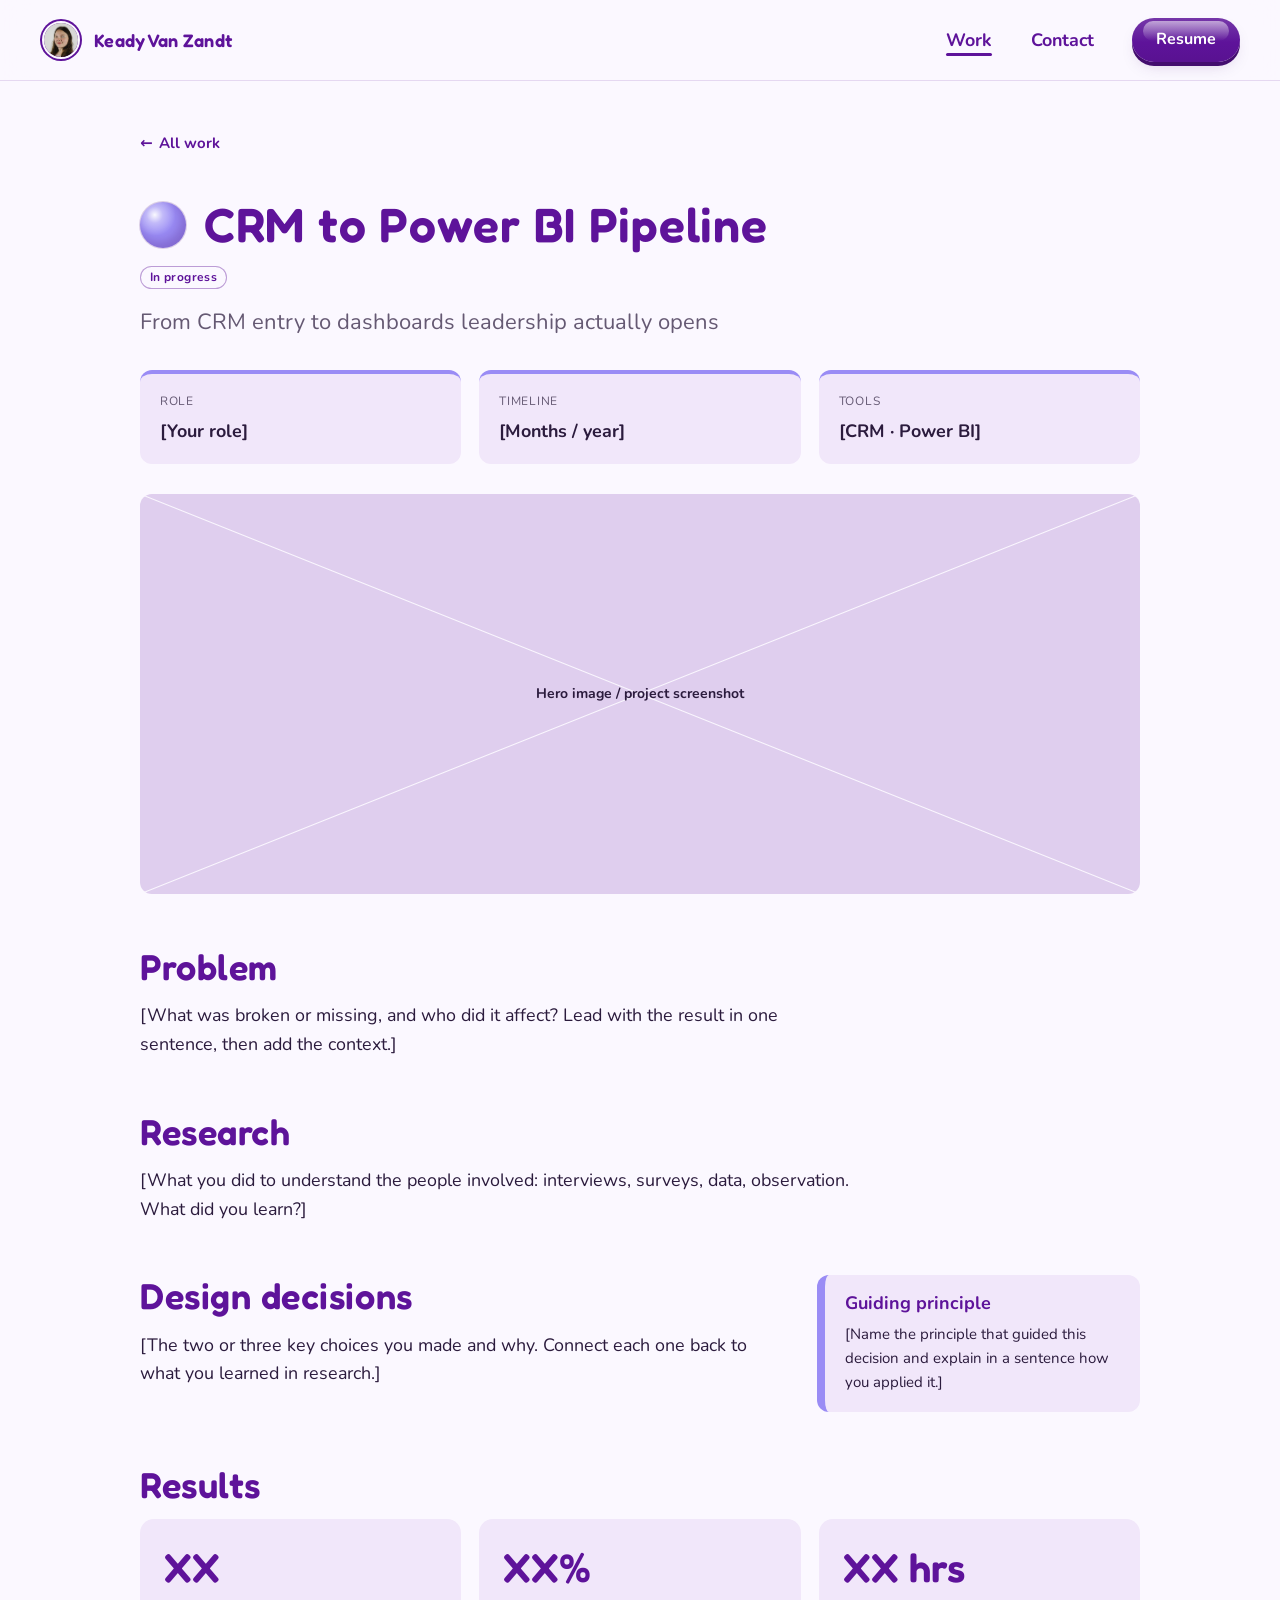
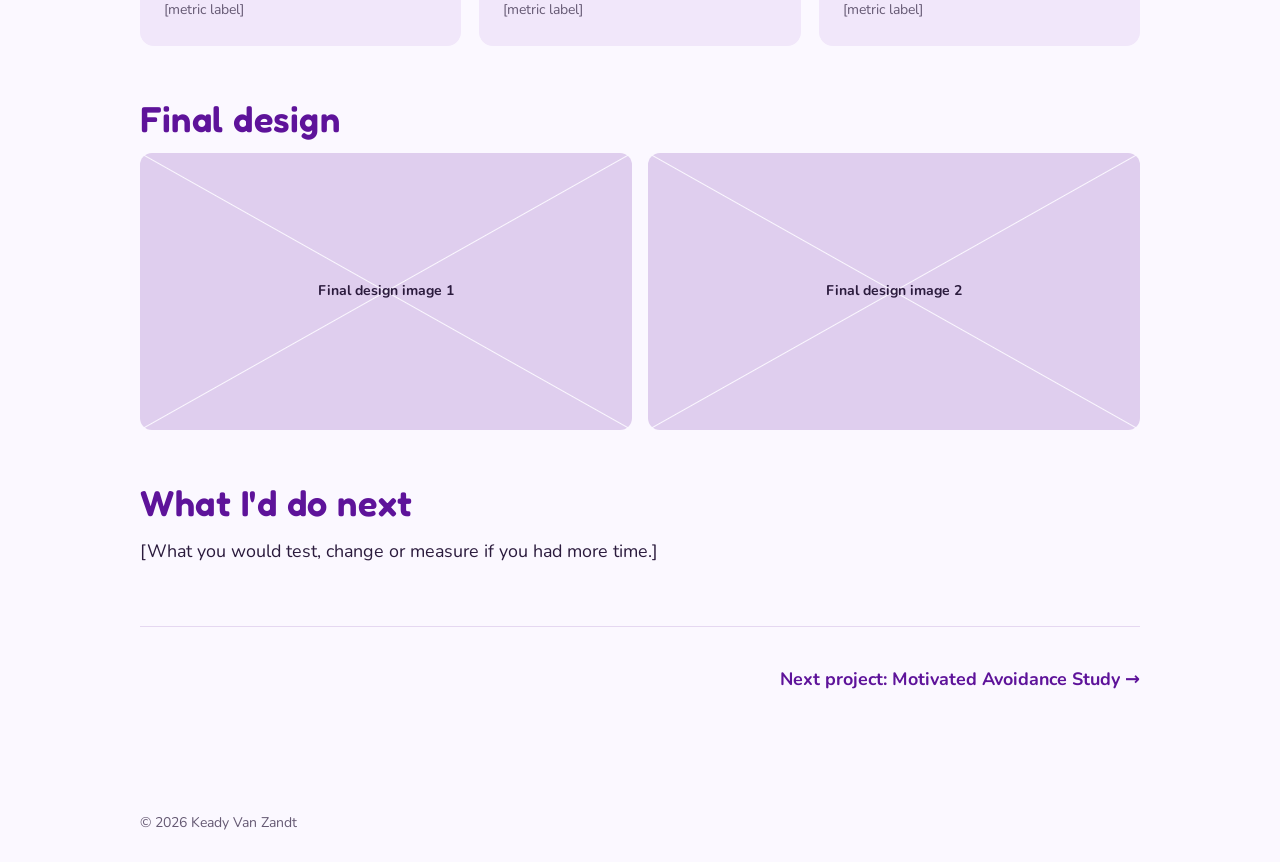
==== commit 45199883: "Replace orange with periwinkle Product category, machine gumballs, contact photo ring and share imag" ====
--- a/case-crm-power-bi.html
+++ b/case-crm-power-bi.html
@@ -62,8 +62,8 @@
   </div>
 </header>
 
-<!-- data-color sets this page's gumball color (orchid, aqua, lemon, spring-green, tangerine) -->
-<main id="main" class="case" data-color="tangerine">
+<!-- data-color sets this page's gumball color (orchid, aqua, lemon, spring-green, periwinkle) -->
+<main id="main" class="case" data-color="periwinkle">
   <div class="container narrow">
 
     <a class="back-link" href="index.html#work" data-reveal="left"><span class="arrow" aria-hidden="true">←</span> All work</a>
--- a/css/styles.css
+++ b/css/styles.css
@@ -27,7 +27,7 @@
   --lemon:          #F8E14D;   /* gumball accent (decorative only) */
   --aqua:           #6BDFE5;   /* gumball accent (decorative only) */
   --spring-green:   #64D86A;   /* gumball accent (decorative only) */
-  --tangerine:      #EC6B2D;   /* gumball accent (decorative only) */
+  --periwinkle:     #9A8CF5;   /* gumball accent (decorative only) */
   --lavender-white: #FBF8FF;   /* page background */
   --lilac:          #F1E7FA;   /* cards and tag pills */
   --white:          #FFFFFF;   /* button text, gloss highlights, coin slot */
@@ -53,7 +53,7 @@
   --glass: var(--white);
 
   /* Project categories: each gets its own gumball color */
-  --cat-product: var(--tangerine);
+  --cat-product: var(--periwinkle);
   --cat-design: var(--aqua);
   --cat-research: var(--spring-green);
   --cat-pm: var(--orchid);
@@ -85,7 +85,7 @@
 [data-color="lemon"]        { --flavor: var(--lemon); }
 [data-color="aqua"]         { --flavor: var(--aqua); }
 [data-color="spring-green"] { --flavor: var(--spring-green); }
-[data-color="tangerine"]    { --flavor: var(--tangerine); }
+[data-color="periwinkle"]   { --flavor: var(--periwinkle); }
 
 
 /* ---------- Reusable gumball ----------
@@ -920,8 +920,8 @@
   position: absolute;
   inset: -14px;
   border-radius: 50%;
-  /* Two accents for this section: tangerine and lemon */
-  background: conic-gradient(var(--tangerine), var(--lemon), var(--tangerine), var(--lemon), var(--tangerine));
+  /* Two accents for this section: periwinkle and lemon */
+  background: conic-gradient(var(--periwinkle), var(--lemon), var(--periwinkle), var(--lemon), var(--periwinkle));
 }
 .headshot-wrap:hover::before { animation: spin 3s linear infinite; }
 .headshot-wrap::after {
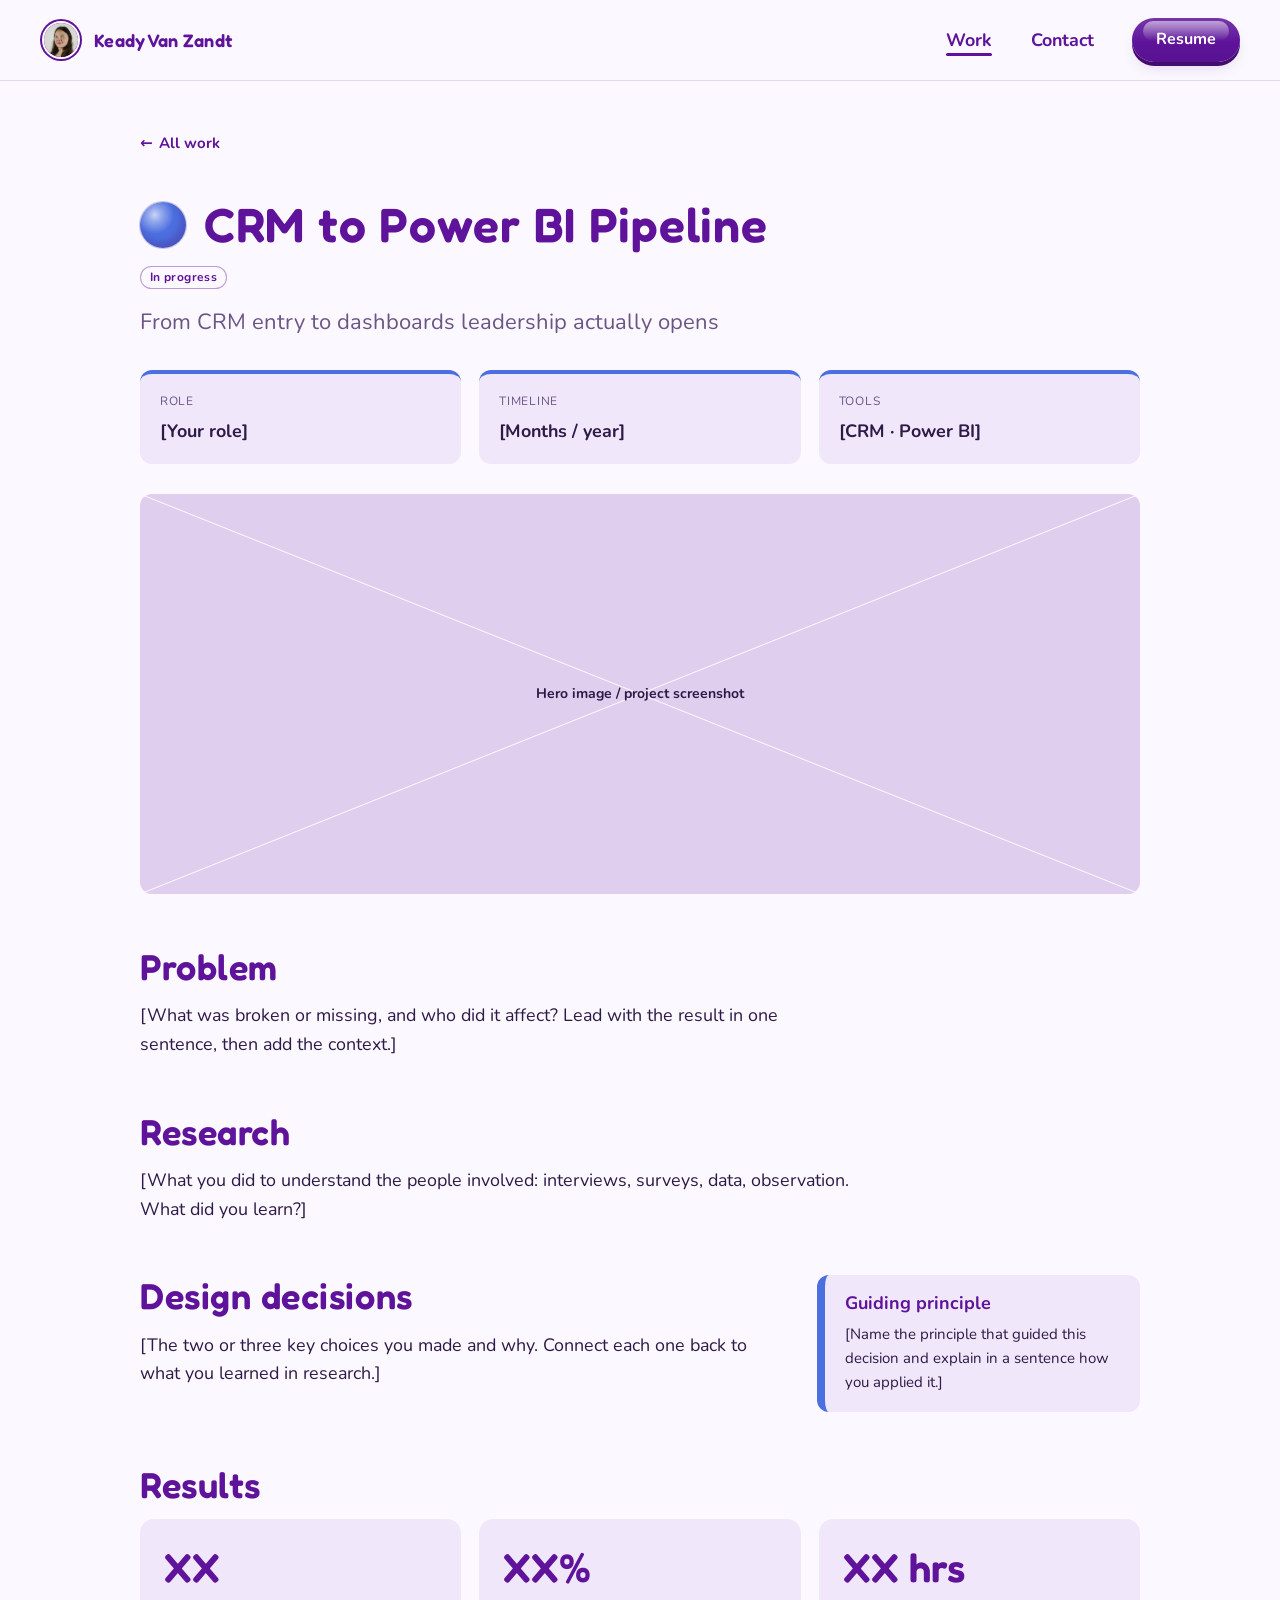
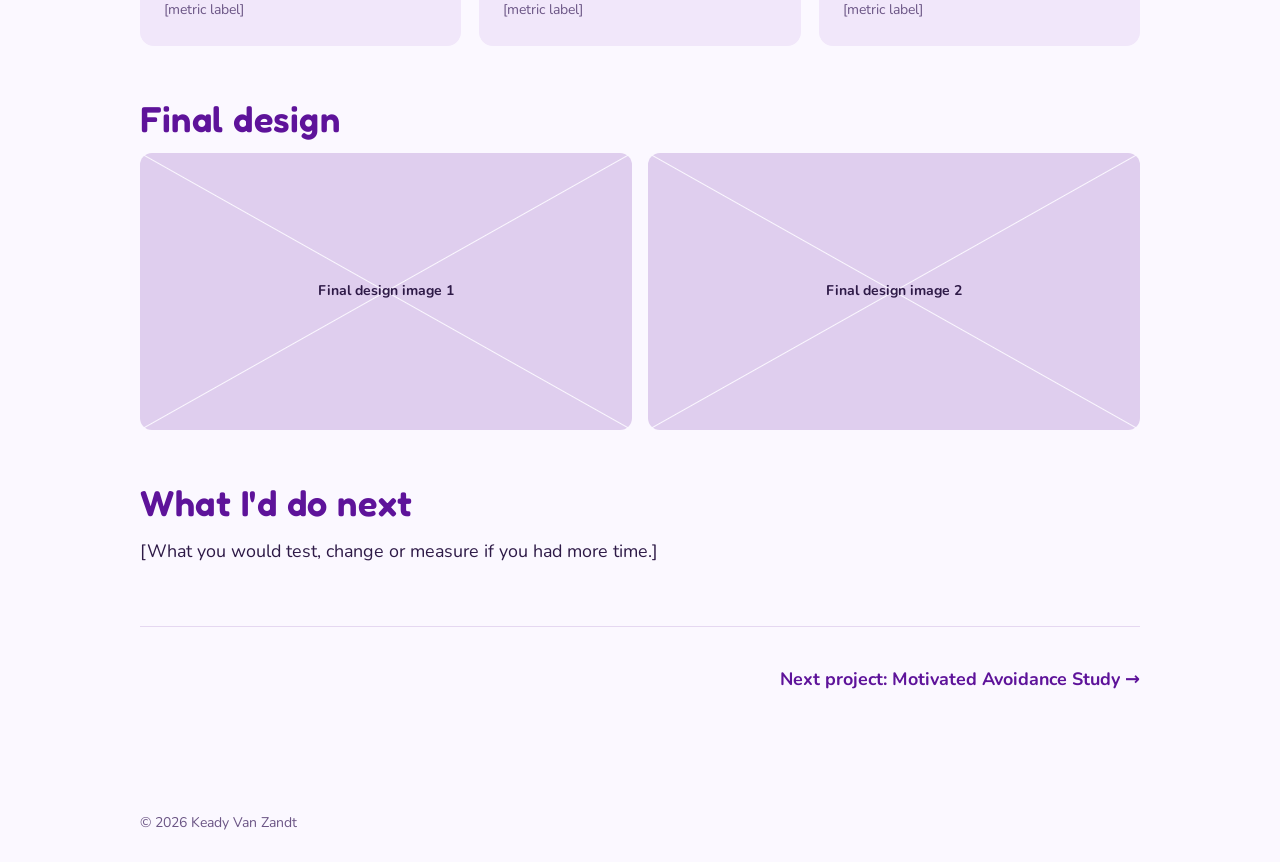
==== commit 5ac9803d: "Switch to jewel-tone category palette and fix color mismatches - Body text #2E1A47, solid muted text" ====
--- a/case-crm-power-bi.html
+++ b/case-crm-power-bi.html
@@ -31,7 +31,7 @@
       var c = sessionStorage.getItem("kv-bubble");
       if (c && !matchMedia("(prefers-reduced-motion: reduce)").matches) {
         d.classList.add("is-arriving");
-        d.style.setProperty("--arrive", "var(--" + c + ")");
+        d.style.setProperty("--arrive", "var(--cat-" + c + ")");
       } else if (c) { sessionStorage.removeItem("kv-bubble"); }
     } catch (e) {}
   })(document.documentElement);
@@ -62,8 +62,8 @@
   </div>
 </header>
 
-<!-- data-color sets this page's gumball color (orchid, aqua, lemon, spring-green, periwinkle) -->
-<main id="main" class="case" data-color="periwinkle">
+<!-- data-color sets this page's category color: product, design, research, pm or cs (colors live in the --cat-* variables) -->
+<main id="main" class="case" data-color="product">
   <div class="container narrow">
 
     <a class="back-link" href="index.html#work" data-reveal="left"><span class="arrow" aria-hidden="true">←</span> All work</a>
@@ -133,7 +133,7 @@
     </section>
 
     <nav class="next-project" aria-label="Next project" data-reveal>
-      <a href="case-motivated-avoidance.html" data-bubble data-color="spring-green">Next project: Motivated Avoidance Study <span class="arrow" aria-hidden="true">→</span></a>
+      <a href="case-motivated-avoidance.html" data-bubble data-color="research">Next project: Motivated Avoidance Study <span class="arrow" aria-hidden="true">→</span></a>
     </nav>
 
   </div>
--- a/css/styles.css
+++ b/css/styles.css
@@ -22,19 +22,22 @@
   /* ===== PALETTE TOKENS: change colors here and only here ===== */
   --grape:          #5E139A;   /* text, machine body, primary buttons, links */
   --grape-deep:     #430D6E;   /* machine base, button shadows and borders, hover states */
-  --plum:           #2B1B3D;   /* body text and long-form case study text */
-  --orchid:         #EC77E4;   /* gumball accent (decorative only) */
-  --lemon:          #F8E14D;   /* gumball accent (decorative only) */
-  --aqua:           #6BDFE5;   /* gumball accent (decorative only) */
-  --spring-green:   #64D86A;   /* gumball accent (decorative only) */
-  --periwinkle:     #9A8CF5;   /* gumball accent (decorative only) */
+  --plum:           #2E1A47;   /* body text and long-form case study text */
+  --muted-plum:     #6B5585;   /* meta lines, footer, filter status */
+
+  /* Jewel-tone gumball colors (decorative only, never used for text) */
+  --cobalt:         #4C6FE0;
+  --teal:           #1A9E9A;
+  --emerald:        #3FA34D;
+  --berry:          #C2418F;
+  --gold:           #D9B23A;
   --lavender-white: #FBF8FF;   /* page background */
   --lilac:          #F1E7FA;   /* cards and tag pills */
   --white:          #FFFFFF;   /* button text, gloss highlights, coin slot */
 
   /* ===== ROLES: what each token is used for (built from the palette above) ===== */
-  --ink: var(--plum);                                                      /* body text: 13.2:1 on lilac */
-  --ink-soft: color-mix(in srgb, var(--plum) 72%, var(--lavender-white));  /* meta text: 5.43:1 on lilac, 6.18:1 on lavender-white */
+  --ink: var(--plum);              /* body text: 14.74:1 on lavender-white, 12.95:1 on lilac */
+  --ink-soft: var(--muted-plum);   /* muted text: 6.12:1 on lavender-white, 5.38:1 on lilac */
   --heading: var(--grape);                                                 /* headings, nav, buttons, links: 8.62:1 on lilac */
   --link: var(--grape);
   --muted: var(--ink-soft);
@@ -52,11 +55,14 @@
   --machine-line: var(--grape-deep);
   --glass: var(--white);
 
-  /* Project categories: each gets its own gumball color */
-  --cat-product: var(--periwinkle);
-  --cat-design: var(--aqua);
-  --cat-research: var(--spring-green);
-  --cat-pm: var(--orchid);
+  /* Project categories: the single source of truth for category colors.
+     Everything (filter chips, card gumballs, card labels, hero tags, case
+     study headers, the machine) uses these through data-color="<category>". */
+  --cat-product: var(--cobalt);
+  --cat-design: var(--teal);
+  --cat-research: var(--emerald);
+  --cat-pm: var(--berry);
+  --cat-cs: var(--gold);
 
   --radius: 18px;
   --max: 1200px;
@@ -81,11 +87,11 @@
 }
 
 /* Any element with data-color="..." gets that flavor as --flavor */
-[data-color="orchid"]       { --flavor: var(--orchid); }
-[data-color="lemon"]        { --flavor: var(--lemon); }
-[data-color="aqua"]         { --flavor: var(--aqua); }
-[data-color="spring-green"] { --flavor: var(--spring-green); }
-[data-color="periwinkle"]   { --flavor: var(--periwinkle); }
+[data-color="product"]  { --flavor: var(--cat-product); }
+[data-color="design"]   { --flavor: var(--cat-design); }
+[data-color="research"] { --flavor: var(--cat-research); }
+[data-color="pm"]       { --flavor: var(--cat-pm); }
+[data-color="cs"]       { --flavor: var(--cat-cs); }
 
 
 /* ---------- Reusable gumball ----------
@@ -97,18 +103,20 @@
 .flying-ball,
 .chip::before,
 .roles li::before,
+.card-tags li::before,
 .case-section ul li::before {
   --gb: 16px;
+  /* Highlight and shadow are mixed from the gumball's own color */
+  --gb-base: var(--flavor, var(--grape));
+  --gb-hi: color-mix(in srgb, var(--gb-base) 30%, var(--white));
+  --gb-lo: color-mix(in srgb, var(--gb-base) 62%, var(--grape-deep));
   border-radius: 50%;
   background:
-    radial-gradient(circle at 32% 28%,
-      color-mix(in srgb, var(--white) 95%, transparent) 0,
-      color-mix(in srgb, var(--white) 40%, transparent) 18%,
-      transparent 46%),
-    var(--flavor, var(--orchid));
+    radial-gradient(circle at 32% 28%, var(--gb-hi) 0, color-mix(in srgb, var(--gb-hi) 55%, transparent) 16%, transparent 42%),
+    radial-gradient(circle at 42% 38%, var(--gb-base) 48%, var(--gb-lo) 100%);
   box-shadow:
-    inset calc(var(--gb) * -.1) calc(var(--gb) * -.13) calc(var(--gb) * .22) var(--shade),
-    0 0 0 1px color-mix(in srgb, var(--grape-deep) 18%, transparent);
+    inset calc(var(--gb) * -.08) calc(var(--gb) * -.1) calc(var(--gb) * .2) color-mix(in srgb, var(--gb-lo) 55%, transparent),
+    0 0 0 1px color-mix(in srgb, var(--gb-lo) 30%, transparent);
 }
 .gumball { display: inline-block; width: var(--gb); height: var(--gb); vertical-align: middle; }
 
@@ -178,10 +186,10 @@
 main li a:not(.btn):hover,
 main li a:not(.btn):focus-visible {
   text-decoration-thickness: 2px;
-  text-decoration-color: var(--orchid);
+  text-decoration-color: var(--berry);
 }
 input, select, textarea { font-family: var(--font-body); font-size: 1rem; }
-::selection { background: var(--lemon); color: var(--ink); }
+::selection { background: color-mix(in srgb, var(--berry) 22%, var(--white)); color: var(--ink); }
 
 .container {
   width: min(100% - 48px, var(--max));
@@ -429,14 +437,14 @@
 
 /* Soft colored shapes drifting behind the hero */
 .blobs { position: absolute; inset: 0; z-index: -1; pointer-events: none; }
-/* One very soft orchid glow behind the machine */
+/* One very soft berry glow behind the machine */
 .blob {
   position: absolute;
   border-radius: 50%;
   filter: blur(60px);
   opacity: .12;
 }
-.blob-1 { width: 460px; height: 460px; right: 2%; top: -60px; background: var(--orchid); }
+.blob-1 { width: 460px; height: 460px; right: 2%; top: -60px; background: var(--berry); }
 
 .hero .container {
   display: grid;
@@ -463,7 +471,7 @@
   color: var(--heading);
   padding-bottom: .12em;
 }
-/* Hand-drawn orchid squiggle that sits below the words (never through them) */
+/* Hand-drawn berry squiggle that sits below the words (never through them) */
 .tagline em::after {
   content: "";
   position: absolute;
@@ -471,7 +479,7 @@
   right: .1em;
   bottom: -.22em;
   height: .32em;
-  background: var(--orchid);
+  background: var(--berry);
   -webkit-mask: url("data:image/svg+xml,%3Csvg xmlns='http://www.w3.org/2000/svg' viewBox='0 0 200 14' preserveAspectRatio='none'%3E%3Cpath d='M3 9 C30 3 55 3 80 8 S130 13 155 7 S190 4 197 8' fill='none' stroke='black' stroke-width='5' stroke-linecap='round'/%3E%3C/svg%3E") no-repeat 0 0 / 100% 100%;
   mask: url("data:image/svg+xml,%3Csvg xmlns='http://www.w3.org/2000/svg' viewBox='0 0 200 14' preserveAspectRatio='none'%3E%3Cpath d='M3 9 C30 3 55 3 80 8 S130 13 155 7 S190 4 197 8' fill='none' stroke='black' stroke-width='5' stroke-linecap='round'/%3E%3C/svg%3E") no-repeat 0 0 / 100% 100%;
 }
@@ -525,12 +533,11 @@
 }
 .roles li::before {
   --gb: 12px;
-  --flavor: var(--lemon);       /* one accent for the hero tags */
   content: "";
   width: var(--gb);
   height: var(--gb);
 }
-.roles li:hover { transform: translateY(-3px) rotate(-2deg); background: color-mix(in srgb, var(--lemon) 35%, var(--lilac)); }
+.roles li:hover { transform: translateY(-3px) rotate(-2deg); background: color-mix(in srgb, var(--flavor) 16%, var(--lilac)); }
 .intro {
   max-width: 52ch;
   margin: 18px 0 0;
@@ -568,8 +575,10 @@
 .machine-base { fill: var(--machine-dark); stroke: var(--machine-line); stroke-width: 4; }
 
 /* Gloss and shade overlays for the SVG gumballs (gradients are in index.html) */
-.gb-gloss-hi  { stop-color: var(--white); }
-.gb-shade-lo  { stop-color: var(--grape); }
+/* Stops for the machine's gumball gradients (created in main.js, one per category) */
+.gb-stop-hi   { stop-color: color-mix(in srgb, var(--flavor) 30%, var(--white)); }
+.gb-stop-base { stop-color: var(--flavor); }
+.gb-stop-lo   { stop-color: color-mix(in srgb, var(--flavor) 62%, var(--grape-deep)); }
 .gumball {
   transform-box: fill-box;
   transform-origin: center;
@@ -620,7 +629,7 @@
 .knob.is-idle::after { animation: ring 2s ease-out 2.4s 3; }
 .knob:hover { scale: 1.08; }
 .knob:focus-visible {
-  outline: 4px solid var(--lemon);       /* 7.8:1 against the grape body */
+  outline: 4px solid var(--gold);        /* 5.10:1 against the grape body */
   outline-offset: 4px;
 }
 .knob:active { scale: .94; }
@@ -630,13 +639,14 @@
   left: 61%;
   top: 72%;
   margin: 0;
+  color: var(--grape);
   pointer-events: none;
 }
 .turn-hint svg {
   display: block;
   width: 90px;
   fill: none;
-  stroke: var(--ink);
+  stroke: currentColor;   /* grape, from .turn-hint */
   stroke-width: 2.5;
   stroke-linecap: round;
 }
@@ -808,13 +818,11 @@
 }
 .card-tags li { display: inline-flex; align-items: center; gap: 6px; }
 .card-tags li::before {
-  --gb: 10px;
+  --gb: 11px;
   content: "";
+  flex: none;
   width: var(--gb);
   height: var(--gb);
-  border-radius: 50%;
-  background: var(--flavor);
-  box-shadow: inset -1px -1px 2px var(--shade), 0 0 0 1px color-mix(in srgb, var(--grape-deep) 25%, transparent);
 }
 
 /* "In progress" badge: delete the <span class="status-badge" data-status="draft"> to remove it */
@@ -920,8 +928,8 @@
   position: absolute;
   inset: -14px;
   border-radius: 50%;
-  /* Two accents for this section: periwinkle and lemon */
-  background: conic-gradient(var(--periwinkle), var(--lemon), var(--periwinkle), var(--lemon), var(--periwinkle));
+  /* Two accents for this section: berry and gold */
+  background: conic-gradient(var(--berry), var(--gold), var(--berry), var(--gold), var(--berry));
 }
 .headshot-wrap:hover::before { animation: spin 3s linear infinite; }
 .headshot-wrap::after {
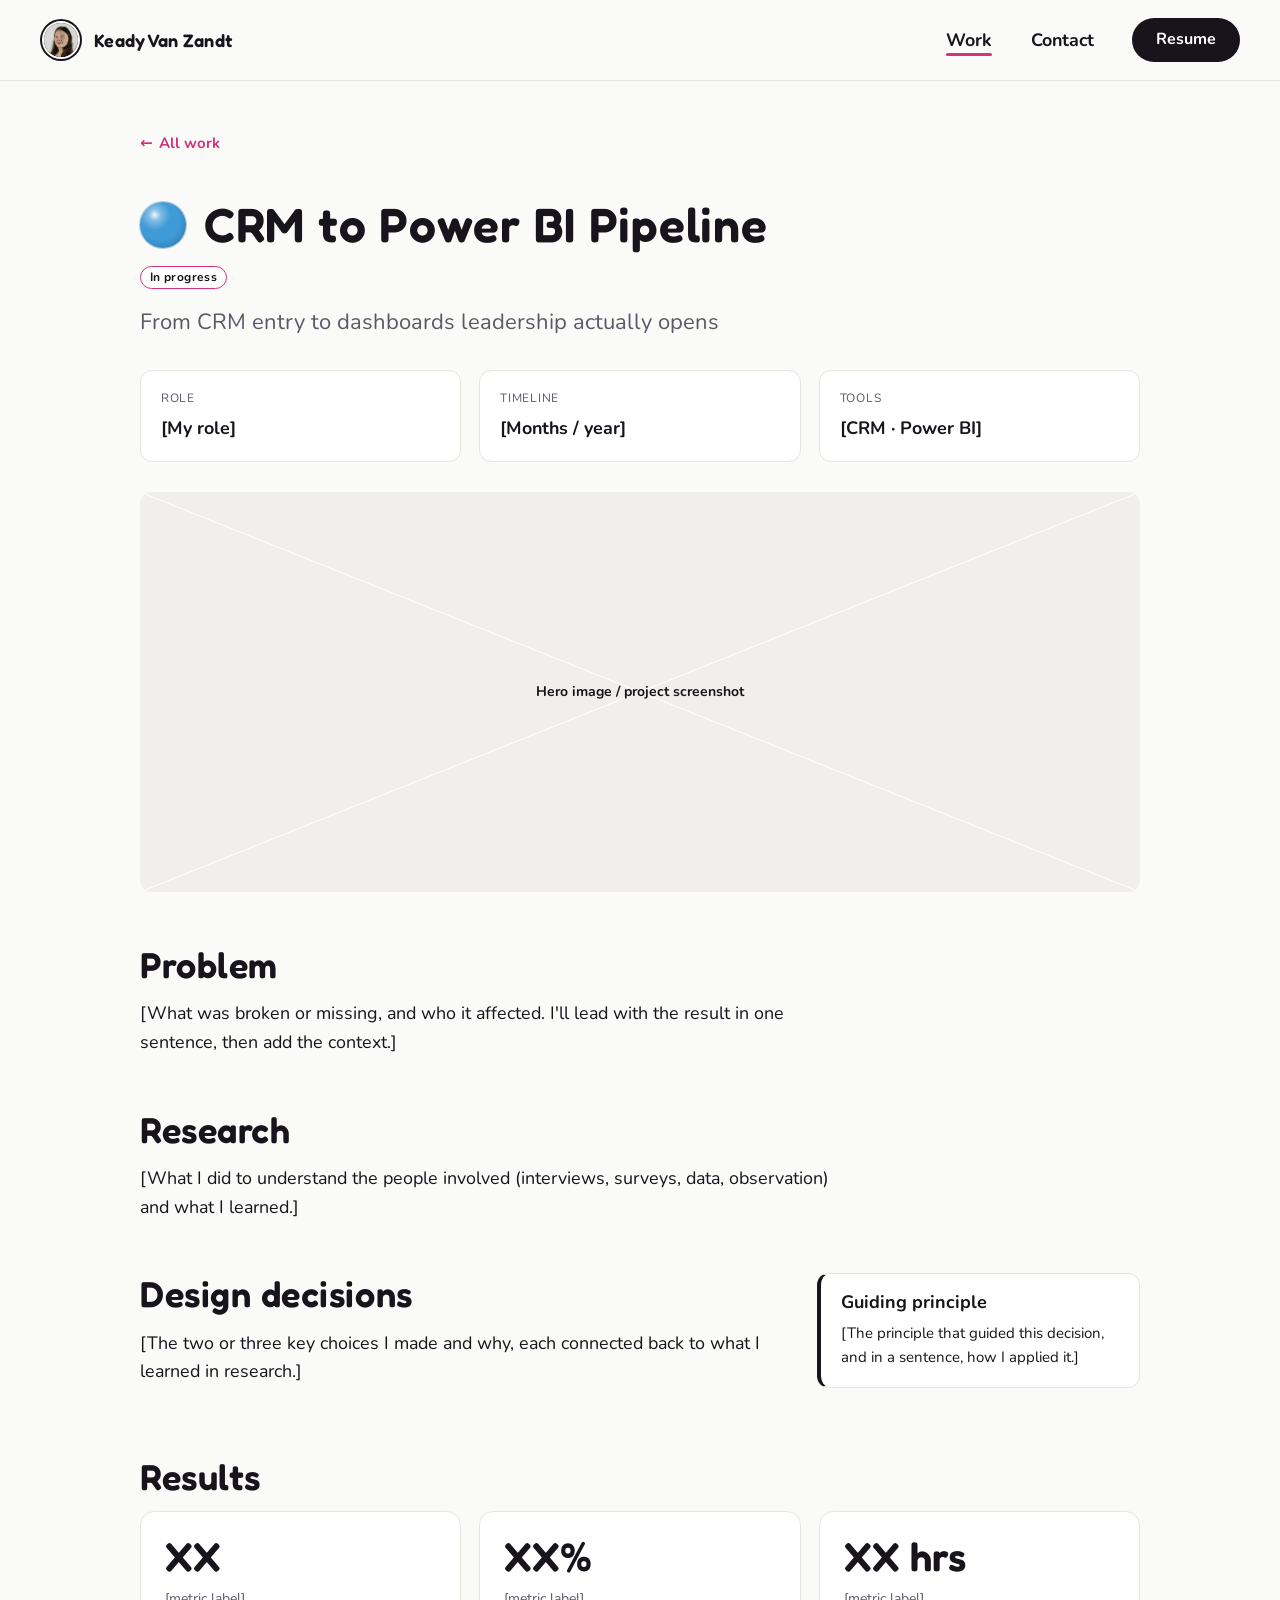
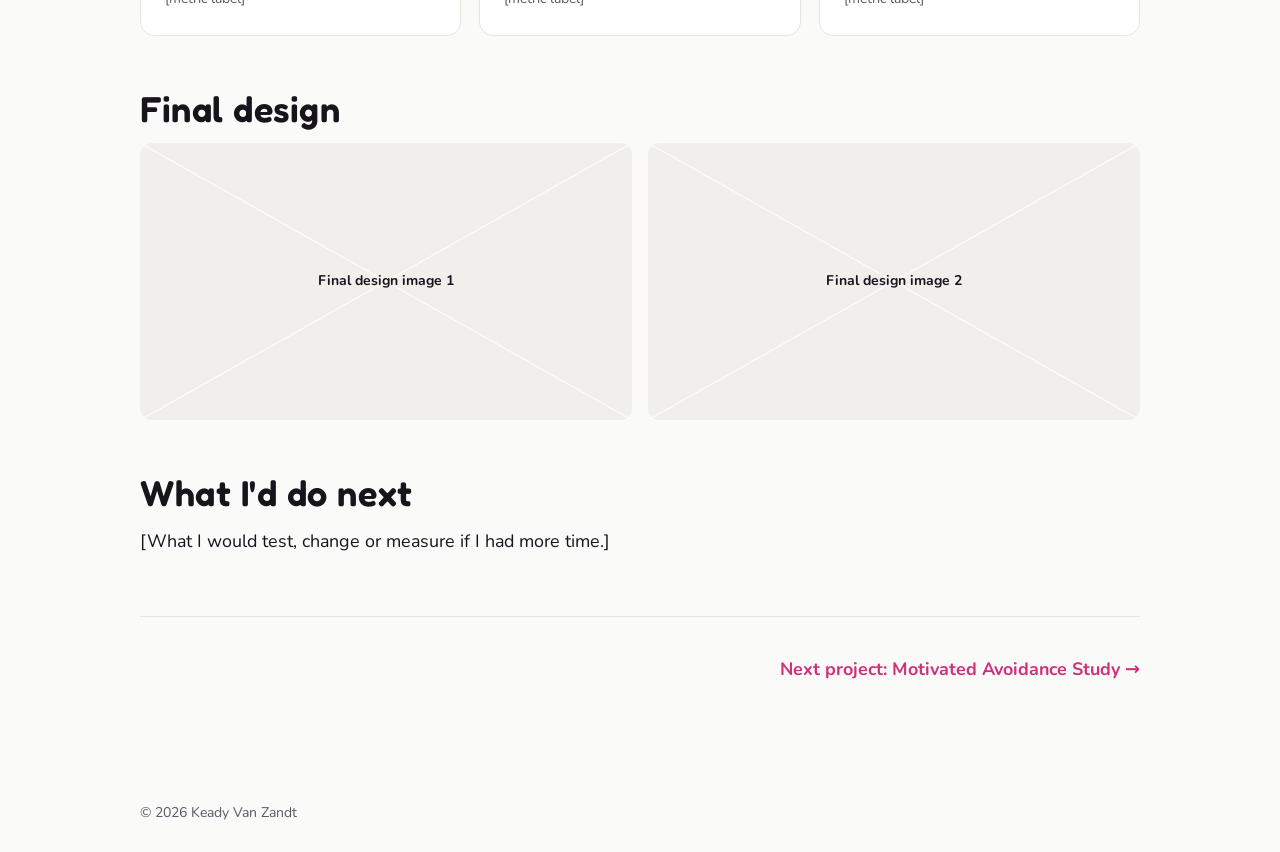
==== commit bccb8d0b: "Neutral redesign: the gumball machine is the only color - Neutral base: #FAFAF8 page, white cards wi" ====
--- a/case-crm-power-bi.html
+++ b/case-crm-power-bi.html
@@ -31,7 +31,7 @@
       var c = sessionStorage.getItem("kv-bubble");
       if (c && !matchMedia("(prefers-reduced-motion: reduce)").matches) {
         d.classList.add("is-arriving");
-        d.style.setProperty("--arrive", "var(--cat-" + c + ")");
+        d.style.setProperty("--arrive", "var(--gum-" + c + ")");
       } else if (c) { sessionStorage.removeItem("kv-bubble"); }
     } catch (e) {}
   })(document.documentElement);
@@ -62,8 +62,8 @@
   </div>
 </header>
 
-<!-- data-color sets this page's category color: product, design, research, pm or cs (colors live in the --cat-* variables) -->
-<main id="main" class="case" data-color="product">
+<!-- data-tone sets this page's decorative gumball color (grape, blue, green, yellow, pink, white, red or orange). Keep it the same as this project's card. -->
+<main id="main" class="case" data-tone="blue">
   <div class="container narrow">
 
     <a class="back-link" href="index.html#work" data-reveal="left"><span class="arrow" aria-hidden="true">←</span> All work</a>
@@ -74,7 +74,7 @@
     <p class="case-sub" data-reveal style="--d: 250ms">From CRM entry to dashboards leadership actually opens</p>
 
     <dl class="facts">
-      <div class="fact" data-reveal style="--d: 350ms"><dt>Role</dt><dd>[Your role]</dd></div>
+      <div class="fact" data-reveal style="--d: 350ms"><dt>Role</dt><dd>[My role]</dd></div>
       <div class="fact" data-reveal style="--d: 450ms"><dt>Timeline</dt><dd>[Months / year]</dd></div>
       <div class="fact" data-reveal style="--d: 550ms"><dt>Tools</dt><dd>[CRM · Power BI]</dd></div>
     </dl>
@@ -87,22 +87,22 @@
 
     <section class="case-section" data-reveal>
       <h2>Problem</h2>
-      <p>[What was broken or missing, and who did it affect? Lead with the result in one sentence, then add the context.]</p>
+      <p>[What was broken or missing, and who it affected. I'll lead with the result in one sentence, then add the context.]</p>
     </section>
 
     <section class="case-section" data-reveal>
       <h2>Research</h2>
-      <p>[What you did to understand the people involved: interviews, surveys, data, observation. What did you learn?]</p>
+      <p>[What I did to understand the people involved (interviews, surveys, data, observation) and what I learned.]</p>
     </section>
 
     <section class="case-section with-aside">
       <div data-reveal>
         <h2>Design decisions</h2>
-        <p>[The two or three key choices you made and why. Connect each one back to what you learned in research.]</p>
+        <p>[The two or three key choices I made and why, each connected back to what I learned in research.]</p>
       </div>
       <aside class="callout" data-reveal="right" style="--d: 150ms">
         <h3>Guiding principle</h3>
-        <p>[Name the principle that guided this decision and explain in a sentence how you applied it.]</p>
+        <p>[The principle that guided this decision, and in a sentence, how I applied it.]</p>
       </aside>
     </section>
 
@@ -129,11 +129,11 @@
 
     <section class="case-section" data-reveal>
       <h2>What I'd do next</h2>
-      <p>[What you would test, change or measure if you had more time.]</p>
+      <p>[What I would test, change or measure if I had more time.]</p>
     </section>
 
     <nav class="next-project" aria-label="Next project" data-reveal>
-      <a href="case-motivated-avoidance.html" data-bubble data-color="research">Next project: Motivated Avoidance Study <span class="arrow" aria-hidden="true">→</span></a>
+      <a href="case-motivated-avoidance.html" data-bubble data-tone="green">Next project: Motivated Avoidance Study <span class="arrow" aria-hidden="true">→</span></a>
     </nav>
 
   </div>
--- a/css/styles.css
+++ b/css/styles.css
@@ -20,49 +20,52 @@
 /* ---------- 1. Variables ---------- */
 :root {
   /* ===== PALETTE TOKENS: change colors here and only here ===== */
-  --grape:          #5E139A;   /* text, machine body, primary buttons, links */
-  --grape-deep:     #430D6E;   /* machine base, button shadows and borders, hover states */
-  --plum:           #2E1A47;   /* body text and long-form case study text */
-  --muted-plum:     #6B5585;   /* meta lines, footer, filter status */
-
-  /* Jewel-tone gumball colors (decorative only, never used for text) */
-  --cobalt:         #4C6FE0;
-  --teal:           #1A9E9A;
-  --emerald:        #3FA34D;
-  --berry:          #C2418F;
-  --gold:           #D9B23A;
-  --lavender-white: #FBF8FF;   /* page background */
-  --lilac:          #F1E7FA;   /* cards and tag pills */
-  --white:          #FFFFFF;   /* button text, gloss highlights, coin slot */
-
-  /* ===== ROLES: what each token is used for (built from the palette above) ===== */
-  --ink: var(--plum);              /* body text: 14.74:1 on lavender-white, 12.95:1 on lilac */
-  --ink-soft: var(--muted-plum);   /* muted text: 6.12:1 on lavender-white, 5.38:1 on lilac */
-  --heading: var(--grape);                                                 /* headings, nav, buttons, links: 8.62:1 on lilac */
-  --link: var(--grape);
-  --muted: var(--ink-soft);
-  --line: color-mix(in srgb, var(--grape) 14%, var(--lavender-white));     /* dividers */
-  --paper: var(--lavender-white);                                          /* page background */
-  --paper-2: var(--lilac);                                                 /* cards, sections */
-  --primary: var(--grape);
-  --on-primary: var(--white);
-  --primary-dark: var(--grape-deep);
-  --shade: color-mix(in srgb, var(--grape-deep) 28%, transparent);         /* shadows */
+  /* Neutral base */
+  --ink:          #17141C;   /* body text, headings, primary buttons, the machine */
+  --ink-hover:    #2C2733;   /* primary button hover */
+  --ink-soft:     #5C5866;   /* secondary text: meta lines, footer, filter status */
+  --paper:        #FAFAF8;   /* page background */
+  --surface:      #FFFFFF;   /* cards and raised surfaces */
+  --line:         #E8E5E1;   /* hairlines, dividers, card borders */
+  --tint:         #F1EFEC;   /* tags, filter chips, secondary button hover */
+  --white:        #FFFFFF;
+  --black:        #000000;   /* only used to darken gumball shading */
+
+  /* One accent: pink. Only for links, focus rings, link hover, the
+     "a little sweeter" underline, the active nav underline and the badge outline. */
+  --accent:       #D6337F;
+  --accent-text:  #D0317B;   /* 3% darker for link text so it passes AA on #FAFAF8 (4.56:1) */
+
+  /* Gumballs: the only colorful element. Classic glossy candy. */
+  --gum-grape:    #5A2A9C;
+  --gum-blue:     #3F9AD6;
+  --gum-green:    #3DAE3F;
+  --gum-yellow:   #F5C83A;
+  --gum-pink:     #EF6FA3;
+  --gum-white:    #F3EEE8;
+  --gum-red:      #D93A3A;   /* supporting: used sparingly */
+  --gum-orange:   #F28A2E;   /* supporting: used sparingly */
+  --gum-white-shade: #B9B0A6;   /* faint warm gray so white gumballs show on the white globe */
+
+  /* ===== ROLES (built from the palette above) ===== */
+  --heading: var(--ink);        /* 17.42:1 on #FAFAF8, 18.21:1 on white */
+  --link: var(--accent-text);   /* 4.56:1 on #FAFAF8, 4.76:1 on white */
+  --muted: var(--ink-soft);     /* 6.60:1 on #FAFAF8, 6.90:1 on white */
+  --primary: var(--ink);
+  --primary-hover: var(--ink-hover);
+  --on-primary: var(--white);   /* 18.21:1 on ink */
+  --focus: var(--accent);
+  --shade: color-mix(in srgb, var(--ink) 14%, transparent);   /* soft shadows */
 
   /* Gumball machine */
-  --machine: var(--grape);
-  --machine-dark: var(--grape-deep);
-  --machine-line: var(--grape-deep);
+  --machine: var(--ink);
+  --machine-line: var(--ink);
   --glass: var(--white);
 
-  /* Project categories: the single source of truth for category colors.
-     Everything (filter chips, card gumballs, card labels, hero tags, case
-     study headers, the machine) uses these through data-color="<category>". */
-  --cat-product: var(--cobalt);
-  --cat-design: var(--teal);
-  --cat-research: var(--emerald);
-  --cat-pm: var(--berry);
-  --cat-cs: var(--gold);
+  /* Gumball shading: solid base, soft white highlight upper left,
+     slightly darker shade toward the bottom right (same hue, no color shift) */
+  --gb-lo-amount: 80%;          /* how much of the base color is in the shade */
+  --gb-lo-with: var(--black);   /* the shade is the base color, slightly darkened */
 
   --radius: 18px;
   --max: 1200px;
@@ -86,12 +89,21 @@
   --ease-spring: cubic-bezier(.34, 1.56, .64, 1);
 }
 
-/* Any element with data-color="..." gets that flavor as --flavor */
-[data-color="product"]  { --flavor: var(--cat-product); }
-[data-color="design"]   { --flavor: var(--cat-design); }
-[data-color="research"] { --flavor: var(--cat-research); }
-[data-color="pm"]       { --flavor: var(--cat-pm); }
-[data-color="cs"]       { --flavor: var(--cat-cs); }
+/* data-tone="..." picks a gumball color. Decorative only: categories don't have colors.
+   Used on the project cards, case study headers and the machine. */
+[data-tone="grape"]  { --flavor: var(--gum-grape); }
+[data-tone="blue"]   { --flavor: var(--gum-blue); }
+[data-tone="green"]  { --flavor: var(--gum-green); }
+[data-tone="yellow"] { --flavor: var(--gum-yellow); }
+[data-tone="pink"]   { --flavor: var(--gum-pink); }
+[data-tone="red"]    { --flavor: var(--gum-red); }
+[data-tone="orange"] { --flavor: var(--gum-orange); }
+/* White gumballs get a faint warm-gray shade so they stand out on the white globe */
+[data-tone="white"] {
+  --flavor: var(--gum-white);
+  --gb-lo-amount: 55%;
+  --gb-lo-with: var(--gum-white-shade);
+}
 
 
 /* ---------- Reusable gumball ----------
@@ -100,23 +112,20 @@
    for the size), or add a selector here. */
 .gumball,
 .card-ball,
-.flying-ball,
-.chip::before,
-.roles li::before,
-.card-tags li::before,
-.case-section ul li::before {
+.flying-ball {
   --gb: 16px;
-  /* Highlight and shadow are mixed from the gumball's own color */
-  --gb-base: var(--flavor, var(--grape));
-  --gb-hi: color-mix(in srgb, var(--gb-base) 30%, var(--white));
-  --gb-lo: color-mix(in srgb, var(--gb-base) 62%, var(--grape-deep));
+  /* Solid base, soft white highlight in the upper left, and a slightly darker
+     shade of the same color toward the bottom right */
+  --gb-base: var(--flavor, var(--gum-pink));
+  --gb-lo: color-mix(in oklab, var(--gb-base) var(--gb-lo-amount), var(--gb-lo-with));
   border-radius: 50%;
   background:
-    radial-gradient(circle at 32% 28%, var(--gb-hi) 0, color-mix(in srgb, var(--gb-hi) 55%, transparent) 16%, transparent 42%),
-    radial-gradient(circle at 42% 38%, var(--gb-base) 48%, var(--gb-lo) 100%);
-  box-shadow:
-    inset calc(var(--gb) * -.08) calc(var(--gb) * -.1) calc(var(--gb) * .2) color-mix(in srgb, var(--gb-lo) 55%, transparent),
-    0 0 0 1px color-mix(in srgb, var(--gb-lo) 30%, transparent);
+    radial-gradient(circle at 32% 28%,
+      color-mix(in srgb, var(--white) 90%, transparent) 0,
+      color-mix(in srgb, var(--white) 35%, transparent) 13%,
+      transparent 34%),
+    radial-gradient(circle at 42% 40%, var(--gb-base) 52%, var(--gb-lo) 100%);
+  box-shadow: 0 0 0 1px color-mix(in oklab, var(--gb-lo) 35%, transparent);
 }
 .gumball { display: inline-block; width: var(--gb); height: var(--gb); vertical-align: middle; }
 
@@ -124,16 +133,15 @@
 .case-section ul { list-style: none; padding: 0; margin: 0 0 1em; }
 .case-section ul li { position: relative; padding-left: 1.7em; margin-bottom: .5em; }
 .case-section ul li::before {
-  --gb: 14px;
   content: "";
   position: absolute;
-  left: 0;
-  top: .3em;
-  width: var(--gb);
-  height: var(--gb);
-}
-/* One accent per section: case study bullets use the page's category color,
-   inherited from data-color on <main>. */
+  left: .35em;
+  top: .62em;
+  width: .4em;
+  height: .4em;
+  border-radius: 50%;
+  background: var(--ink);
+}
 
 
 /* ---------- 2. Base ---------- */
@@ -186,10 +194,10 @@
 main li a:not(.btn):hover,
 main li a:not(.btn):focus-visible {
   text-decoration-thickness: 2px;
-  text-decoration-color: var(--berry);
+  text-decoration-color: var(--accent);
 }
 input, select, textarea { font-family: var(--font-body); font-size: 1rem; }
-::selection { background: color-mix(in srgb, var(--berry) 22%, var(--white)); color: var(--ink); }
+::selection { background: color-mix(in srgb, var(--accent) 18%, var(--white)); color: var(--ink); }
 
 .container {
   width: min(100% - 48px, var(--max));
@@ -198,7 +206,7 @@
 .container.narrow { width: min(100% - 48px, 1000px); }
 
 :focus-visible {
-  outline: 3px solid var(--grape);
+  outline: 3px solid var(--focus);
   outline-offset: 3px;
 }
 
@@ -256,7 +264,7 @@
   position: sticky;
   top: 0;
   z-index: 50;
-  background: color-mix(in srgb, var(--lavender-white) 88%, transparent);
+  background: color-mix(in srgb, var(--paper) 90%, transparent);
   backdrop-filter: blur(14px) saturate(1.4);
   -webkit-backdrop-filter: blur(14px) saturate(1.4);
   border-bottom: 1px solid var(--line);
@@ -264,7 +272,7 @@
   transition: box-shadow .3s ease, background .3s ease;
 }
 .site-header.is-scrolled {
-  background: color-mix(in srgb, var(--lavender-white) 95%, transparent);
+  background: color-mix(in srgb, var(--paper) 96%, transparent);
   box-shadow: 0 10px 30px -18px var(--shade);
 }
 .site-header .container {
@@ -295,7 +303,7 @@
   height: 42px;
   border-radius: 50%;
   padding: 2px;
-  background: var(--grape);
+  background: var(--ink);
   transition: transform .5s var(--ease-spring);
 }
 .brand-photo img {
@@ -303,7 +311,7 @@
   height: 100%;
   object-fit: cover;
   border-radius: 50%;
-  border: 2px solid var(--lavender-white);
+  border: 2px solid var(--paper);
 }
 .brand:hover .brand-photo { transform: rotate(-12deg) scale(1.12); }
 .brand:hover .brand-photo::after {
@@ -313,7 +321,7 @@
   top: -14px;
   padding: 1px 7px;
   border-radius: 10px 10px 10px 2px;
-  background: var(--grape);
+  background: var(--ink);
   color: var(--white);
   font-family: var(--font-body);
   font-weight: 700;
@@ -346,7 +354,7 @@
   bottom: 6px;
   height: 3px;
   border-radius: 3px;
-  background: var(--grape);
+  background: var(--accent);
   transform: scaleX(0);
   transform-origin: right;
   transition: transform .4s var(--ease-out);
@@ -357,11 +365,9 @@
   transform-origin: left;
 }
 
-/* Candy buttons: pill shape, glossy top, and a little "press" */
+/* Buttons: rounded pill, solid ink, small lift on hover and press on click */
 .btn {
   position: relative;
-  isolation: isolate;
-  overflow: hidden;
   display: inline-flex;
   align-items: center;
   justify-content: center;
@@ -369,10 +375,7 @@
   padding: 0 36px;
   border: 0;
   border-radius: 999px;
-  background: linear-gradient(180deg,
-    color-mix(in srgb, var(--grape) 85%, var(--white)) 0%,
-    var(--grape) 55%,
-    color-mix(in srgb, var(--grape) 80%, var(--grape-deep)) 100%);
+  background: var(--primary);
   color: var(--on-primary);
   font-family: var(--font-body);
   font-size: 1.125rem;
@@ -381,44 +384,29 @@
   text-align: center;
   text-decoration: none;
   cursor: pointer;
-  box-shadow: 0 4px 0 var(--primary-dark), 0 8px 18px -8px var(--shade);
-  transition: transform .18s ease, box-shadow .18s ease;
-}
-/* Glossy shine across the top half */
-.btn::before {
-  content: "";
-  position: absolute;
-  z-index: -1;
-  left: 10%;
-  right: 10%;
-  top: 3px;
-  height: 45%;
-  border-radius: 999px;
-  background: linear-gradient(180deg,
-    color-mix(in srgb, var(--white) 55%, transparent),
-    color-mix(in srgb, var(--white) 0%, transparent));
+  transition: transform .18s ease, background .18s ease, box-shadow .18s ease;
 }
 .btn:hover {
+  background: var(--primary-hover);
   transform: translateY(-2px);
-  box-shadow: 0 6px 0 var(--primary-dark), 0 12px 22px -8px var(--shade);
+  box-shadow: 0 10px 20px -12px var(--shade);
 }
 .btn:active {
-  transform: translateY(3px);
-  box-shadow: 0 1px 0 var(--primary-dark), 0 4px 10px -6px var(--shade);
-}
-
-/* Secondary: transparent with a grape border and grape text */
+  transform: translateY(1px);
+  box-shadow: none;
+}
+
+/* Secondary: ink outline and ink text, light tint on hover */
 .btn-outline {
   background: transparent;
-  color: var(--heading);
-  box-shadow: inset 0 0 0 2px var(--grape), 0 4px 0 var(--line);
-}
-.btn-outline::before { opacity: .6; }
+  color: var(--ink);
+  box-shadow: inset 0 0 0 1.5px var(--ink);
+}
 .btn-outline:hover {
-  background: var(--lilac);
-  box-shadow: inset 0 0 0 2px var(--grape), 0 6px 0 var(--line), 0 12px 22px -8px var(--shade);
-}
-.btn-outline:active { box-shadow: inset 0 0 0 2px var(--grape), 0 1px 0 var(--line); }
+  background: var(--tint);
+  box-shadow: inset 0 0 0 1.5px var(--ink), 0 10px 20px -12px var(--shade);
+}
+.btn-outline:active { box-shadow: inset 0 0 0 1.5px var(--ink); }
 .btn-sm {
   min-height: 44px;
   padding: 0 24px;
@@ -436,15 +424,6 @@
 }
 
 /* Soft colored shapes drifting behind the hero */
-.blobs { position: absolute; inset: 0; z-index: -1; pointer-events: none; }
-/* One very soft berry glow behind the machine */
-.blob {
-  position: absolute;
-  border-radius: 50%;
-  filter: blur(60px);
-  opacity: .12;
-}
-.blob-1 { width: 460px; height: 460px; right: 2%; top: -60px; background: var(--berry); }
 
 .hero .container {
   display: grid;
@@ -471,7 +450,7 @@
   color: var(--heading);
   padding-bottom: .12em;
 }
-/* Hand-drawn berry squiggle that sits below the words (never through them) */
+/* Hand-drawn pink squiggle that sits below the words (never through them) */
 .tagline em::after {
   content: "";
   position: absolute;
@@ -479,7 +458,7 @@
   right: .1em;
   bottom: -.22em;
   height: .32em;
-  background: var(--berry);
+  background: var(--accent);
   -webkit-mask: url("data:image/svg+xml,%3Csvg xmlns='http://www.w3.org/2000/svg' viewBox='0 0 200 14' preserveAspectRatio='none'%3E%3Cpath d='M3 9 C30 3 55 3 80 8 S130 13 155 7 S190 4 197 8' fill='none' stroke='black' stroke-width='5' stroke-linecap='round'/%3E%3C/svg%3E") no-repeat 0 0 / 100% 100%;
   mask: url("data:image/svg+xml,%3Csvg xmlns='http://www.w3.org/2000/svg' viewBox='0 0 200 14' preserveAspectRatio='none'%3E%3Cpath d='M3 9 C30 3 55 3 80 8 S130 13 155 7 S190 4 197 8' fill='none' stroke='black' stroke-width='5' stroke-linecap='round'/%3E%3C/svg%3E") no-repeat 0 0 / 100% 100%;
 }
@@ -523,21 +502,15 @@
   display: inline-flex;
   align-items: center;
   gap: 8px;
-  padding: 4px 14px 4px 8px;
+  padding: 4px 14px;
   border-radius: 999px;
-  background: var(--lilac);
+  background: var(--tint);
   font-size: .9375rem;
   font-weight: 700;
   color: var(--ink);
   transition: transform .4s var(--ease-spring), background .3s ease;
 }
-.roles li::before {
-  --gb: 12px;
-  content: "";
-  width: var(--gb);
-  height: var(--gb);
-}
-.roles li:hover { transform: translateY(-3px) rotate(-2deg); background: color-mix(in srgb, var(--flavor) 16%, var(--lilac)); }
+.roles li:hover { transform: translateY(-3px) rotate(-2deg); background: var(--line); }
 .intro {
   max-width: 52ch;
   margin: 18px 0 0;
@@ -561,8 +534,8 @@
 .globe-glass  { fill: var(--glass); stroke: var(--machine-line); stroke-width: 4; }
 .globe-shine  {
   fill: none;
-  stroke: var(--lilac);
-  opacity: .9;
+  stroke: var(--line);
+  opacity: 1;
   stroke-width: 5;
   stroke-linecap: round;
   stroke-dasharray: 160;
@@ -570,23 +543,20 @@
 }
 .machine-neck { fill: var(--white); stroke: var(--machine-line); stroke-width: 4; }
 .machine-body { fill: var(--machine); stroke: var(--machine-line); stroke-width: 4; }
-.body-shine   { fill: var(--white); opacity: .4; }   /* glossy highlight on the body */
+.body-shine   { fill: var(--white); opacity: .22; }  /* glossy highlight on the body */
+.base-shine   { fill: var(--white); opacity: .14; }  /* glossy highlight on the base */
 .chute        { fill: var(--white); stroke: var(--machine-line); stroke-width: 3; }
-.machine-base { fill: var(--machine-dark); stroke: var(--machine-line); stroke-width: 4; }
+.machine-base { fill: var(--machine); stroke: var(--machine-line); stroke-width: 4; }
 
 /* Gloss and shade overlays for the SVG gumballs (gradients are in index.html) */
-/* Stops for the machine's gumball gradients (created in main.js, one per category) */
-.gb-stop-hi   { stop-color: color-mix(in srgb, var(--flavor) 30%, var(--white)); }
+/* Stops for the machine's gumball gradients (created in main.js, one per color):
+   the base color, darkening slightly toward the bottom right. A shared white
+   gloss is laid on top of every ball. */
 .gb-stop-base { stop-color: var(--flavor); }
-.gb-stop-lo   { stop-color: color-mix(in srgb, var(--flavor) 62%, var(--grape-deep)); }
-.gumball {
-  transform-box: fill-box;
-  transform-origin: center;
-  transition: transform .45s ease-in, opacity .45s ease-in;
-}
-.gumball.is-gone { transform: translateY(40px) scale(.6); opacity: 0; }
-.gumball.is-new  { animation: gumball-in .7s var(--ease-spring) backwards; }
-.machine.is-shaking .gumball:not(.is-gone) { animation: jostle .55s ease-in-out; }
+.gb-stop-lo   { stop-color: color-mix(in oklab, var(--flavor) var(--gb-lo-amount), var(--gb-lo-with)); }
+.gb-stop-gloss { stop-color: var(--white); }
+/* White gumballs: faint warm-gray outline so they read against the white globe */
+.gumball.is-white circle:first-child { stroke: var(--gum-white-shade); stroke-width: 1.5; }
 
 /* The knob is a real <button>, laid over the SVG */
 .knob {
@@ -629,24 +599,24 @@
 .knob.is-idle::after { animation: ring 2s ease-out 2.4s 3; }
 .knob:hover { scale: 1.08; }
 .knob:focus-visible {
-  outline: 4px solid var(--gold);        /* 5.10:1 against the grape body */
+  outline: 4px solid var(--focus);       /* 4.02:1 against the ink body */
   outline-offset: 4px;
 }
 .knob:active { scale: .94; }
 
 .turn-hint {
   position: absolute;
-  left: 61%;
-  top: 72%;
+  left: 77%;      /* starts just right of the machine body, so the ink arrow stays visible */
+  top: 70%;
   margin: 0;
-  color: var(--grape);
+  color: var(--ink);
   pointer-events: none;
 }
 .turn-hint svg {
   display: block;
   width: 90px;
   fill: none;
-  stroke: currentColor;   /* grape, from .turn-hint */
+  stroke: currentColor;   /* ink, from .turn-hint */
   stroke-width: 2.5;
   stroke-linecap: round;
 }
@@ -656,7 +626,7 @@
 }
 .turn-hint span {
   display: block;
-  margin: 2px 0 0 60px;
+  margin: 2px 0 0 50px;
   font-family: var(--font-display);
   font-weight: 500;
   font-size: 1.25rem;
@@ -691,11 +661,11 @@
   display: inline-flex;
   align-items: center;
   gap: 8px;
-  padding: 9px 20px 9px 12px;
+  padding: 9px 20px;
   border: 2px solid transparent;
   border-radius: 999px;
   min-height: 44px;
-  background: var(--lilac);
+  background: var(--tint);
   color: var(--heading);
   font-family: var(--font-body);
   font-size: var(--fs-small);
@@ -708,23 +678,13 @@
     border-color .3s ease,
     box-shadow .3s ease;
 }
-.chip::before {
-  --gb: 14px;
-  content: "";
-  width: var(--gb);
-  height: var(--gb);
-  transition: transform .4s var(--ease-spring);
-}
-.chip[data-filter="all"] { padding-left: 20px; }
-.chip[data-filter="all"]::before { display: none; }
-.chip:hover { transform: translateY(-3px); border-color: var(--flavor, var(--grape)); }
-.chip:hover::before { transform: scale(1.4); }
+.chip:hover { transform: translateY(-3px); border-color: var(--line); }
 .chip:active { transform: scale(.94); }
-/* Selected filter: filled grape plus a check mark */
+/* Selected filter: filled ink plus a check mark */
 .chip[aria-pressed="true"] {
-  background: var(--grape);
-  border-color: var(--grape-deep);
-  color: var(--lavender-white);   /* 9.81:1 */
+  background: var(--ink);
+  border-color: var(--ink);
+  color: var(--white);            /* 18.21:1 */
   box-shadow: 0 8px 18px -10px var(--shade);
 }
 .chip[aria-pressed="true"]::after {
@@ -770,9 +730,9 @@
   --s: 1;
   position: relative;
   padding: 26px 28px 28px;
-  border: 3px solid transparent;
+  border: 1px solid var(--line);
   border-radius: var(--radius);
-  background: var(--lilac);
+  background: var(--surface);
   transform: perspective(900px) rotateX(var(--rx)) rotateY(var(--ry)) translateY(var(--lift)) scale(var(--s));
   transition:
     opacity .5s ease,
@@ -782,11 +742,9 @@
     box-shadow .4s ease;
 }
 .card:hover {
-  --lift: -5px;
-  border-color: var(--flavor);
-  box-shadow:
-    0 0 0 4px color-mix(in srgb, var(--flavor) 35%, transparent),
-    0 18px 30px -18px var(--shade);
+  --lift: -4px;
+  border-color: color-mix(in srgb, var(--ink) 22%, var(--line));
+  box-shadow: 0 18px 30px -18px var(--shade);
 }
 .card.is-blowing { --s: .96; }
 .card-head {
@@ -804,11 +762,11 @@
 .card:hover .card-ball { animation: roll .9s var(--ease-out); }
 .card-title { font-size: var(--fs-h3); }
 
-/* Category labels on each card; the dot matches the category's gumball */
+/* Category labels on each card: plain text */
 .card-tags {
   display: flex;
   flex-wrap: wrap;
-  gap: 6px 14px;
+  gap: 4px 8px;
   margin: 8px 0 0;
   padding: 0;
   list-style: none;
@@ -816,13 +774,12 @@
   font-weight: 700;
   color: var(--ink-soft);
 }
-.card-tags li { display: inline-flex; align-items: center; gap: 6px; }
-.card-tags li::before {
-  --gb: 11px;
-  content: "";
-  flex: none;
-  width: var(--gb);
-  height: var(--gb);
+.card-tags li { display: inline-flex; align-items: center; }
+/* Dot separator sits after each label, so a wrap never starts a line with it */
+.card-tags li:not(:last-child)::after {
+  content: "·";
+  margin-left: 8px;
+  color: var(--ink-soft);
 }
 
 /* "In progress" badge: delete the <span class="status-badge" data-status="draft"> to remove it */
@@ -830,10 +787,10 @@
   display: inline-block;
   margin-left: 8px;
   padding: 1px 9px;
-  border: 1px solid color-mix(in srgb, var(--grape) 40%, transparent);
+  border: 1px solid var(--accent);
   border-radius: 999px;
-  background: var(--lavender-white);
-  color: var(--heading);                 /* 9.8:1 */
+  background: var(--surface);
+  color: var(--ink);                     /* 18.21:1 */
   font-family: var(--font-body);
   font-size: .75rem;
   font-weight: 700;
@@ -844,13 +801,13 @@
 
 /* Keyboard focus: ring around the whole card when its link is focused */
 .card:focus-within {
-  outline: 3px solid var(--grape);
+  outline: 3px solid var(--focus);
   outline-offset: 4px;
 }
 @supports selector(:has(*)) {
   .card:focus-within { outline: none; }
   .card:has(.card-link:focus-visible) {
-    outline: 3px solid var(--grape);
+    outline: 3px solid var(--focus);
     outline-offset: 4px;
   }
   .card-link:focus-visible { outline: none; }
@@ -905,7 +862,7 @@
 /* ---------- 7. Contact + footer ---------- */
 .contact {
   padding: 88px 0;
-  background: var(--paper-2);
+  background: var(--surface);
   border-top: 1px solid var(--line);
   overflow: hidden;
 }
@@ -916,7 +873,7 @@
   gap: clamp(32px, 6vw, 72px);
 }
 
-/* Headshot with a spinning ring of gumball colors */
+/* Headshot with a thin ink ring */
 .headshot-wrap {
   position: relative;
   flex: none;
@@ -926,18 +883,16 @@
 .headshot-wrap::before {
   content: "";
   position: absolute;
-  inset: -14px;
+  inset: -8px;
   border-radius: 50%;
-  /* Two accents for this section: berry and gold */
-  background: conic-gradient(var(--berry), var(--gold), var(--berry), var(--gold), var(--berry));
-}
-.headshot-wrap:hover::before { animation: spin 3s linear infinite; }
+  background: var(--ink);
+}
 .headshot-wrap::after {
   content: "";
   position: absolute;
-  inset: -4px;
+  inset: -6px;
   border-radius: 50%;
-  background: var(--paper-2);
+  background: var(--surface);
 }
 .headshot {
   position: relative;
@@ -947,7 +902,7 @@
   object-fit: cover;
   object-position: center;
   border-radius: 50%;
-  border: 4px solid var(--lavender-white);
+  border: 0;
   transition: transform .6s var(--ease-spring);
 }
 .headshot-wrap:hover .headshot { transform: scale(1.05) rotate(-3deg); }
@@ -1003,8 +958,8 @@
 .fact {
   padding: 18px 20px;
   border-radius: 12px;
-  background: var(--paper-2);
-  border-top: 4px solid var(--flavor);
+  background: var(--surface);
+  border: 1px solid var(--line);
 }
 .fact dt {
   font-size: .75rem;
@@ -1027,9 +982,9 @@
   aspect-ratio: 5 / 2;
   border-radius: 12px;
   background:
-    linear-gradient(to top right, transparent calc(50% - 1px), var(--lavender-white), transparent calc(50% + 1px)),
-    linear-gradient(to bottom right, transparent calc(50% - 1px), var(--lavender-white), transparent calc(50% + 1px)),
-    color-mix(in srgb, var(--grape) 12%, var(--lilac));
+    linear-gradient(to top right, transparent calc(50% - 1px), var(--surface), transparent calc(50% + 1px)),
+    linear-gradient(to bottom right, transparent calc(50% - 1px), var(--surface), transparent calc(50% + 1px)),
+    var(--tint);
   font-size: .875rem;
   font-weight: 700;
 }
@@ -1045,13 +1000,13 @@
 }
 .callout {
   padding: 18px 20px;
-  border: 0;
-  border-left: 8px solid var(--flavor, var(--grape));
+  border: 1px solid var(--line);
+  border-left: 4px solid var(--ink);
   border-radius: 12px;
-  background: var(--lilac);
+  background: var(--surface);
   transition: transform .4s var(--ease-spring), box-shadow .3s ease;
 }
-.callout:hover { transform: translateY(-4px) rotate(-1deg); box-shadow: 0 18px 30px -20px var(--flavor); }
+.callout:hover { transform: translateY(-4px) rotate(-1deg); box-shadow: 0 18px 30px -20px var(--shade); }
 .callout h3 {
   margin-bottom: 8px;
   font-size: 1.125rem;
@@ -1066,11 +1021,11 @@
 .stat {
   padding: 24px;
   border-radius: 14px;
-  background: var(--paper-2);
+  background: var(--surface);
   transition: transform .4s var(--ease-spring), background .3s ease, color .3s ease;
 }
-.stat { border-top: 4px solid transparent; }
-.stat:hover { transform: translateY(-5px); border-top-color: var(--flavor); box-shadow: 0 16px 30px -22px var(--flavor); }
+.stat { border: 1px solid var(--line); }
+.stat:hover { transform: translateY(-5px); border-color: color-mix(in srgb, var(--ink) 22%, var(--line)); box-shadow: 0 16px 30px -22px var(--shade); }
 .stat-num { display: block; color: var(--heading); font-family: var(--font-display); font-size: 2.5rem; font-weight: 600; line-height: 1; font-variant-numeric: tabular-nums; }
 .stat-label { display: block; margin-top: 12px; font-size: .875rem; color: var(--ink-soft); }
 
@@ -1091,7 +1046,7 @@
 .next-project .arrow { display: inline-block; transition: transform .4s var(--ease-spring); }
 .next-project a:hover .arrow { transform: translateX(8px); }
 .next-project a:hover,
-.next-project a:focus-visible { text-decoration: underline; text-decoration-color: var(--flavor); text-decoration-thickness: 3px; text-underline-offset: 5px; }
+.next-project a:focus-visible { text-decoration: underline; text-decoration-color: var(--accent); text-decoration-thickness: 3px; text-underline-offset: 5px; }
 
 /* Playground page */
 .page-intro { padding: 64px 0 24px; }
@@ -1125,7 +1080,7 @@
 .bubble,
 .pop-cover,
 .is-arriving body::after {
-  --gum-deep: color-mix(in srgb, var(--flavor) 70%, var(--grape));
+  --gum-deep: color-mix(in oklab, var(--flavor) 75%, var(--black));
   --gum-light: color-mix(in srgb, var(--flavor) 75%, var(--white));
   /* Simple fallback for browsers without color-mix() */
   background: var(--flavor);
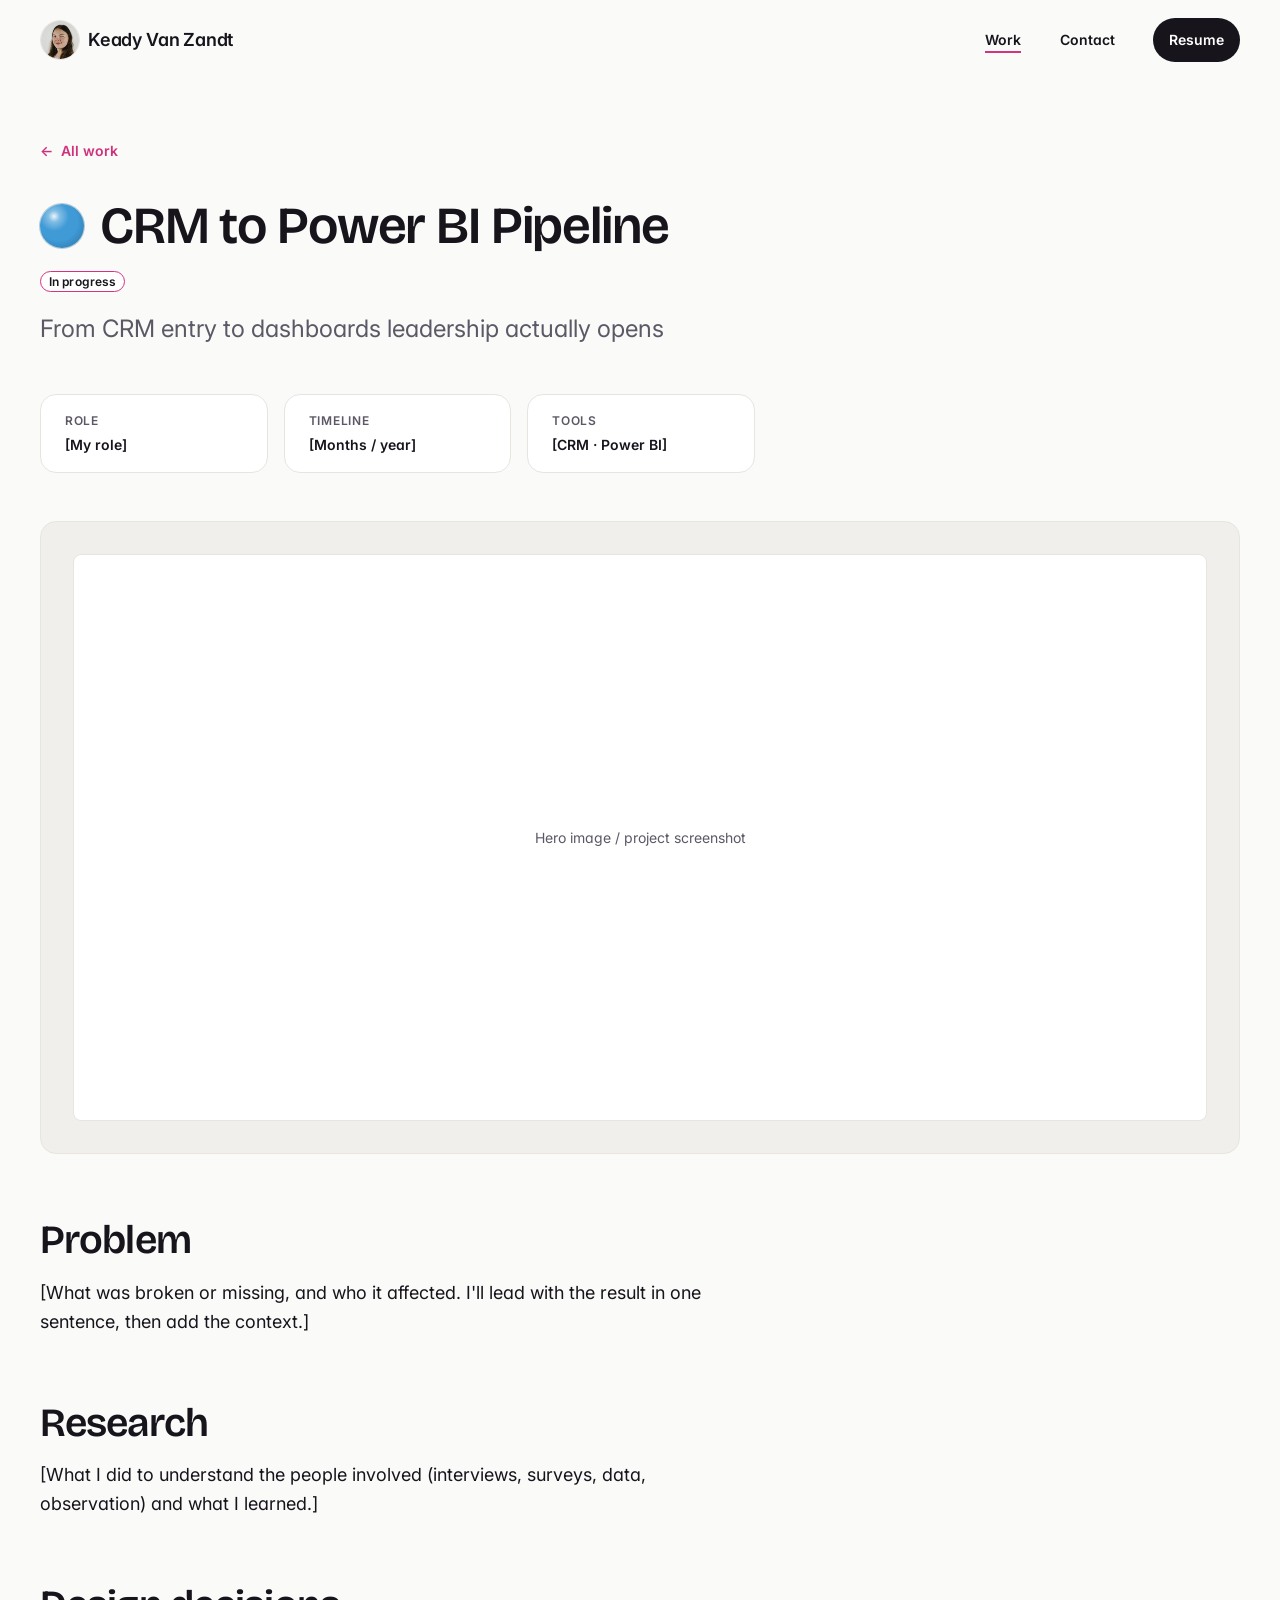
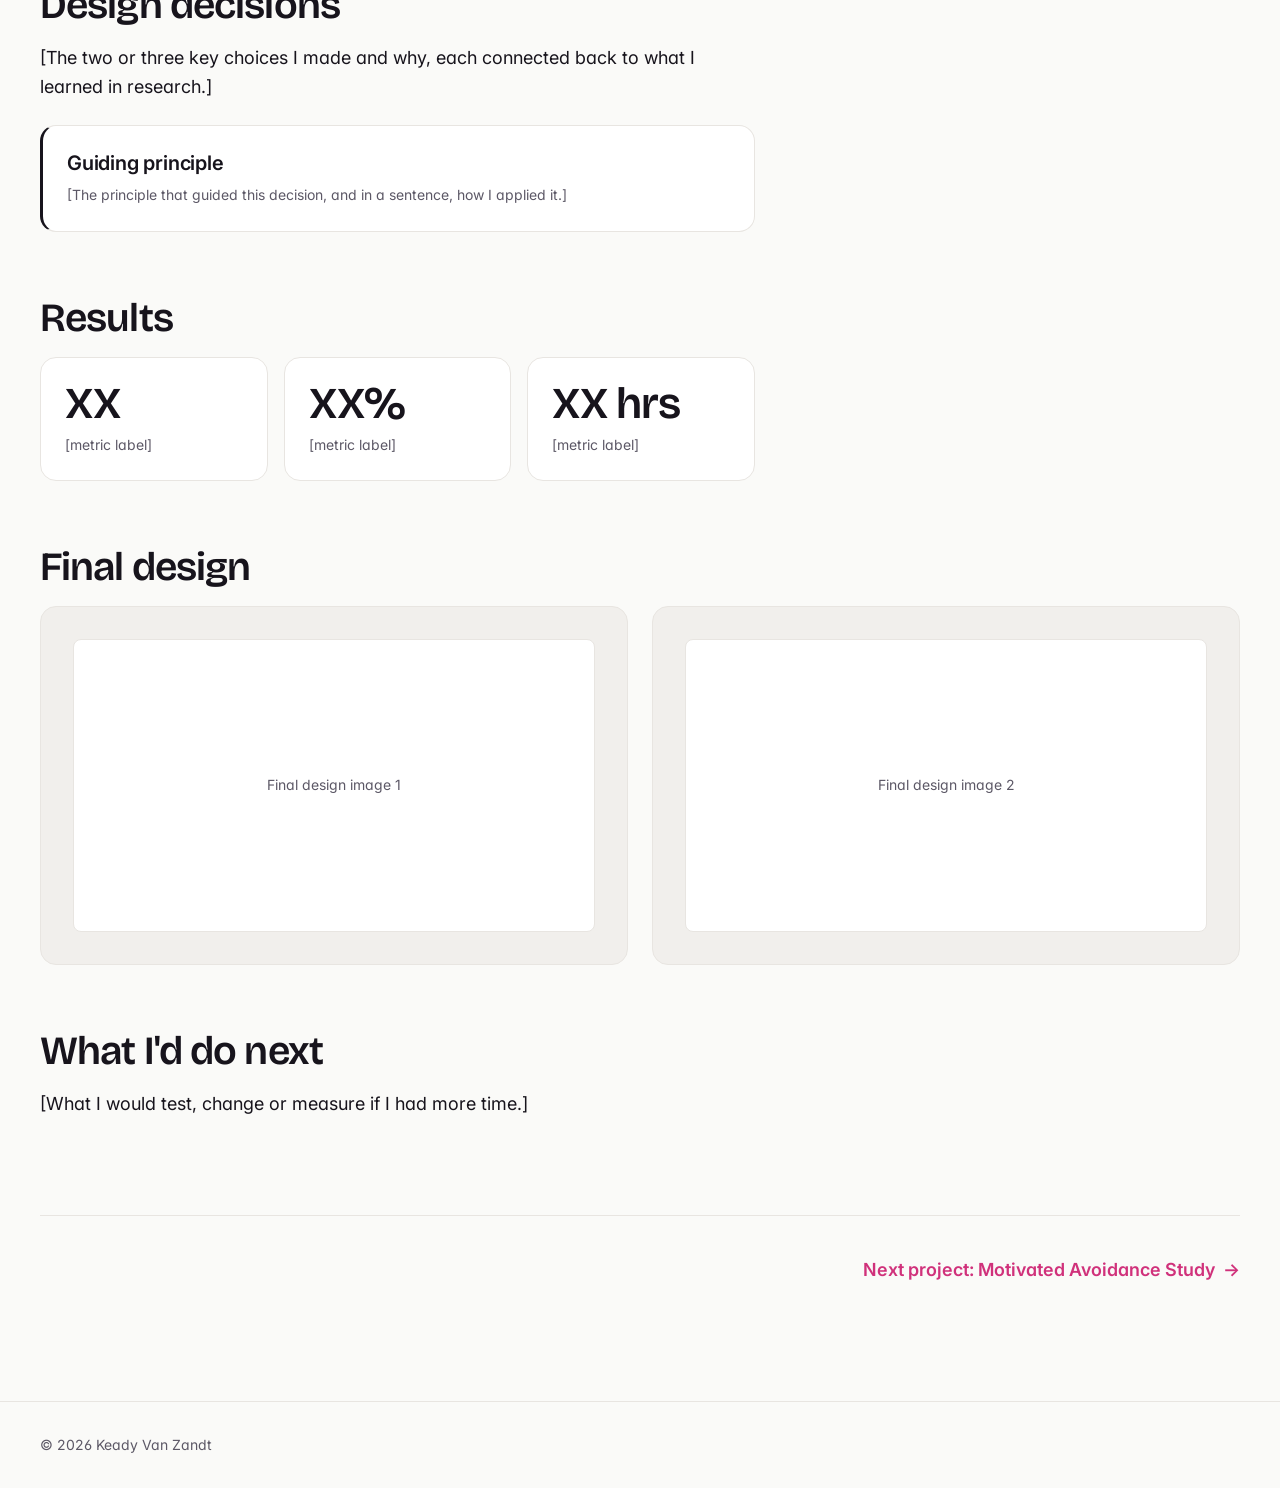
==== commit e06179e2: "Design polish: type, spacing, restraint and image frames - Bricolage Grotesque for display text, Int" ====
--- a/case-crm-power-bi.html
+++ b/case-crm-power-bi.html
@@ -38,7 +38,7 @@
 </script>
 <link rel="preconnect" href="https://fonts.googleapis.com">
 <link rel="preconnect" href="https://fonts.gstatic.com" crossorigin>
-<link href="https://fonts.googleapis.com/css2?family=Fredoka:wght@500;600;700&family=Nunito:wght@400;600;700&display=swap" rel="stylesheet">
+<link href="https://fonts.googleapis.com/css2?family=Bricolage+Grotesque:opsz,wght@12..96,600;12..96,700&family=Inter:wght@400;600&display=swap" rel="stylesheet">
 <link rel="stylesheet" href="css/styles.css">
 <script src="js/main.js" defer></script>
 </head>
@@ -79,10 +79,15 @@
       <div class="fact" data-reveal style="--d: 550ms"><dt>Tools</dt><dd>[CRM · Power BI]</dd></div>
     </dl>
 
-    <figure class="case-hero" data-reveal="scale" style="--d: 500ms">
-      <!-- Swap this placeholder for your image, for example:
-           <img src="images/crm-power-bi-hero.jpg" alt="Describe what the screenshot shows"> -->
-      <div class="placeholder-img">Hero image / project screenshot</div>
+    <figure class="figure case-hero" data-reveal="scale" style="--d: 500ms">
+      <!-- Swap the placeholder for your image, for example:
+           <img src="images/crm-power-bi-hero.jpg" alt="Describe what the screenshot shows">
+           Optional caption below the frame:
+           <figcaption class="caption">What the screenshot shows</figcaption>
+           or a note: <figcaption class="caption is-note">Data shown is illustrative.</figcaption> -->
+      <div class="frame">
+        <div class="placeholder-img">Hero image / project screenshot</div>
+      </div>
     </figure>
 
     <section class="case-section" data-reveal>
@@ -121,9 +126,13 @@
     <section class="case-section">
       <h2 data-reveal>Final design</h2>
       <div class="gallery">
-        <!-- Swap each placeholder for <img src="images/crm-power-bi-1.jpg" alt="..."> -->
-        <div class="placeholder-img" data-reveal="left">Final design image 1</div>
-        <div class="placeholder-img" data-reveal="right">Final design image 2</div>
+        <!-- Swap each placeholder for <img src="images/crm-power-bi-1.jpg" alt="...">; captions are optional -->
+        <figure class="figure" data-reveal>
+          <div class="frame"><div class="placeholder-img">Final design image 1</div></div>
+        </figure>
+        <figure class="figure" data-reveal style="--d: 100ms">
+          <div class="frame"><div class="placeholder-img">Final design image 2</div></div>
+        </figure>
       </div>
     </section>
 
--- a/css/styles.css
+++ b/css/styles.css
@@ -2,18 +2,20 @@
    Keady Van Zandt: Portfolio
    styles.css
    ---------------------------------------------------------
-   1. Variables (colors, fonts, motion)
-   2. Base
-   3. Scroll-reveal + text animations
-   4. Header + buttons
-   5. Hero + gumball machine
-   6. Selected work (flavor chips, tray, cards)
-   7. Contact + footer
-   8. Case study pages
-   9. Gumball flight + bubble transition
-   10. Keyframes
-   11. Responsive
-   12. Reduced motion
+   1. Variables (colors, type scale, spacing, motion)
+   2. Gumballs
+   3. Base
+   4. Scroll-reveal + text animations
+   5. Header + buttons
+   6. Hero + gumball machine
+   7. Selected work (filters, cards)
+   8. Contact + footer
+   9. Case study pages
+   10. Image frames + captions
+   11. Gumball flight + bubble transition
+   12. Keyframes
+   13. Responsive
+   14. Reduced motion
    ========================================================= */
 
 
@@ -27,7 +29,7 @@
   --paper:        #FAFAF8;   /* page background */
   --surface:      #FFFFFF;   /* cards and raised surfaces */
   --line:         #E8E5E1;   /* hairlines, dividers, card borders */
-  --tint:         #F1EFEC;   /* tags, filter chips, secondary button hover */
+  --tint:         #F1EFEC;   /* tags, filter chips, secondary button hover, image frames */
   --white:        #FFFFFF;
   --black:        #000000;   /* only used to darken gumball shading */
 
@@ -55,7 +57,8 @@
   --primary-hover: var(--ink-hover);
   --on-primary: var(--white);   /* 18.21:1 on ink */
   --focus: var(--accent);
-  --shade: color-mix(in srgb, var(--ink) 14%, transparent);   /* soft shadows */
+  --border-hover: color-mix(in srgb, var(--ink) 24%, var(--line));   /* card border on hover */
+  --shade: color-mix(in srgb, var(--ink) 14%, transparent);          /* only used by the bubble transition */
 
   /* Gumball machine */
   --machine: var(--ink);
@@ -67,26 +70,56 @@
   --gb-lo-amount: 80%;          /* how much of the base color is in the shade */
   --gb-lo-with: var(--black);   /* the shade is the base color, slightly darkened */
 
-  --radius: 18px;
-  --max: 1200px;
+  /* ===== FONTS (loaded in each page's <head> from Google Fonts) ===== */
+  --font-display: "Bricolage Grotesque", system-ui, sans-serif;  /* hero headline, h1, h2, section titles, big numbers */
+  --font-body: "Inter", system-ui, sans-serif;                   /* everything else */
+  /* Two weights per font: Bricolage 600 and 700, Inter 400 and 600 */
+  --fw-display: 600;
+  --fw-display-bold: 700;      /* hero headline only */
+  --fw-body: 400;
+  --fw-strong: 600;            /* h3, labels, nav, buttons, chips */
+
+  /* ===== TYPE SCALE ===== */
+  --fs-display: clamp(3rem, 2rem + 4vw, 5.5rem);          /* "Hi, I'm Keady." */
+  --fs-h1: clamp(2.25rem, 1.6rem + 2.4vw, 3.25rem);       /* case study titles */
+  --fs-h2: clamp(1.75rem, 1.35rem + 1.5vw, 2.5rem);       /* section titles */
+  --fs-h3: clamp(1.125rem, 1.05rem + .3vw, 1.25rem);      /* card titles, small headings */
+  --fs-lead: clamp(1.25rem, 1.1rem + .6vw, 1.5rem);       /* tagline, case study subtitle */
+  --fs-body: clamp(1.0625rem, 1.03rem + .15vw, 1.125rem); /* 17 to 18px */
+  --fs-small: .875rem;                                     /* 14px: labels, meta, captions */
+  --fs-xs: .75rem;                                         /* 12px: badges and all-caps labels only */
+  --fs-stat: clamp(2rem, 1.6rem + 1.5vw, 2.75rem);        /* big result numbers */
+  --lh-body: 1.6;
+  --lh-heading: 1.12;
+  --ls-display: -.03em;        /* hero headline */
+  --ls-heading: -.022em;       /* h1, h2 */
+  --ls-label: .01em;           /* small or all-caps labels */
+
+  /* ===== SPACING SCALE ===== */
+  --space-1: 8px;
+  --space-2: 16px;
+  --space-3: 24px;
+  --space-4: 32px;
+  --space-5: 48px;
+  --space-6: 64px;
+  --space-7: 96px;
+  --space-8: 128px;
+  --section-y: clamp(var(--space-6), 2rem + 6vw, var(--space-8));   /* 64px on phones up to 128px on desktop */
+
+  /* ===== SHAPE + LAYOUT ===== */
+  --radius: 16px;              /* cards, image frames, boxes */
+  --radius-inner: 8px;         /* images inside a frame */
+  --pill: 999px;               /* buttons, tags, chips, badges */
+  --max: 1200px;               /* page content width */
+  --case-max: var(--max);      /* case studies share the same grid; text keeps to the reading column */
+  --read: 65ch;                /* comfortable reading width */
+  --gutter: var(--space-3);
   --header-h: 80px;
 
-  /* ===== FONT TOKENS (loaded in each page's <head> from Google Fonts) ===== */
-  --font-display: "Fredoka", system-ui, sans-serif;  /* large display only: name, h1, h2, section titles, big numbers */
-  --font-body: "Nunito", system-ui, sans-serif;      /* everything else: body, h3, nav, buttons, chips, labels */
-
-  /* Type scale: headings shrink smoothly on small screens */
-  --fs-h1: clamp(2.25rem, 1.6rem + 2.6vw, 3rem);
-  --fs-h2: clamp(1.75rem, 1.4rem + 1.5vw, 2.25rem);
-  --fs-h3: clamp(1.25rem, 1.15rem + .5vw, 1.5rem);
-  --fs-body: clamp(1rem, .96rem + .2vw, 1.125rem);
-  --fs-small: .9375rem;
-  --lh-body: 1.6;
-  --ls-display: .015em;   /* slightly loose, soft candy look */
-
-  /* Motion */
+  /* ===== MOTION ===== */
   --ease-out: cubic-bezier(.16, 1, .3, 1);
-  --ease-spring: cubic-bezier(.34, 1.56, .64, 1);
+  --ease-spring: cubic-bezier(.34, 1.56, .64, 1);   /* gumball machine only */
+  --t-fast: 180ms;             /* hovers and presses */
 }
 
 /* data-tone="..." picks a gumball color. Decorative only: categories don't have colors.
@@ -106,16 +139,14 @@
 }
 
 
-/* ---------- Reusable gumball ----------
+/* ---------- 2. Gumballs ----------
    A shiny ball: soft white gloss in the upper left, gentle shade at the
-   bottom right. Use class="gumball" (set --flavor for the color and --gb
+   bottom right. Use class="gumball" (set data-tone for the color and --gb
    for the size), or add a selector here. */
 .gumball,
 .card-ball,
 .flying-ball {
   --gb: 16px;
-  /* Solid base, soft white highlight in the upper left, and a slightly darker
-     shade of the same color toward the bottom right */
   --gb-base: var(--flavor, var(--gum-pink));
   --gb-lo: color-mix(in oklab, var(--gb-base) var(--gb-lo-amount), var(--gb-lo-with));
   border-radius: 50%;
@@ -127,24 +158,10 @@
     radial-gradient(circle at 42% 40%, var(--gb-base) 52%, var(--gb-lo) 100%);
   box-shadow: 0 0 0 1px color-mix(in oklab, var(--gb-lo) 35%, transparent);
 }
-.gumball { display: inline-block; width: var(--gb); height: var(--gb); vertical-align: middle; }
-
-/* Gumball bullet points for lists inside case studies */
-.case-section ul { list-style: none; padding: 0; margin: 0 0 1em; }
-.case-section ul li { position: relative; padding-left: 1.7em; margin-bottom: .5em; }
-.case-section ul li::before {
-  content: "";
-  position: absolute;
-  left: .35em;
-  top: .62em;
-  width: .4em;
-  height: .4em;
-  border-radius: 50%;
-  background: var(--ink);
-}
-
-
-/* ---------- 2. Base ---------- */
+span.gumball { display: inline-block; width: var(--gb); height: var(--gb); vertical-align: middle; }
+
+
+/* ---------- 3. Base ---------- */
 *, *::before, *::after { box-sizing: border-box; }
 
 html { scroll-behavior: smooth; overflow-x: clip; }   /* no sideways scrolling on phones */
@@ -152,42 +169,50 @@
 body {
   margin: 0;
   font-family: var(--font-body);
+  font-weight: var(--fw-body);
   font-size: var(--fs-body);
   line-height: var(--lh-body);
   color: var(--ink);
   background: var(--paper);
   -webkit-font-smoothing: antialiased;
+  font-feature-settings: "cv11", "ss01";   /* Inter: cleaner alternate letterforms */
   overflow-x: hidden;
 }
 
 img { display: block; max-width: 100%; height: auto; }
 a { color: inherit; }
+p { margin: 0; }
+main p { max-width: var(--read); }
+
 h1, h2, h3 {
   margin: 0;
+  color: var(--heading);
+  overflow-wrap: break-word;
+}
+h1, h2 {
   font-family: var(--font-display);
-  font-weight: 600;
-  line-height: 1.15;
-  letter-spacing: var(--ls-display);
-  overflow-wrap: break-word;
-}
-h1, h2, h3 { color: var(--heading); }
+  font-weight: var(--fw-display);
+  line-height: var(--lh-heading);
+  letter-spacing: var(--ls-heading);
+}
 h1 { font-size: var(--fs-h1); }
 h2 { font-size: var(--fs-h2); }
-/* Smaller headings use Nunito (bold) for readability; Fredoka stays for big display text */
 h3 {
   font-family: var(--font-body);
-  font-weight: 700;
+  font-weight: var(--fw-strong);
   font-size: var(--fs-h3);
-  letter-spacing: 0;
-}
-
-/* Inline links in running text: grape, underlined, thicker on hover and focus */
+  line-height: 1.3;
+  letter-spacing: -.01em;
+}
+
+/* Inline links in running text: pink, underlined, thicker on hover and focus */
 main p a:not(.btn),
 main li a:not(.btn) {
   color: var(--link);
   text-decoration: underline;
   text-decoration-thickness: 1px;
   text-underline-offset: .18em;
+  transition: text-decoration-thickness var(--t-fast) ease-out;
 }
 main p a:not(.btn):hover,
 main p a:not(.btn):focus-visible,
@@ -196,17 +221,19 @@
   text-decoration-thickness: 2px;
   text-decoration-color: var(--accent);
 }
-input, select, textarea { font-family: var(--font-body); font-size: 1rem; }
+input, select, textarea { font-family: var(--font-body); font-size: var(--fs-body); }
 ::selection { background: color-mix(in srgb, var(--accent) 18%, var(--white)); color: var(--ink); }
 
+/* One content grid: every section uses the same width and left edge */
 .container {
-  width: min(100% - 48px, var(--max));
+  width: min(100% - 2 * var(--gutter), var(--max));
   margin-inline: auto;
 }
-.container.narrow { width: min(100% - 48px, 1000px); }
-
+.container.narrow { width: min(100% - 2 * var(--gutter), var(--case-max)); }
+
+/* One focus ring for every interactive element: 2px pink with a small offset */
 :focus-visible {
-  outline: 3px solid var(--focus);
+  outline: 2px solid var(--focus);
   outline-offset: 3px;
 }
 
@@ -221,123 +248,123 @@
 .skip-link {
   position: absolute;
   left: -9999px;
-  top: 12px;
+  top: var(--space-1);
   z-index: 200;
-  padding: 10px 18px;
-  border-radius: 999px;
+  padding: var(--space-1) var(--space-2);
+  border-radius: var(--pill);
   background: var(--ink);
   color: var(--white);
-  font-weight: 700;
-}
-.skip-link:focus { left: 16px; }
-
-
-/* ---------- 3. Scroll-reveal + text animations ---------- */
-/* Add data-reveal to anything that should animate in when scrolled to.
+  font-weight: var(--fw-strong);
+}
+.skip-link:focus { left: var(--space-2); }
+
+/* Small labels: 14px, slightly spaced */
+.label,
+.flavor-label {
+  font-size: var(--fs-small);
+  font-weight: var(--fw-strong);
+  letter-spacing: var(--ls-label);
+  color: var(--ink-soft);
+}
+
+
+/* ---------- 4. Scroll-reveal + text animations ---------- */
+/* Add data-reveal to anything that should fade in when scrolled to.
    Options: data-reveal (up), "left", "right", "scale", "drop".
    Stagger with style="--d: 200ms". */
 .js [data-reveal] {
   opacity: 0;
-  transform: translateY(32px);
+  transform: translateY(16px);
   transition:
-    opacity .7s var(--ease-out) var(--d, 0ms),
-    transform .9s var(--ease-spring) var(--d, 0ms);
-}
-.js [data-reveal="left"]  { transform: translateX(-40px); }
-.js [data-reveal="right"] { transform: translateX(40px); }
-.js [data-reveal="scale"] { transform: scale(.85); }
-.js [data-reveal="drop"]  { transform: translateY(-90px) rotate(-4deg); }
+    opacity .6s var(--ease-out) var(--d, 0ms),
+    transform .7s var(--ease-out) var(--d, 0ms);
+}
+.js [data-reveal="left"]  { transform: translateX(-16px); }
+.js [data-reveal="right"] { transform: translateX(16px); }
+.js [data-reveal="scale"] { transform: scale(.97); }
+.js [data-reveal="drop"]  { transform: translateY(-90px) rotate(-4deg); }   /* the gumball machine */
+.js [data-reveal="drop"]  { transition-timing-function: var(--ease-out), var(--ease-spring); }
 .js [data-reveal].is-visible { opacity: 1; transform: none; }
 
-/* Letters that bounce in (added by main.js to elements with data-split) */
+/* Letters that bounce in on load (added by main.js to elements with data-split) */
 .word { display: inline-block; white-space: nowrap; }
 .char {
   display: inline-block;
   animation: char-in .8s var(--ease-spring) backwards;
-  animation-delay: calc(var(--i) * 40ms + var(--split-delay, 150ms));
-}
-.char:hover { animation: char-jump .5s var(--ease-spring); }
-
-
-/* ---------- 4. Header + buttons ---------- */
+  animation-delay: calc(var(--i) * 35ms + var(--split-delay, 150ms));
+}
+
+
+/* ---------- 5. Header + buttons ---------- */
 .site-header {
   position: sticky;
   top: 0;
   z-index: 50;
-  background: color-mix(in srgb, var(--paper) 90%, transparent);
-  backdrop-filter: blur(14px) saturate(1.4);
-  -webkit-backdrop-filter: blur(14px) saturate(1.4);
-  border-bottom: 1px solid var(--line);
-  animation: header-in .8s var(--ease-out) backwards;
-  transition: box-shadow .3s ease, background .3s ease;
-}
-.site-header.is-scrolled {
-  background: color-mix(in srgb, var(--paper) 96%, transparent);
-  box-shadow: 0 10px 30px -18px var(--shade);
-}
+  background: color-mix(in srgb, var(--paper) 92%, transparent);
+  backdrop-filter: blur(12px);
+  -webkit-backdrop-filter: blur(12px);
+  border-bottom: 1px solid transparent;
+  transition: border-color var(--t-fast) ease-out;
+}
+.site-header.is-scrolled { border-bottom-color: var(--line); }
 .site-header .container {
   display: flex;
   align-items: center;
   justify-content: space-between;
-  gap: 24px;
+  gap: var(--space-3);
   min-height: var(--header-h);
 }
 
 .brand {
   display: flex;
   align-items: center;
-  gap: 12px;
-  font-family: var(--font-display);
-  font-weight: 600;
-  font-size: 1.125rem;
-  letter-spacing: var(--ls-display);
+  gap: var(--space-1);
+  min-height: 44px;
+  font-weight: var(--fw-strong);
+  font-size: var(--fs-body);
+  letter-spacing: -.01em;
   color: var(--heading);
-  min-height: 44px;
   text-decoration: none;
 }
 /* Little round headshot in the top-left corner */
 .brand-photo {
   position: relative;
   flex: none;
-  width: 42px;
-  height: 42px;
+  width: 40px;
+  height: 40px;
   border-radius: 50%;
-  padding: 2px;
-  background: var(--ink);
-  transition: transform .5s var(--ease-spring);
+  border: 1px solid var(--line);
+  transition: transform var(--t-fast) ease-out;
 }
 .brand-photo img {
   width: 100%;
   height: 100%;
   object-fit: cover;
   border-radius: 50%;
-  border: 2px solid var(--paper);
-}
-.brand:hover .brand-photo { transform: rotate(-12deg) scale(1.12); }
+}
+.brand:hover .brand-photo { transform: rotate(-8deg); }
 .brand:hover .brand-photo::after {
   content: "hi!";
   position: absolute;
   left: 70%;
   top: -14px;
-  padding: 1px 7px;
+  padding: 0 var(--space-1);
   border-radius: 10px 10px 10px 2px;
   background: var(--ink);
   color: var(--white);
-  font-family: var(--font-body);
-  font-weight: 700;
-  font-size: .8125rem;
-  line-height: 1.4;
-  transform: rotate(12deg);
-  animation: pop-in .35s var(--ease-spring);
+  font-weight: var(--fw-strong);
+  font-size: var(--fs-xs);
+  line-height: 1.6;
+  animation: pop-in .2s var(--ease-out);
 }
 
 .site-nav {
   display: flex;
   align-items: center;
-  font-family: var(--font-body);
-  font-weight: 700;
+  gap: clamp(var(--space-2), 3vw, var(--space-5));
+  font-size: var(--fs-small);
+  font-weight: var(--fw-strong);
   color: var(--heading);
-  gap: clamp(16px, 3vw, 44px);
 }
 .site-nav a:not(.btn) {
   position: relative;
@@ -346,118 +373,103 @@
   min-height: 44px;
   text-decoration: none;
 }
+/* Thin pink underline: animates in on hover, stays on the active page */
 .site-nav a:not(.btn)::after {
   content: "";
   position: absolute;
   left: 0;
   right: 0;
-  bottom: 6px;
-  height: 3px;
-  border-radius: 3px;
+  bottom: 9px;
+  height: 2px;
   background: var(--accent);
   transform: scaleX(0);
-  transform-origin: right;
-  transition: transform .4s var(--ease-out);
+  transform-origin: left;
+  transition: transform var(--t-fast) ease-out;
 }
 .site-nav a:not(.btn):hover::after,
-.site-nav a[aria-current="page"]::after {
-  transform: scaleX(1);
-  transform-origin: left;
-}
-
-/* Buttons: rounded pill, solid ink, small lift on hover and press on click */
+.site-nav a[aria-current="page"]::after { transform: scaleX(1); }
+
+/* Buttons: rounded pill, solid ink. Hover: slightly lighter ink. Press: tiny scale-down. */
 .btn {
-  position: relative;
   display: inline-flex;
   align-items: center;
   justify-content: center;
-  min-height: 52px;
-  padding: 0 36px;
+  min-height: 48px;
+  padding: 0 var(--space-3);
   border: 0;
-  border-radius: 999px;
+  border-radius: var(--pill);
   background: var(--primary);
   color: var(--on-primary);
   font-family: var(--font-body);
-  font-size: 1.125rem;
-  font-weight: 700;
+  font-size: var(--fs-body);
+  font-weight: var(--fw-strong);
   line-height: 1.2;
   text-align: center;
   text-decoration: none;
   cursor: pointer;
-  transition: transform .18s ease, background .18s ease, box-shadow .18s ease;
-}
-.btn:hover {
-  background: var(--primary-hover);
-  transform: translateY(-2px);
-  box-shadow: 0 10px 20px -12px var(--shade);
-}
-.btn:active {
-  transform: translateY(1px);
-  box-shadow: none;
-}
+  transition: background var(--t-fast) ease-out, transform var(--t-fast) ease-out;
+}
+.btn:hover { background: var(--primary-hover); }
+.btn:active { transform: scale(.97); }
 
 /* Secondary: ink outline and ink text, light tint on hover */
 .btn-outline {
   background: transparent;
   color: var(--ink);
-  box-shadow: inset 0 0 0 1.5px var(--ink);
-}
-.btn-outline:hover {
-  background: var(--tint);
-  box-shadow: inset 0 0 0 1.5px var(--ink), 0 10px 20px -12px var(--shade);
-}
-.btn-outline:active { box-shadow: inset 0 0 0 1.5px var(--ink); }
+  box-shadow: inset 0 0 0 1px var(--ink);
+}
+.btn-outline:hover { background: var(--tint); }
 .btn-sm {
   min-height: 44px;
-  padding: 0 24px;
-  font-size: 1rem;
-}
-
-
-/* ---------- 5. Hero + gumball machine ---------- */
+  padding: 0 var(--space-2);
+  font-size: var(--fs-small);
+}
+
+
+/* ---------- 6. Hero + gumball machine ---------- */
 .hero {
   position: relative;
   isolation: isolate;
   overflow: hidden;
-  padding: 72px 0 96px;
-  border-bottom: 1px solid var(--line);
-}
-
-/* Soft colored shapes drifting behind the hero */
+  padding: var(--space-6) 0 var(--section-y);
+}
 
 .hero .container {
   display: grid;
-  grid-template-columns: 1.1fr 1fr;
-  gap: 48px;
+  grid-template-columns: minmax(0, 1.25fr) minmax(0, 1fr);
+  gap: var(--space-5);
   align-items: center;
 }
 .hero h1 {
-  font-size: var(--fs-h1);
+  font-size: var(--fs-display);
+  font-weight: var(--fw-display-bold);
+  line-height: 1;
+  letter-spacing: var(--ls-display);
 }
 .tagline {
+  width: fit-content;      /* the wipe runs across the text, not the whole column */
+  margin-top: var(--space-3);
+  padding-bottom: .3em;    /* room for the squiggle inside the box */
+  font-size: var(--fs-lead);
+  line-height: 1.35;
+  letter-spacing: -.01em;
   color: var(--heading);
-  width: fit-content;      /* the wipe runs across the text, not the whole column */
-  margin: 20px 0 0;
-  padding-bottom: .3em;    /* room for the squiggle inside the box */
-  font-size: clamp(1.375rem, 1.15rem + 1vw, 1.75rem);
-  line-height: 1.4;
 }
 .tagline em {
   position: relative;
   display: inline-block;
   font-style: normal;
-  font-weight: 700;
+  font-weight: var(--fw-strong);
   color: var(--heading);
-  padding-bottom: .12em;
 }
 /* Hand-drawn pink squiggle that sits below the words (never through them) */
 .tagline em::after {
   content: "";
   position: absolute;
   left: 0;
-  right: .1em;
-  bottom: -.22em;
-  height: .32em;
+  right: .05em;
+  bottom: -.24em;
+  height: .28em;
   background: var(--accent);
   -webkit-mask: url("data:image/svg+xml,%3Csvg xmlns='http://www.w3.org/2000/svg' viewBox='0 0 200 14' preserveAspectRatio='none'%3E%3Cpath d='M3 9 C30 3 55 3 80 8 S130 13 155 7 S190 4 197 8' fill='none' stroke='black' stroke-width='5' stroke-linecap='round'/%3E%3C/svg%3E") no-repeat 0 0 / 100% 100%;
   mask: url("data:image/svg+xml,%3Csvg xmlns='http://www.w3.org/2000/svg' viewBox='0 0 200 14' preserveAspectRatio='none'%3E%3Cpath d='M3 9 C30 3 55 3 80 8 S130 13 155 7 S190 4 197 8' fill='none' stroke='black' stroke-width='5' stroke-linecap='round'/%3E%3C/svg%3E") no-repeat 0 0 / 100% 100%;
@@ -485,42 +497,34 @@
 .js .tagline[data-reveal].is-visible em::after {
   animation: draw-under .7s var(--ease-out) calc(var(--d, 0ms) + 800ms) forwards;
 }
-@keyframes wipe-in {
-  from { --wipe: -25%; transform: translateX(-10px); }
-  to   { --wipe: 100%; transform: none; }
-}
-@keyframes draw-under { to { clip-path: inset(0 0 0 0); } }
+
+/* Role tags: pills, tint background, no dots */
 .roles {
   display: flex;
   flex-wrap: wrap;
-  gap: 8px;
-  margin: 24px 0 0;
+  gap: var(--space-1);
+  margin: var(--space-3) 0 0;
   padding: 0;
   list-style: none;
 }
 .roles li {
-  display: inline-flex;
-  align-items: center;
-  gap: 8px;
-  padding: 4px 14px;
-  border-radius: 999px;
+  padding: var(--space-1) var(--space-2);
+  border-radius: var(--pill);
   background: var(--tint);
-  font-size: .9375rem;
-  font-weight: 700;
+  font-size: var(--fs-small);
+  font-weight: var(--fw-strong);
+  letter-spacing: var(--ls-label);
   color: var(--ink);
-  transition: transform .4s var(--ease-spring), background .3s ease;
-}
-.roles li:hover { transform: translateY(-3px) rotate(-2deg); background: var(--line); }
+}
 .intro {
-  max-width: 52ch;
-  margin: 18px 0 0;
+  margin-top: var(--space-3);
   color: var(--ink-soft);
 }
 .hero-actions {
   display: flex;
   flex-wrap: wrap;
-  gap: 16px;
-  margin-top: 36px;
+  gap: var(--space-2);
+  margin-top: var(--space-4);
 }
 
 .machine {
@@ -535,7 +539,6 @@
 .globe-shine  {
   fill: none;
   stroke: var(--line);
-  opacity: 1;
   stroke-width: 5;
   stroke-linecap: round;
   stroke-dasharray: 160;
@@ -548,12 +551,21 @@
 .chute        { fill: var(--white); stroke: var(--machine-line); stroke-width: 3; }
 .machine-base { fill: var(--machine); stroke: var(--machine-line); stroke-width: 4; }
 
-/* Gloss and shade overlays for the SVG gumballs (gradients are in index.html) */
+/* Gumballs inside the globe (drawn by main.js) */
+.gumball {
+  transform-box: fill-box;
+  transform-origin: center;
+  transition: transform .45s ease-in, opacity .45s ease-in;
+}
+.gumball.is-gone { transform: translateY(40px) scale(.6); opacity: 0; }   /* rolled out of the jar */
+.gumball.is-new  { animation: gumball-in .7s var(--ease-spring) backwards; }
+.machine.is-shaking .gumball:not(.is-gone) { animation: jostle .55s ease-in-out; }
+
 /* Stops for the machine's gumball gradients (created in main.js, one per color):
    the base color, darkening slightly toward the bottom right. A shared white
    gloss is laid on top of every ball. */
-.gb-stop-base { stop-color: var(--flavor); }
-.gb-stop-lo   { stop-color: color-mix(in oklab, var(--flavor) var(--gb-lo-amount), var(--gb-lo-with)); }
+.gb-stop-base  { stop-color: var(--flavor); }
+.gb-stop-lo    { stop-color: color-mix(in oklab, var(--flavor) var(--gb-lo-amount), var(--gb-lo-with)); }
 .gb-stop-gloss { stop-color: var(--white); }
 /* White gumballs: faint warm-gray outline so they read against the white globe */
 .gumball.is-white circle:first-child { stroke: var(--gum-white-shade); stroke-width: 1.5; }
@@ -571,7 +583,7 @@
   background: var(--white);
   cursor: pointer;
   transform: translate(-50%, -50%);
-  transition: rotate .9s var(--ease-spring), scale .3s var(--ease-spring);
+  transition: rotate .9s var(--ease-spring), scale var(--t-fast) ease-out;
 }
 .knob::before {
   content: "";
@@ -597,12 +609,9 @@
 /* Nudges a few times to say "click me", then stops */
 .knob.is-idle { animation: knob-nudge 4s ease-in-out 2.4s 3; }
 .knob.is-idle::after { animation: ring 2s ease-out 2.4s 3; }
-.knob:hover { scale: 1.08; }
-.knob:focus-visible {
-  outline: 4px solid var(--focus);       /* 4.02:1 against the ink body */
-  outline-offset: 4px;
-}
-.knob:active { scale: .94; }
+.knob:hover { scale: 1.06; }
+.knob:active { scale: .96; }
+.knob:focus-visible { outline-offset: 4px; }   /* pink ring is 4.02:1 against the ink body */
 
 .turn-hint {
   position: absolute;
@@ -616,8 +625,8 @@
   display: block;
   width: 90px;
   fill: none;
-  stroke: currentColor;   /* ink, from .turn-hint */
-  stroke-width: 2.5;
+  stroke: currentColor;
+  stroke-width: 2;
   stroke-linecap: round;
 }
 .turn-hint path {
@@ -626,213 +635,192 @@
 }
 .turn-hint span {
   display: block;
-  margin: 2px 0 0 50px;
-  font-family: var(--font-display);
-  font-weight: 500;
-  font-size: 1.25rem;
-  font-weight: 600;
+  margin: 2px 0 0 50px;    /* position under the arrow, not spacing */
+  font-size: var(--fs-small);
+  font-weight: var(--fw-strong);
   white-space: nowrap;
   transform: rotate(-4deg);
-  animation: hint-in .6s var(--ease-spring) 2s backwards;
-}
-
-
-/* ---------- 6. Selected work ---------- */
+  animation: hint-in .5s var(--ease-out) 2s backwards;
+}
+
+
+/* ---------- 7. Selected work ---------- */
 .work,
 .contact { scroll-margin-top: var(--header-h); }
 
-.work { padding: 72px 0 96px; }
-
-.section-title { font-size: var(--fs-h2); }
-
-.flavor-label {
-  margin: 18px 0 0;
-  font-weight: 700;
-  color: var(--ink-soft);
-}
+.work {
+  padding: var(--section-y) 0;
+  border-top: 1px solid var(--line);
+}
+
+.flavor-label { margin-top: var(--space-3); }
 
 .chips {
   display: flex;
   flex-wrap: wrap;
-  gap: 12px;
-  margin-top: 16px;
+  gap: var(--space-1);
+  margin-top: var(--space-2);
 }
 .chip {
   display: inline-flex;
   align-items: center;
-  gap: 8px;
-  padding: 9px 20px;
-  border: 2px solid transparent;
-  border-radius: 999px;
+  gap: var(--space-1);
   min-height: 44px;
+  padding: 0 var(--space-2);
+  border: 1px solid transparent;
+  border-radius: var(--pill);
   background: var(--tint);
-  color: var(--heading);
+  color: var(--ink);
   font-family: var(--font-body);
   font-size: var(--fs-small);
-  font-weight: 700;
+  font-weight: var(--fw-strong);
+  letter-spacing: var(--ls-label);
   cursor: pointer;
   transition:
-    transform .4s var(--ease-spring),
-    background .3s ease,
-    color .3s ease,
-    border-color .3s ease,
-    box-shadow .3s ease;
-}
-.chip:hover { transform: translateY(-3px); border-color: var(--line); }
-.chip:active { transform: scale(.94); }
+    background var(--t-fast) ease-out,
+    color var(--t-fast) ease-out,
+    border-color var(--t-fast) ease-out,
+    transform var(--t-fast) ease-out;
+}
+.chip:hover { border-color: var(--border-hover); }
+.chip:active { transform: scale(.97); }
 /* Selected filter: filled ink plus a check mark */
 .chip[aria-pressed="true"] {
   background: var(--ink);
   border-color: var(--ink);
   color: var(--white);            /* 18.21:1 */
-  box-shadow: 0 8px 18px -10px var(--shade);
 }
 .chip[aria-pressed="true"]::after {
   content: "✓";
   content: "✓" / "";   /* decorative: screen readers rely on aria-pressed */
-  margin-left: 2px;
-  font-weight: 700;
-}
-
+}
 .chips.is-ready .chip {
-  animation: pop-in .55s var(--ease-spring) backwards;
-  animation-delay: calc(var(--i, 0) * 70ms);
+  animation: fade-up .4s var(--ease-out) backwards;
+  animation-delay: calc(var(--i, 0) * 40ms);
 }
 
 /* "Showing 3 projects in UX research", read out by screen readers */
 .filter-status {
   min-height: 1.6em;
-  margin: 20px 0 0;
-  font-size: var(--fs-small);
-  font-weight: 600;
+  margin-top: var(--space-3);
+  font-size: var(--fs-small);
   color: var(--ink-soft);
 }
 .start-with {
-  min-height: 1.55em;
-  margin: 4px 0 16px;
-  font-weight: 700;
+  min-height: 1.6em;
+  margin: var(--space-1) 0 var(--space-3);
+  font-size: var(--fs-small);
+  font-weight: var(--fw-strong);
   color: var(--ink-soft);
 }
-.start-with.swap { animation: fade-up .45s var(--ease-out); }
+.start-with.swap { animation: fade-up .3s var(--ease-out); }
 
 .tray { position: relative; }
 
 .grid {
   display: grid;
-  grid-template-columns: repeat(2, 1fr);
-  gap: 22px;
-}
-
+  grid-template-columns: repeat(2, minmax(0, 1fr));
+  gap: var(--space-3);
+}
+
+/* Cards: white, 1px border, the whole card is a link. Hover: small lift and darker border. */
 .card {
-  --rx: 0deg;
-  --ry: 0deg;
   --lift: 0px;
   --s: 1;
   position: relative;
-  padding: 26px 28px 28px;
+  padding: var(--space-4);
   border: 1px solid var(--line);
   border-radius: var(--radius);
   background: var(--surface);
-  transform: perspective(900px) rotateX(var(--rx)) rotateY(var(--ry)) translateY(var(--lift)) scale(var(--s));
+  cursor: pointer;
+  transform: translateY(var(--lift)) scale(var(--s));
   transition:
-    opacity .5s ease,
-    filter .5s ease,
-    border-color .4s ease,
-    transform .25s ease-out,
-    box-shadow .4s ease;
+    opacity .3s ease-out,
+    border-color var(--t-fast) ease-out,
+    transform var(--t-fast) ease-out;
 }
 .card:hover {
-  --lift: -4px;
-  border-color: color-mix(in srgb, var(--ink) 22%, var(--line));
-  box-shadow: 0 18px 30px -18px var(--shade);
-}
-.card.is-blowing { --s: .96; }
+  --lift: -3px;
+  border-color: var(--border-hover);
+}
+.card.is-blowing { --s: .98; }
 .card-head {
   display: flex;
   align-items: center;
-  gap: 16px;
+  gap: var(--space-2);
 }
 .card-ball {
-  --gb: 54px;
+  --gb: 52px;
   flex: none;
   width: var(--gb);
   height: var(--gb);
 }
 .card-ball.pop { animation: pop .5s var(--ease-spring); }
-.card:hover .card-ball { animation: roll .9s var(--ease-out); }
-.card-title { font-size: var(--fs-h3); }
+.card-year {
+  font-size: var(--fs-small);
+  color: var(--ink-soft);
+}
 
 /* Category labels on each card: plain text */
 .card-tags {
   display: flex;
   flex-wrap: wrap;
-  gap: 4px 8px;
-  margin: 8px 0 0;
+  gap: 2px var(--space-1);
+  margin: var(--space-1) 0 0;
   padding: 0;
   list-style: none;
-  font-size: .8125rem;
-  font-weight: 700;
+  font-size: var(--fs-small);
+  font-weight: var(--fw-strong);
+  letter-spacing: var(--ls-label);
   color: var(--ink-soft);
 }
 .card-tags li { display: inline-flex; align-items: center; }
 /* Dot separator sits after each label, so a wrap never starts a line with it */
 .card-tags li:not(:last-child)::after {
   content: "·";
-  margin-left: 8px;
-  color: var(--ink-soft);
+  margin-left: var(--space-1);
 }
 
 /* "In progress" badge: delete the <span class="status-badge" data-status="draft"> to remove it */
 .status-badge[data-status="draft"] {
   display: inline-block;
-  margin-left: 8px;
-  padding: 1px 9px;
+  margin-left: var(--space-1);
+  padding: 0 var(--space-1);
   border: 1px solid var(--accent);
-  border-radius: 999px;
+  border-radius: var(--pill);
   background: var(--surface);
   color: var(--ink);                     /* 18.21:1 */
-  font-family: var(--font-body);
-  font-size: .75rem;
-  font-weight: 700;
-  letter-spacing: .03em;
+  font-size: var(--fs-xs);
+  font-weight: var(--fw-strong);
+  letter-spacing: var(--ls-label);
+  line-height: 1.6;
   vertical-align: 1px;
 }
-.case .status-badge[data-status="draft"] { margin: 14px 0 0; }
-
-/* Keyboard focus: ring around the whole card when its link is focused */
-.card:focus-within {
-  outline: 3px solid var(--focus);
-  outline-offset: 4px;
-}
-@supports selector(:has(*)) {
-  .card:focus-within { outline: none; }
-  .card:has(.card-link:focus-visible) {
-    outline: 3px solid var(--focus);
-    outline-offset: 4px;
-  }
-  .card-link:focus-visible { outline: none; }
-}
-.card-year { margin: 2px 0 0; font-size: .875rem; color: var(--ink-soft); }
+.case .status-badge[data-status="draft"] { margin: var(--space-2) 0 0; }
+
 .card-headline {
-  margin: 26px 0 0;
-  font-family: var(--font-body);
-  font-weight: 700;
-  font-size: clamp(1.0625rem, 1rem + .4vw, 1.25rem);
+  margin-top: var(--space-3);
+  font-size: var(--fs-h3);
+  font-weight: var(--fw-strong);
   line-height: 1.4;
-}
-.card-meta { margin: 16px 0 0; font-size: .9375rem; color: var(--ink-soft); }
+  letter-spacing: -.01em;
+}
+.card-meta {
+  margin-top: var(--space-1);
+  font-size: var(--fs-small);
+  color: var(--ink-soft);
+}
 .card-link {
   display: inline-block;
+  margin-top: var(--space-3);
   color: var(--link);
-  margin-top: 12px;
-  font-weight: 700;
+  font-size: var(--fs-small);
+  font-weight: var(--fw-strong);
   text-decoration: none;
 }
-.card-link .arrow {
-  display: inline-block;
-  transition: transform .4s var(--ease-spring);
-}
-.card:hover .card-link .arrow { transform: translateX(6px); }
+.card-link .arrow { display: inline-block; transition: transform var(--t-fast) ease-out; }
+.card:hover .card-link .arrow,
+.card-link:focus-visible .arrow { transform: translateX(4px); }
 /* Makes the whole card clickable */
 .card-link::after {
   content: "";
@@ -841,219 +829,277 @@
   border-radius: var(--radius);
 }
 
+/* Keyboard focus: ring around the whole card when its link is focused */
+.card:focus-within {
+  outline: 2px solid var(--focus);
+  outline-offset: 3px;
+}
+@supports selector(:has(*)) {
+  .card:focus-within { outline: none; }
+  .card:has(.card-link:focus-visible) {
+    outline: 2px solid var(--focus);
+    outline-offset: 3px;
+  }
+  .card-link:focus-visible { outline: none; }
+}
+
 /* Filter: cards that don't match are hidden (main.js adds the hidden attribute) */
 .card[hidden] { display: none !important; }
 
-/* Cards slide in when the work section scrolls into view (only when JavaScript is running) */
+/* Cards fade in when the work section scrolls into view (only when JavaScript is running) */
 .js .card { opacity: 0; visibility: hidden; }
 .js .card.is-in {
   opacity: 1;
   visibility: visible;
-  animation: card-in .6s var(--ease-spring) backwards;
-  animation-delay: calc(var(--i, 0) * 90ms);
-}
+  animation: card-in .5s var(--ease-out) backwards;
+  animation-delay: calc(var(--i, 0) * 70ms);
+}
+/* After the first fade-in, never replay it (e.g. when a filter shows the card again) */
+.js .card.is-in.is-settled { animation: none; }
 /* A gumball from the machine lands on the card */
-/* After the first slide-in, never replay it (e.g. when a filter shows the card again) */
-.js .card.is-in.is-settled { animation: none; }
-.js .card.is-in.is-hit { animation: card-hit .45s var(--ease-spring); }
+.js .card.is-in.is-hit { animation: card-hit .35s var(--ease-out); }
 .js .chips:not(.is-ready) { visibility: hidden; }
 
 
-/* ---------- 7. Contact + footer ---------- */
+/* ---------- 8. Contact + footer ---------- */
 .contact {
-  padding: 88px 0;
+  padding: var(--section-y) 0;
   background: var(--surface);
   border-top: 1px solid var(--line);
-  overflow: hidden;
-}
-.contact p { max-width: 52ch; margin: 14px 0 0; color: var(--ink-soft); }
+}
+.contact p { margin-top: var(--space-2); color: var(--ink-soft); }
+/* Text on the left (same left edge as every other section), photo on the right */
 .contact-inner {
   display: flex;
   align-items: center;
-  gap: clamp(32px, 6vw, 72px);
-}
-
-/* Headshot with a thin ink ring */
+  justify-content: space-between;
+  gap: var(--space-5);
+}
 .headshot-wrap {
-  position: relative;
+  order: 2;
   flex: none;
-  width: clamp(170px, 20vw, 240px);
+  width: clamp(160px, 18vw, 220px);
   aspect-ratio: 1;
-}
-.headshot-wrap::before {
-  content: "";
-  position: absolute;
-  inset: -8px;
+  padding: var(--space-1);
+  border: 1px solid var(--line);
   border-radius: 50%;
-  background: var(--ink);
-}
-.headshot-wrap::after {
-  content: "";
-  position: absolute;
-  inset: -6px;
-  border-radius: 50%;
-  background: var(--surface);
 }
 .headshot {
-  position: relative;
-  z-index: 1;
   width: 100%;
   height: 100%;
   object-fit: cover;
-  object-position: center;
   border-radius: 50%;
-  border: 0;
-  transition: transform .6s var(--ease-spring);
-}
-.headshot-wrap:hover .headshot { transform: scale(1.05) rotate(-3deg); }
+}
 
 .site-footer {
-  padding: 28px 0;
-  font-size: .875rem;
+  padding: var(--space-4) 0;
+  border-top: 1px solid var(--line);
+  font-size: var(--fs-small);
   color: var(--ink-soft);
 }
 
 
-/* ---------- 8. Case study pages ---------- */
-.case { padding: 40px 0 80px; }
+/* ---------- 9. Case study pages ----------
+   Text sits in one comfortable reading column; images run wider. */
+.case { padding: var(--space-5) 0 var(--section-y); }
 
 .back-link {
   display: inline-flex;
   align-items: center;
-  gap: 6px;
+  gap: var(--space-1);
   min-height: 44px;
-  font-size: .9375rem;
-  font-weight: 700;
+  font-size: var(--fs-small);
+  font-weight: var(--fw-strong);
   color: var(--link);
   text-decoration: none;
 }
-.back-link .arrow { transition: transform .4s var(--ease-spring); }
-.back-link:hover,
-.back-link:focus-visible { text-decoration: underline; text-underline-offset: .18em; }
-.back-link:hover .arrow { transform: translateX(-5px); }
+.back-link .arrow { display: inline-block; transition: transform var(--t-fast) ease-out; }
+.back-link:hover .arrow,
+.back-link:focus-visible .arrow { transform: translateX(-4px); }
+.back-link:hover { text-decoration: underline; text-underline-offset: .2em; }
 
 .case-title {
   display: flex;
   align-items: center;
-  gap: 18px;
-  margin-top: 32px;
-  font-size: var(--fs-h1);
+  gap: var(--space-2);
+  margin-top: var(--space-3);
 }
 .case-title .card-ball {
-  --gb: 46px;
-  animation: ball-spin-in 1s var(--ease-spring) .25s backwards;
+  --gb: 44px;
+  animation: ball-spin-in .9s var(--ease-spring) .2s backwards;
 }
 .case-sub {
-  margin: 14px 0 0;
-  font-size: 1.375rem;
+  margin-top: var(--space-2);
+  font-size: var(--fs-lead);
+  line-height: 1.4;
   color: var(--ink-soft);
 }
+
+/* Reading column */
+.case-title,
+.case-sub,
+.facts,
+.case-section > h2,
+.case-section > p,
+.case-section > ul,
+.case-section > .stats,
+.with-aside > * { max-width: var(--read); }
 
 .facts {
   display: grid;
-  grid-template-columns: repeat(3, 1fr);
-  gap: 18px;
-  margin: 30px 0;
+  grid-template-columns: repeat(3, minmax(0, 1fr));
+  gap: var(--space-2);
+  margin: var(--space-5) 0;
 }
 .fact {
-  padding: 18px 20px;
-  border-radius: 12px;
+  padding: var(--space-2) var(--space-3);
+  border: 1px solid var(--line);
+  border-radius: var(--radius);
   background: var(--surface);
-  border: 1px solid var(--line);
 }
 .fact dt {
-  font-size: .75rem;
+  font-size: var(--fs-xs);
+  font-weight: var(--fw-strong);
   letter-spacing: .06em;
   text-transform: uppercase;
   color: var(--ink-soft);
 }
-.fact dd { margin: 6px 0 0; font-weight: 700; }
-
-.case-hero { margin: 0; }
-.case-hero img,
-.gallery img { width: 100%; border-radius: 12px; }
-
-/* Gray "X" boxes with a moving shimmer. Swap each one for an <img> when you have screenshots. */
+.fact dd { margin: 4px 0 0; font-size: var(--fs-small); font-weight: var(--fw-strong); }
+
+.case-section { margin-top: var(--space-6); }
+.case-section h2 { margin-bottom: var(--space-2); }
+.case-section p + p { margin-top: var(--space-2); }
+.case-section ul { list-style: none; padding: 0; margin: var(--space-2) 0 0; }
+.case-section ul li { position: relative; padding-left: var(--space-3); }
+.case-section ul li + li { margin-top: var(--space-1); }
+.case-section ul li::before {
+  content: "";
+  position: absolute;
+  left: 6px;
+  top: .65em;
+  width: 6px;
+  height: 6px;
+  border-radius: 50%;
+  background: var(--ink);
+}
+
+/* Design decisions + guiding principle: stacked in the reading column */
+.with-aside {
+  display: grid;
+  gap: var(--space-3);
+}
+.callout {
+  padding: var(--space-3);
+  border: 1px solid var(--line);
+  border-left: 3px solid var(--ink);
+  border-radius: var(--radius);
+  background: var(--surface);
+}
+.callout h3 { margin-bottom: var(--space-1); }
+.callout p { font-size: var(--fs-small); color: var(--ink-soft); }
+
+.stats {
+  display: grid;
+  grid-template-columns: repeat(3, minmax(0, 1fr));
+  gap: var(--space-2);
+}
+.stat {
+  padding: var(--space-3);
+  border: 1px solid var(--line);
+  border-radius: var(--radius);
+  background: var(--surface);
+}
+.stat-num {
+  display: block;
+  color: var(--heading);
+  font-family: var(--font-display);
+  font-size: var(--fs-stat);
+  font-weight: var(--fw-display);
+  line-height: 1;
+  letter-spacing: var(--ls-heading);
+  font-variant-numeric: tabular-nums;
+}
+.stat-label { display: block; margin-top: var(--space-1); font-size: var(--fs-small); color: var(--ink-soft); }
+
+.case-hero { margin-top: var(--space-5); }
+.gallery {
+  display: grid;
+  grid-template-columns: repeat(2, minmax(0, 1fr));
+  gap: var(--space-3);
+}
+
+.next-project {
+  margin-top: var(--space-7);
+  padding-top: var(--space-4);
+  border-top: 1px solid var(--line);
+  text-align: right;
+}
+.next-project a {
+  display: inline-flex;
+  align-items: center;
+  gap: var(--space-1);
+  min-height: 44px;
+  color: var(--link);
+  font-weight: var(--fw-strong);
+  text-decoration: none;
+}
+.next-project .arrow { display: inline-block; transition: transform var(--t-fast) ease-out; }
+.next-project a:hover .arrow,
+.next-project a:focus-visible .arrow { transform: translateX(4px); }
+.next-project a:hover { text-decoration: underline; text-underline-offset: .2em; }
+
+/* Playground page */
+.page-intro { padding: var(--section-y) 0 var(--space-3); }
+.page-intro p { margin-top: var(--space-2); color: var(--ink-soft); }
+
+
+/* ---------- 10. Image frames + captions ----------
+   One frame style for case study images and future card thumbnails:
+   <figure class="figure">
+     <div class="frame"><img src="images/example.png" alt="..."></div>
+     <figcaption class="caption">What the image shows</figcaption>
+   </figure>
+   For a note, use <figcaption class="caption is-note">Data shown is illustrative.</figcaption>
+   For a small thumbnail inside a card, add "is-compact": <div class="frame is-compact"> */
+.figure { margin: 0; }
+.frame {
+  padding: var(--space-4);
+  border: 1px solid var(--line);
+  border-radius: var(--radius);
+  background: var(--tint);
+}
+.frame.is-compact { padding: var(--space-2); }
+.frame > img,
+.frame > .placeholder-img {
+  width: 100%;
+  border: 1px solid var(--line);
+  border-radius: var(--radius-inner);
+  background: var(--surface);
+}
+.caption {
+  margin-top: var(--space-1);
+  font-size: var(--fs-small);
+  color: var(--ink-soft);
+}
+.caption.is-note { font-style: italic; }
+
+/* Gray "X" boxes. Swap each one for an <img> when you have screenshots. */
 .placeholder-img {
-  position: relative;
-  overflow: hidden;
   display: grid;
   place-items: center;
-  aspect-ratio: 5 / 2;
-  border-radius: 12px;
+  aspect-ratio: 16 / 9;
+  border-radius: var(--radius-inner);
   background:
-    linear-gradient(to top right, transparent calc(50% - 1px), var(--surface), transparent calc(50% + 1px)),
-    linear-gradient(to bottom right, transparent calc(50% - 1px), var(--surface), transparent calc(50% + 1px)),
-    var(--tint);
-  font-size: .875rem;
-  font-weight: 700;
-}
-.case-section { margin-top: 52px; }
-.case-section h2 { margin-bottom: 14px; font-size: var(--fs-h2); }
-.case-section p { max-width: 65ch; margin: 0 0 1em; }
-
-.with-aside {
-  display: grid;
-  grid-template-columns: 2fr 1fr;
-  gap: 32px;
-  align-items: start;
-}
-.callout {
-  padding: 18px 20px;
-  border: 1px solid var(--line);
-  border-left: 4px solid var(--ink);
-  border-radius: 12px;
-  background: var(--surface);
-  transition: transform .4s var(--ease-spring), box-shadow .3s ease;
-}
-.callout:hover { transform: translateY(-4px) rotate(-1deg); box-shadow: 0 18px 30px -20px var(--shade); }
-.callout h3 {
-  margin-bottom: 8px;
-  font-size: 1.125rem;
-}
-.callout p { margin: 0; font-size: .9375rem; }
-
-.stats {
-  display: grid;
-  grid-template-columns: repeat(3, 1fr);
-  gap: 18px;
-}
-.stat {
-  padding: 24px;
-  border-radius: 14px;
-  background: var(--surface);
-  transition: transform .4s var(--ease-spring), background .3s ease, color .3s ease;
-}
-.stat { border: 1px solid var(--line); }
-.stat:hover { transform: translateY(-5px); border-color: color-mix(in srgb, var(--ink) 22%, var(--line)); box-shadow: 0 16px 30px -22px var(--shade); }
-.stat-num { display: block; color: var(--heading); font-family: var(--font-display); font-size: 2.5rem; font-weight: 600; line-height: 1; font-variant-numeric: tabular-nums; }
-.stat-label { display: block; margin-top: 12px; font-size: .875rem; color: var(--ink-soft); }
-
-.gallery {
-  display: grid;
-  grid-template-columns: repeat(2, 1fr);
-  gap: 16px;
-}
-.gallery .placeholder-img { aspect-ratio: 16 / 9; }
-
-.next-project {
-  margin-top: 60px;
-  padding-top: 28px;
-  border-top: 1px solid var(--line);
-  text-align: right;
-}
-.next-project a { display: inline-block; padding: 10px 0; color: var(--link); font-weight: 700; text-decoration: none; }
-.next-project .arrow { display: inline-block; transition: transform .4s var(--ease-spring); }
-.next-project a:hover .arrow { transform: translateX(8px); }
-.next-project a:hover,
-.next-project a:focus-visible { text-decoration: underline; text-decoration-color: var(--accent); text-decoration-thickness: 3px; text-underline-offset: 5px; }
-
-/* Playground page */
-.page-intro { padding: 64px 0 24px; }
-.page-intro p { max-width: 52ch; color: var(--ink-soft); }
-
-
-/* ---------- 9. Gumball flight + bubble transition ---------- */
+    linear-gradient(to top right, transparent calc(50% - .5px), var(--line), transparent calc(50% + .5px)),
+    linear-gradient(to bottom right, transparent calc(50% - .5px), var(--line), transparent calc(50% + .5px)),
+    var(--surface);
+  font-size: var(--fs-small);
+  color: var(--ink-soft);
+}
+.case-hero .placeholder-img { aspect-ratio: 2 / 1; }
+
+
+/* ---------- 11. Gumball flight + bubble transition ---------- */
 .flying-ball {
   position: absolute;
   top: 0;
@@ -1110,8 +1156,7 @@
   pointer-events: none;
   box-shadow:
     inset -8px -12px 22px var(--shade),
-    inset 6px 8px 16px color-mix(in srgb, var(--white) 25%, transparent),
-    0 18px 36px -18px var(--shade);
+    inset 6px 8px 16px color-mix(in srgb, var(--white) 25%, transparent);
   will-change: transform, border-radius;
 }
 .is-leaving body { pointer-events: none; }
@@ -1159,14 +1204,17 @@
 .pop-cover.is-popping   { animation: tear .3s cubic-bezier(.2, .75, .3, 1) forwards; }
 
 
-/* ---------- 10. Keyframes ---------- */
-@keyframes header-in   { from { transform: translateY(-100%); } }
-@keyframes char-in     { from { opacity: 0; transform: translateY(.7em) rotate(10deg) scale(.6); } }
-@keyframes char-jump   { 40% { transform: translateY(-.25em) rotate(-6deg); } }
-@keyframes fade-up     { from { opacity: 0; transform: translateY(8px); } }
-@keyframes pop-in      { from { opacity: 0; transform: scale(.6); } }
+/* ---------- 12. Keyframes ---------- */
+@keyframes char-in     { from { opacity: 0; transform: translateY(.5em) rotate(6deg) scale(.8); } }
+@keyframes fade-up     { from { opacity: 0; transform: translateY(6px); } }
+@keyframes pop-in      { from { opacity: 0; transform: scale(.8); } }
 @keyframes draw        { from { stroke-dashoffset: 160; } }
-@keyframes hint-in     { from { opacity: 0; transform: translateY(10px) rotate(-12deg) scale(.7); } }
+@keyframes hint-in     { from { opacity: 0; transform: translateY(6px) rotate(-4deg); } }
+@keyframes wipe-in {
+  from { --wipe: -25%; transform: translateX(-10px); }
+  to   { --wipe: 100%; transform: none; }
+}
+@keyframes draw-under  { to { clip-path: inset(0 0 0 0); } }
 @keyframes gumball-in {
   0%  { opacity: 0; transform: translateY(-160px); }
   60% { opacity: 1; transform: translateY(6px); }
@@ -1193,24 +1241,18 @@
   100% { opacity: 0; transform: scale(1.7); }
 }
 @keyframes card-in {
-  0%   { transform: perspective(900px) translateY(18px) scale(.9); }
-  100% { transform: perspective(900px) translateY(0) scale(1); }
+  from { opacity: 0; transform: translateY(12px); }
 }
 @keyframes card-hit {
-  40% { transform: perspective(900px) translateY(4px) scale(.985); }
+  40% { transform: translateY(3px) scale(.99); }
 }
 @keyframes pop {
   0%   { transform: scale(.4); }
-  60%  { transform: scale(1.2); }
+  60%  { transform: scale(1.15); }
   100% { transform: scale(1); }
 }
-@keyframes roll {
-  from { transform: rotate(0); }
-  to   { transform: rotate(360deg); }
-}
-@keyframes spin  { to { transform: rotate(360deg); } }
 @keyframes ball-spin-in {
-  from { opacity: 0; transform: translateX(-60px) rotate(-360deg) scale(.4); }
+  from { opacity: 0; transform: translateX(-40px) rotate(-360deg) scale(.5); }
 }
 @keyframes strain {
   to { transform: scale(1.012); opacity: .9; }
@@ -1222,49 +1264,50 @@
 }
 
 
-/* ---------- 11. Responsive ---------- */
-@media (max-width: 860px) {
-  .hero { padding: 48px 0 64px; }
+/* ---------- 13. Responsive ---------- */
+@media (max-width: 900px) {
   .hero .container { grid-template-columns: 1fr; }
   .grid,
-  .with-aside,
   .gallery { grid-template-columns: 1fr; }
 }
 
 @media (max-width: 640px) {
-  :root { --header-h: 64px; }
-  .site-header .container { flex-wrap: wrap; padding: 12px 0; gap: 12px; }
-  .site-nav { gap: 18px; font-size: .9375rem; }
+  :root {
+    --gutter: var(--space-2);
+    --header-h: 64px;
+  }
+  .hero { padding-top: var(--space-5); }
+  .site-header .container { flex-wrap: wrap; padding: var(--space-1) 0; gap: var(--space-1) var(--space-2); }
+  .site-nav { gap: var(--space-2); }
   .machine { width: min(100%, 260px); }
   .turn-hint { position: static; text-align: center; }
   .turn-hint svg { display: none; }
-  .turn-hint span { margin: 8px 0 0; }
+  .turn-hint span { margin: var(--space-1) 0 0; }
   .facts,
   .stats { grid-template-columns: 1fr; }
-  .card { padding: 22px; }
-  .contact-inner { flex-direction: column; align-items: flex-start; }
-}
-
-
-/* ---------- 12. Reduced motion ---------- */
+  .card { padding: var(--space-3); }
+  .frame { padding: var(--space-2); }
+  .contact-inner { flex-direction: column; align-items: flex-start; gap: var(--space-4); }
+  .headshot-wrap { order: 0; }
+}
+
+
+/* ---------- 14. Reduced motion ---------- */
 /* For people who ask their system for less motion. js/main.js also skips:
    the gumball drop (cards just appear), the bubble page transition, the
-   letter-by-letter headings, the card tilt and the filter animation. */
+   letter-by-letter headings and the filter animation. */
 @media (prefers-reduced-motion: reduce) {
   html { scroll-behavior: auto; }
   .char,
   .tagline,
   .tagline em::after,
-  .knob,
-  .headshot-wrap::before { animation: none !important; }
+  .knob { animation: none !important; }
   .tagline { -webkit-mask-image: none !important; mask-image: none !important; }
   .tagline em::after { clip-path: none !important; }
   .flying-ball,
   .bubble,
   .pop-cover,
   .is-arriving body::after { display: none !important; }
-  .brand:hover .brand-photo,
-  .headshot-wrap:hover .headshot { transform: none; }
   *, *::before, *::after {
     animation-duration: .01ms !important;
     animation-iteration-count: 1 !important;
@@ -1273,11 +1316,10 @@
     transition-delay: 0ms !important;
   }
   .js [data-reveal] { opacity: 1; transform: none; }
-  .card:hover { --lift: 0px; --rx: 0deg; --ry: 0deg; }
-  .btn:hover,
+  .card:hover { --lift: 0px; }
+  .brand:hover .brand-photo,
   .btn:active,
-  .chip:hover,
-  .roles li:hover,
-  .stat:hover,
-  .callout:hover { transform: none; }
-}
+  .chip:active,
+  .knob:hover,
+  .knob:active { transform: none; scale: none; }
+}
